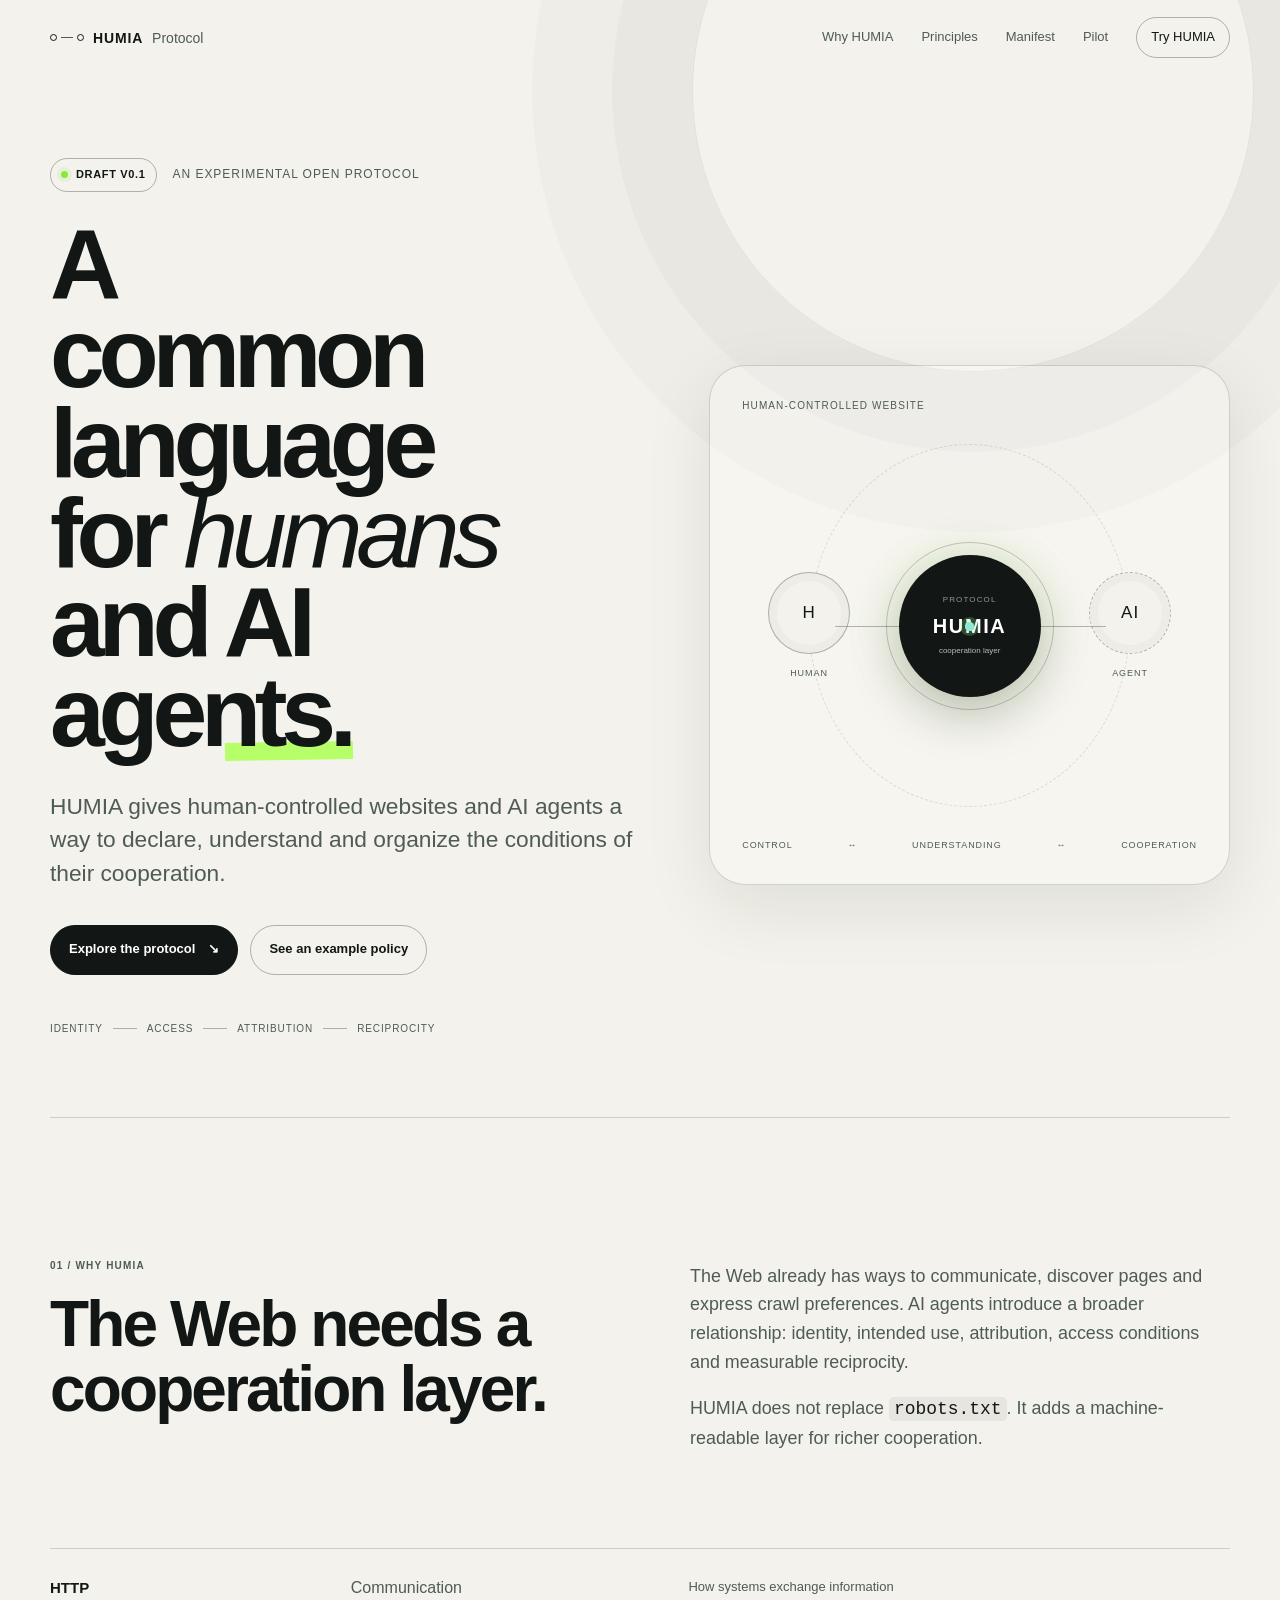
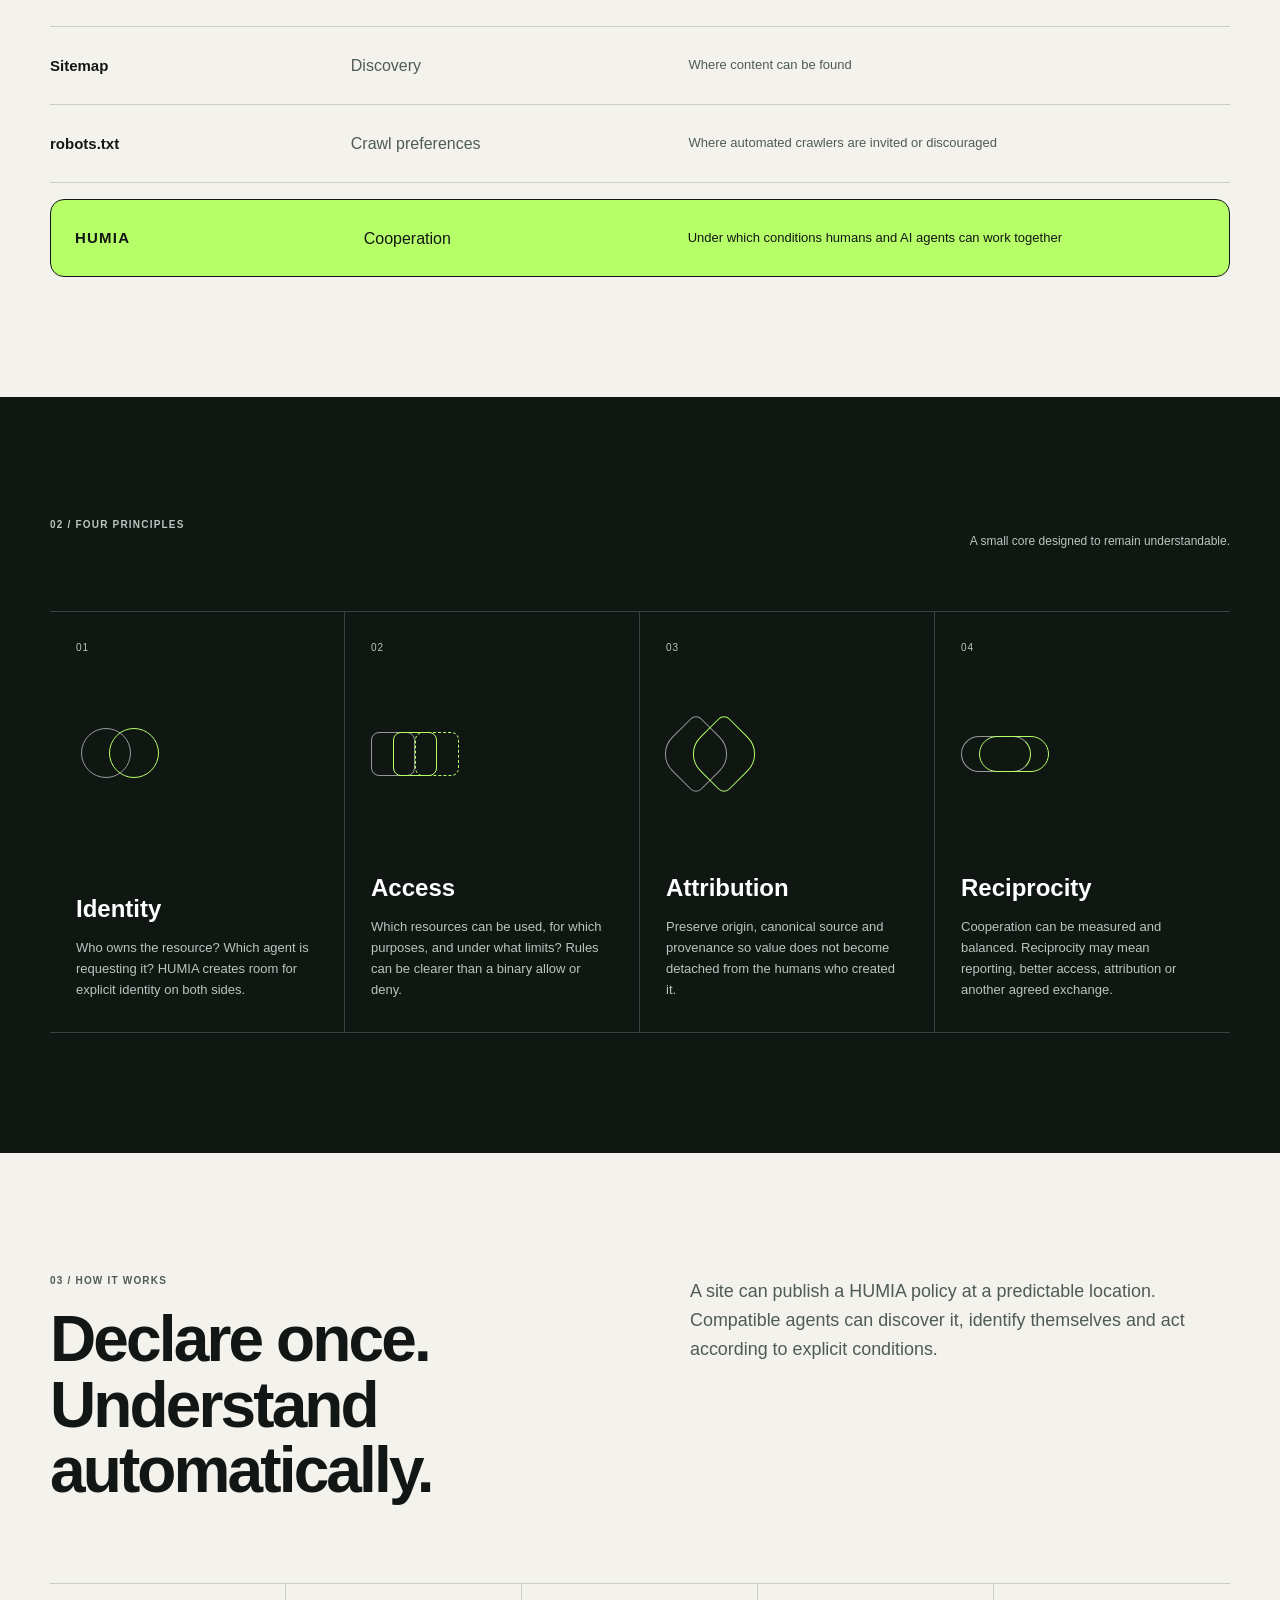
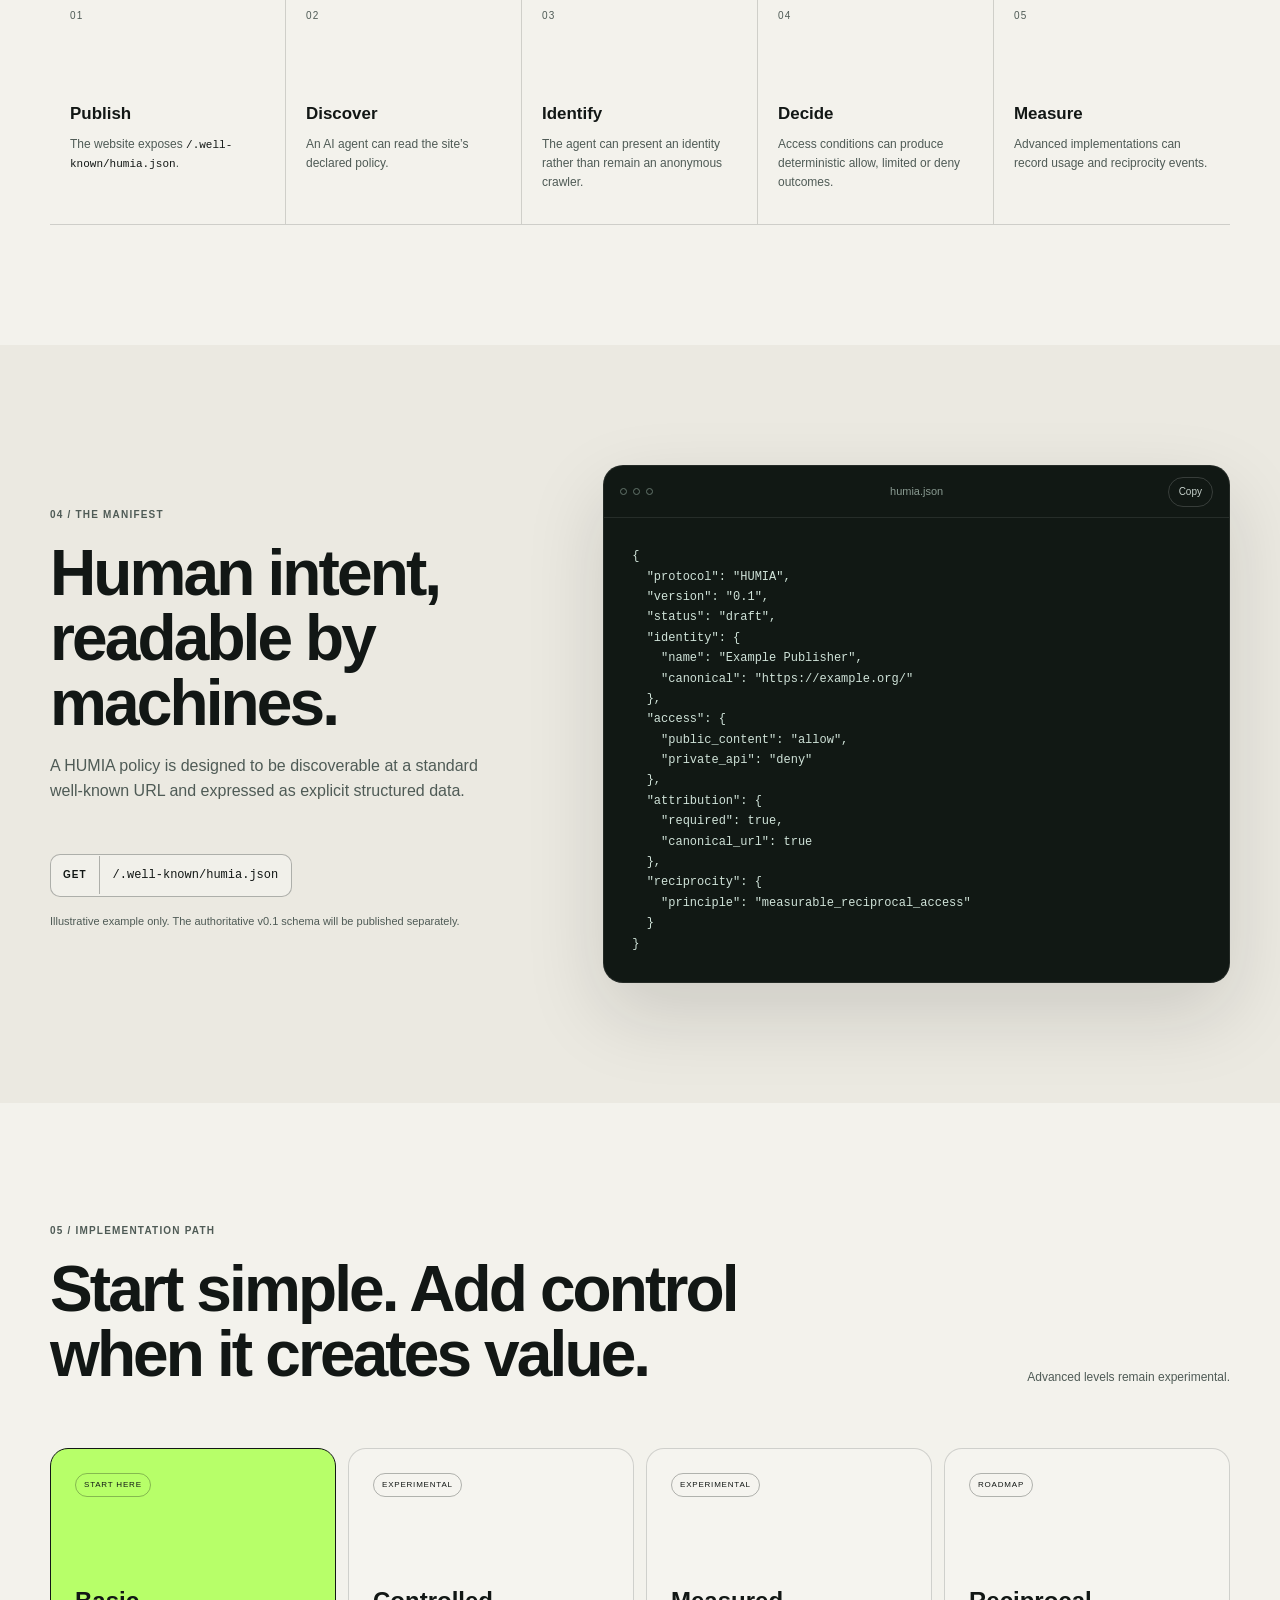
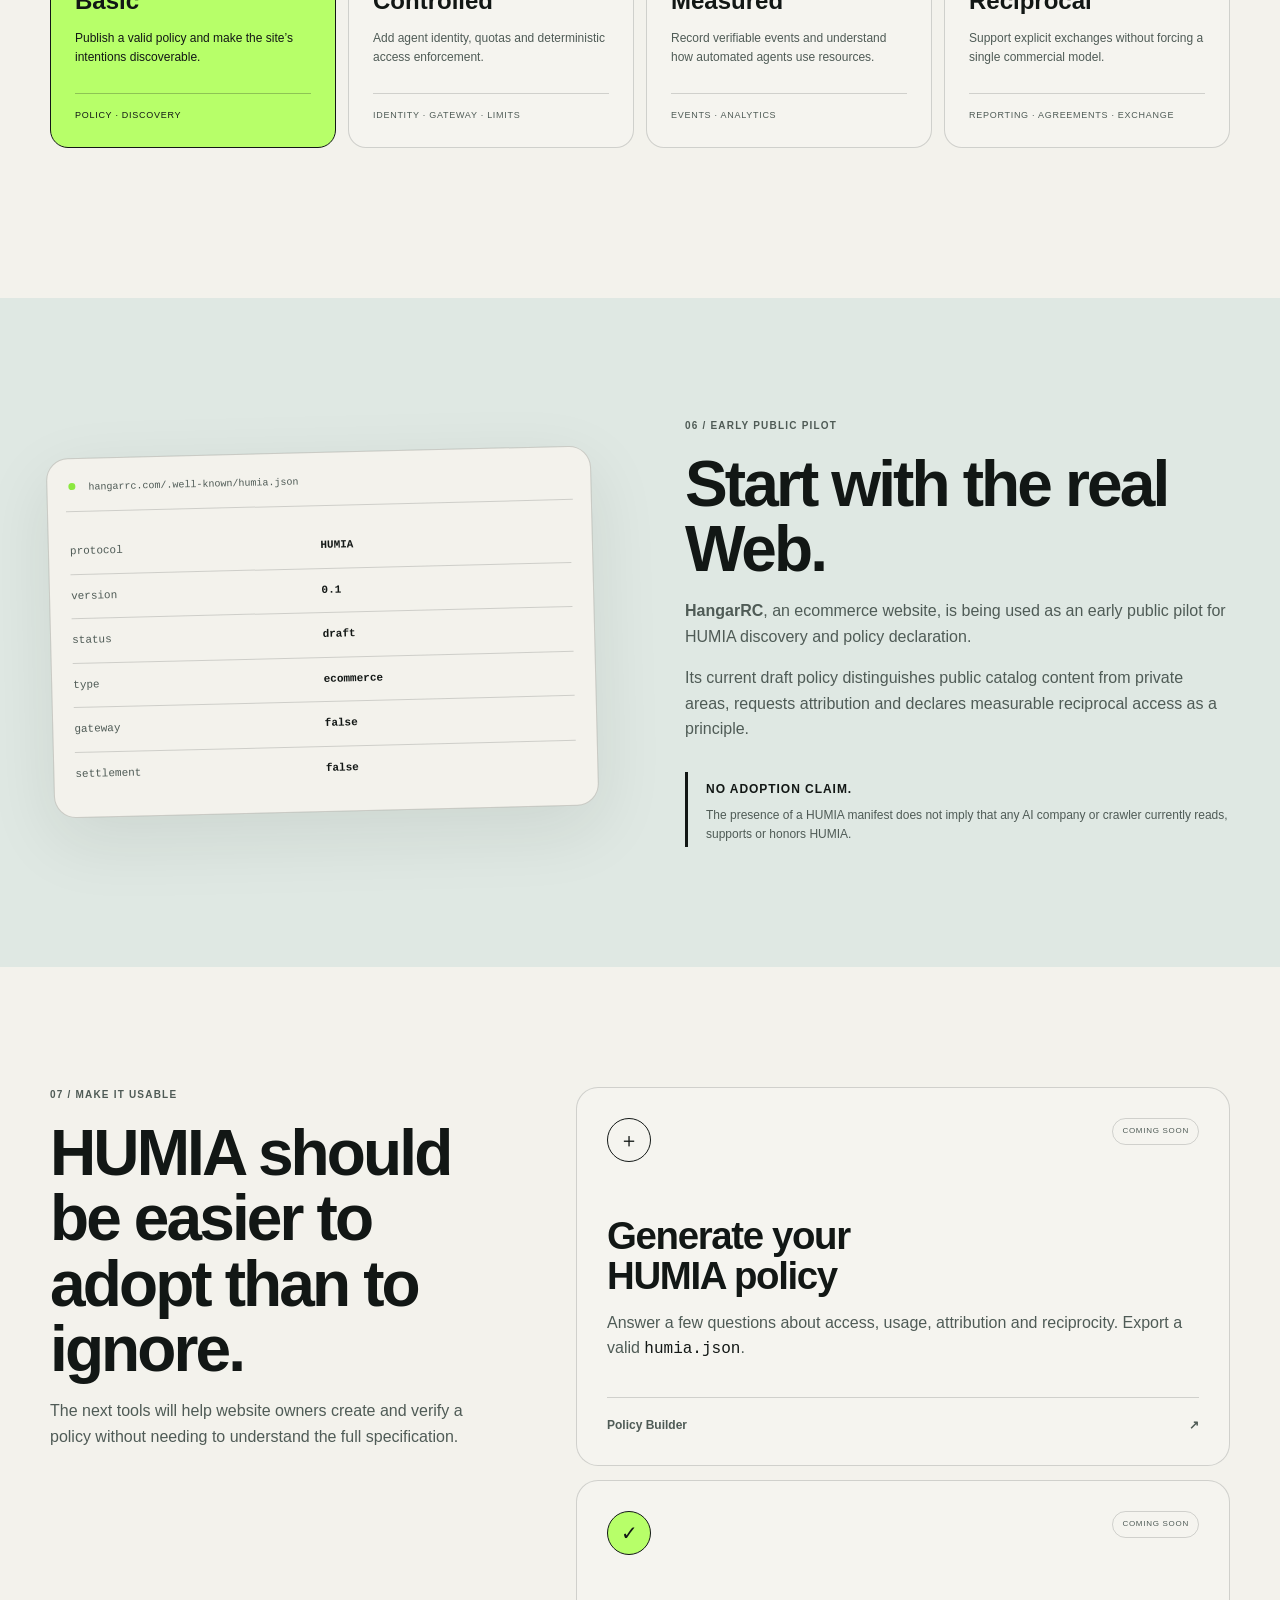
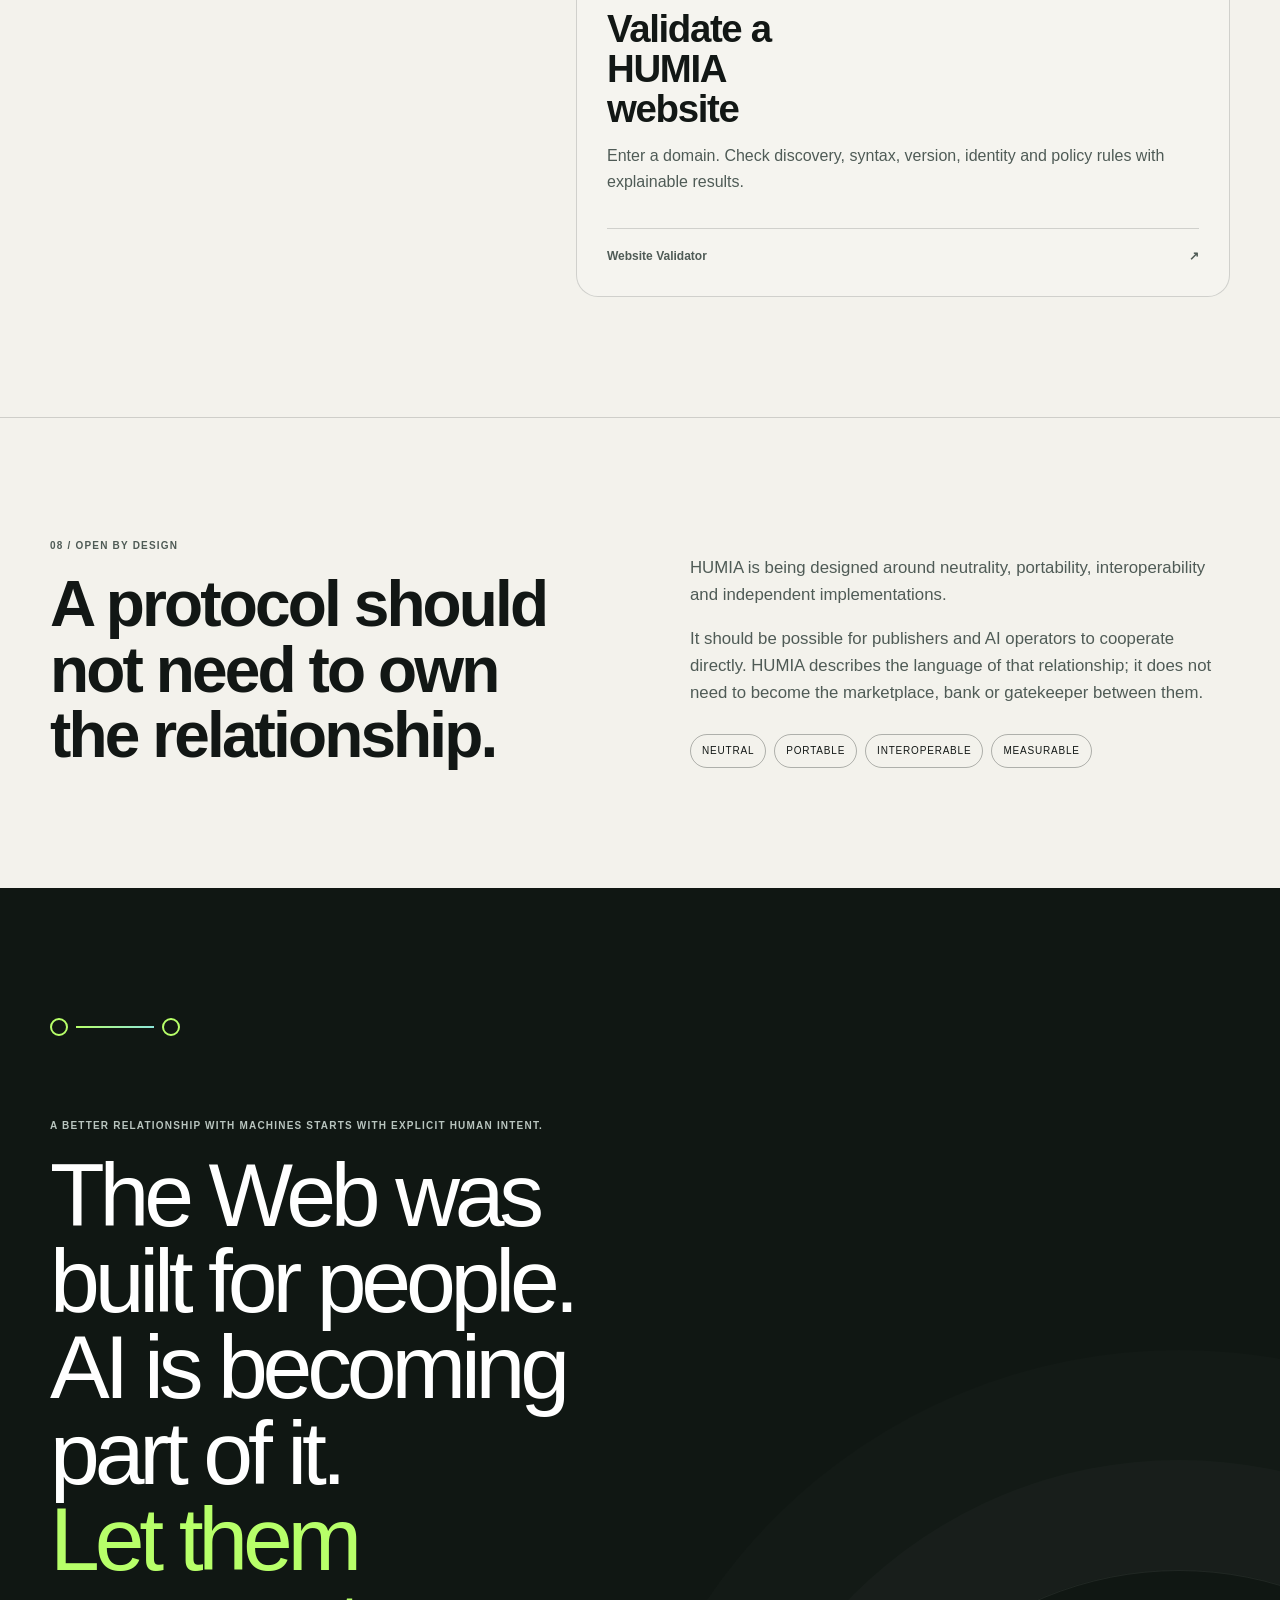
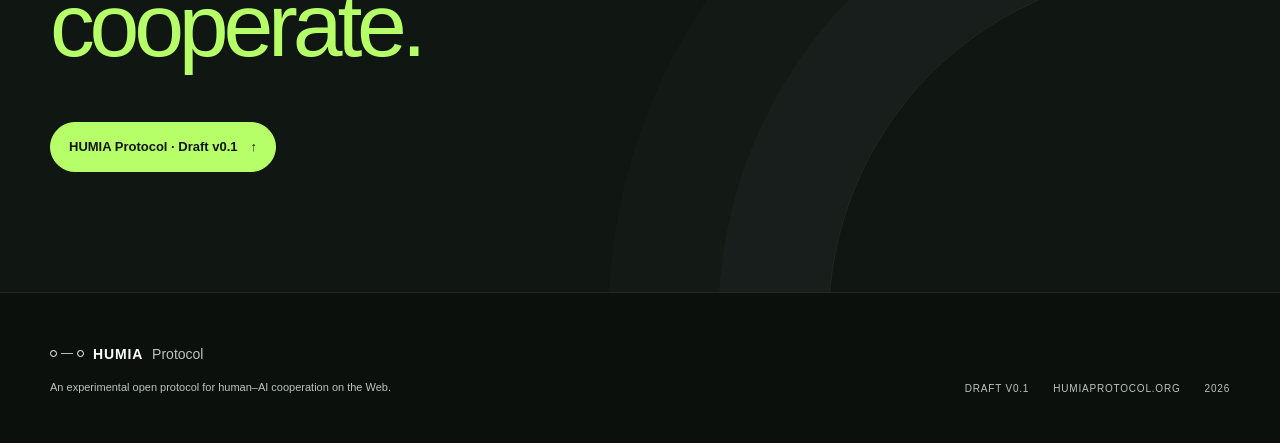
==== site/index.html @ 440676cf "feat: launch HUMIA Protocol website V0" ====
<!doctype html>
<html lang="en">
<head>
  <meta charset="utf-8">
  <meta name="viewport" content="width=device-width, initial-scale=1">
  <title>HUMIA Protocol — Human–AI Cooperation for the Web</title>
  <meta name="description" content="HUMIA is an experimental open protocol giving human-controlled websites and AI agents a common language for identity, access, attribution and reciprocity.">
  <link rel="canonical" href="https://humiaprotocol.org/">
  <meta name="theme-color" content="#f3f2ec">

  <meta property="og:type" content="website">
  <meta property="og:title" content="HUMIA Protocol — Human–AI Cooperation for the Web">
  <meta property="og:description" content="A common language for human-controlled websites and AI agents to declare, understand and organize the conditions of their cooperation.">
  <meta property="og:url" content="https://humiaprotocol.org/">
  <meta property="og:site_name" content="HUMIA Protocol">

  <link rel="icon" href="assets/favicon.svg" type="image/svg+xml">
  <link rel="stylesheet" href="css/humia.css">
  <script src="js/humia.js" defer></script>
</head>
<body>
  <a class="skip-link" href="#main">Skip to content</a>

  <header class="site-header" data-header>
    <div class="shell nav-wrap">
      <a class="brand" href="#top" aria-label="HUMIA Protocol home">
        <span class="brand-mark" aria-hidden="true">
          <span></span><i></i><span></span>
        </span>
        <span class="brand-word">HUMIA</span>
        <span class="brand-suffix">Protocol</span>
      </a>

      <button class="nav-toggle" type="button" aria-expanded="false" aria-controls="main-nav" data-nav-toggle>
        <span class="sr-only">Toggle navigation</span>
        <span></span><span></span>
      </button>

      <nav id="main-nav" class="main-nav" aria-label="Primary" data-nav>
        <a href="#why">Why HUMIA</a>
        <a href="#pillars">Principles</a>
        <a href="#manifest">Manifest</a>
        <a href="#pilot">Pilot</a>
        <a class="nav-cta" href="#build">Try HUMIA</a>
      </nav>
    </div>
  </header>

  <main id="main">
    <section class="hero" id="top">
      <div class="shell hero-grid">
        <div class="hero-copy reveal">
          <div class="eyebrow-row">
            <span class="status-pill"><span class="status-dot"></span> Draft v0.1</span>
            <span class="eyebrow">An experimental open protocol</span>
          </div>
          <h1>A common language for <span>humans</span> and <span>AI agents.</span></h1>
          <p class="hero-lede">HUMIA gives human-controlled websites and AI agents a way to declare, understand and organize the conditions of their cooperation.</p>

          <div class="hero-actions">
            <a class="button button-primary" href="#why">Explore the protocol <span aria-hidden="true">↘</span></a>
            <a class="button button-quiet" href="#manifest">See an example policy</a>
          </div>

          <div class="hero-principles" aria-label="HUMIA principles">
            <span>Identity</span><i></i><span>Access</span><i></i><span>Attribution</span><i></i><span>Reciprocity</span>
          </div>
        </div>

        <div class="symbiosis-card reveal" aria-label="Human website and AI agent connected through HUMIA">
          <div class="orbit-label orbit-label-top">Human-controlled website</div>
          <div class="symbiosis-stage">
            <div class="node node-human" aria-hidden="true">
              <div class="node-core">H</div>
              <span>Human</span>
            </div>

            <div class="bridge" aria-hidden="true">
              <div class="bridge-line"></div>
              <span class="packet packet-a"></span>
              <span class="packet packet-b"></span>
              <div class="protocol-core">
                <span class="core-kicker">Protocol</span>
                <strong>HUMIA</strong>
                <small>cooperation layer</small>
              </div>
            </div>

            <div class="node node-ai" aria-hidden="true">
              <div class="node-core">AI</div>
              <span>Agent</span>
            </div>
          </div>
          <div class="symbiosis-caption">
            <span>control</span>
            <span>↔</span>
            <span>understanding</span>
            <span>↔</span>
            <span>cooperation</span>
          </div>
        </div>
      </div>

      <div class="hero-rule" aria-hidden="true"></div>
    </section>

    <section class="section section-intro" id="why">
      <div class="shell split-heading reveal">
        <div>
          <p class="section-index">01 / Why HUMIA</p>
          <h2>The Web needs a cooperation layer.</h2>
        </div>
        <div class="section-copy">
          <p>The Web already has ways to communicate, discover pages and express crawl preferences. AI agents introduce a broader relationship: identity, intended use, attribution, access conditions and measurable reciprocity.</p>
          <p>HUMIA does not replace <code>robots.txt</code>. It adds a machine-readable layer for richer cooperation.</p>
        </div>
      </div>

      <div class="shell protocol-stack reveal" aria-label="Existing web layers and HUMIA">
        <div class="stack-row">
          <span class="stack-name">HTTP</span>
          <span class="stack-role">Communication</span>
          <span class="stack-note">How systems exchange information</span>
        </div>
        <div class="stack-row">
          <span class="stack-name">Sitemap</span>
          <span class="stack-role">Discovery</span>
          <span class="stack-note">Where content can be found</span>
        </div>
        <div class="stack-row">
          <span class="stack-name">robots.txt</span>
          <span class="stack-role">Crawl preferences</span>
          <span class="stack-note">Where automated crawlers are invited or discouraged</span>
        </div>
        <div class="stack-row stack-row-humia">
          <span class="stack-name">HUMIA</span>
          <span class="stack-role">Cooperation</span>
          <span class="stack-note">Under which conditions humans and AI agents can work together</span>
        </div>
      </div>
    </section>

    <section class="section section-dark" id="pillars">
      <div class="shell">
        <div class="section-topline reveal">
          <p class="section-index">02 / Four principles</p>
          <p class="microcopy">A small core designed to remain understandable.</p>
        </div>
        <div class="pillars-grid">
          <article class="pillar reveal">
            <span class="pillar-number">01</span>
            <div class="pillar-icon" aria-hidden="true"><span></span><span></span></div>
            <h3>Identity</h3>
            <p>Who owns the resource? Which agent is requesting it? HUMIA creates room for explicit identity on both sides.</p>
          </article>
          <article class="pillar reveal">
            <span class="pillar-number">02</span>
            <div class="pillar-icon access" aria-hidden="true"><span></span><span></span><span></span></div>
            <h3>Access</h3>
            <p>Which resources can be used, for which purposes, and under what limits? Rules can be clearer than a binary allow or deny.</p>
          </article>
          <article class="pillar reveal">
            <span class="pillar-number">03</span>
            <div class="pillar-icon attribution" aria-hidden="true"><span></span><span></span></div>
            <h3>Attribution</h3>
            <p>Preserve origin, canonical source and provenance so value does not become detached from the humans who created it.</p>
          </article>
          <article class="pillar reveal">
            <span class="pillar-number">04</span>
            <div class="pillar-icon reciprocity" aria-hidden="true"><span></span><span></span></div>
            <h3>Reciprocity</h3>
            <p>Cooperation can be measured and balanced. Reciprocity may mean reporting, better access, attribution or another agreed exchange.</p>
          </article>
        </div>
      </div>
    </section>

    <section class="section" id="how">
      <div class="shell">
        <div class="split-heading reveal">
          <div>
            <p class="section-index">03 / How it works</p>
            <h2>Declare once. Understand automatically.</h2>
          </div>
          <div class="section-copy">
            <p>A site can publish a HUMIA policy at a predictable location. Compatible agents can discover it, identify themselves and act according to explicit conditions.</p>
          </div>
        </div>

        <ol class="flow reveal">
          <li><span class="flow-index">01</span><strong>Publish</strong><p>The website exposes <code>/.well-known/humia.json</code>.</p></li>
          <li><span class="flow-index">02</span><strong>Discover</strong><p>An AI agent can read the site’s declared policy.</p></li>
          <li><span class="flow-index">03</span><strong>Identify</strong><p>The agent can present an identity rather than remain an anonymous crawler.</p></li>
          <li><span class="flow-index">04</span><strong>Decide</strong><p>Access conditions can produce deterministic allow, limited or deny outcomes.</p></li>
          <li><span class="flow-index">05</span><strong>Measure</strong><p>Advanced implementations can record usage and reciprocity events.</p></li>
        </ol>
      </div>
    </section>

    <section class="section manifest-section" id="manifest">
      <div class="shell manifest-grid">
        <div class="manifest-copy reveal">
          <p class="section-index">04 / The manifest</p>
          <h2>Human intent, readable by machines.</h2>
          <p>A HUMIA policy is designed to be discoverable at a standard well-known URL and expressed as explicit structured data.</p>
          <div class="manifest-path"><span>GET</span><code>/.well-known/humia.json</code></div>
          <p class="fine-print">Illustrative example only. The authoritative v0.1 schema will be published separately.</p>
        </div>

        <div class="code-window reveal">
          <div class="code-toolbar">
            <div class="code-dots" aria-hidden="true"><i></i><i></i><i></i></div>
            <span>humia.json</span>
            <button class="copy-button" type="button" data-copy-code aria-label="Copy example HUMIA manifest">Copy</button>
          </div>
          <pre><code data-manifest-code>{
  "protocol": "HUMIA",
  "version": "0.1",
  "status": "draft",
  "identity": {
    "name": "Example Publisher",
    "canonical": "https://example.org/"
  },
  "access": {
    "public_content": "allow",
    "private_api": "deny"
  },
  "attribution": {
    "required": true,
    "canonical_url": true
  },
  "reciprocity": {
    "principle": "measurable_reciprocal_access"
  }
}</code></pre>
        </div>
      </div>
    </section>

    <section class="section maturity-section" id="levels">
      <div class="shell">
        <div class="section-topline reveal">
          <div>
            <p class="section-index">05 / Implementation path</p>
            <h2>Start simple. Add control when it creates value.</h2>
          </div>
          <p class="microcopy">Advanced levels remain experimental.</p>
        </div>

        <div class="maturity-grid">
          <article class="maturity-card is-current reveal">
            <span class="maturity-tag">Start here</span>
            <h3>Basic</h3>
            <p>Publish a valid policy and make the site’s intentions discoverable.</p>
            <span class="maturity-feature">Policy · Discovery</span>
          </article>
          <article class="maturity-card reveal">
            <span class="maturity-tag">Experimental</span>
            <h3>Controlled</h3>
            <p>Add agent identity, quotas and deterministic access enforcement.</p>
            <span class="maturity-feature">Identity · Gateway · Limits</span>
          </article>
          <article class="maturity-card reveal">
            <span class="maturity-tag">Experimental</span>
            <h3>Measured</h3>
            <p>Record verifiable events and understand how automated agents use resources.</p>
            <span class="maturity-feature">Events · Analytics</span>
          </article>
          <article class="maturity-card reveal">
            <span class="maturity-tag">Roadmap</span>
            <h3>Reciprocal</h3>
            <p>Support explicit exchanges without forcing a single commercial model.</p>
            <span class="maturity-feature">Reporting · Agreements · Exchange</span>
          </article>
        </div>
      </div>
    </section>

    <section class="section pilot-section" id="pilot">
      <div class="shell pilot-grid">
        <div class="pilot-visual reveal" aria-hidden="true">
          <div class="pilot-window">
            <div class="pilot-url"><span></span> hangarrc.com/.well-known/humia.json</div>
            <div class="pilot-data">
              <span><i>protocol</i><b>HUMIA</b></span>
              <span><i>version</i><b>0.1</b></span>
              <span><i>status</i><b>draft</b></span>
              <span><i>type</i><b>ecommerce</b></span>
              <span><i>gateway</i><b>false</b></span>
              <span><i>settlement</i><b>false</b></span>
            </div>
          </div>
        </div>
        <div class="pilot-copy reveal">
          <p class="section-index">06 / Early public pilot</p>
          <h2>Start with the real Web.</h2>
          <p><strong>HangarRC</strong>, an ecommerce website, is being used as an early public pilot for HUMIA discovery and policy declaration.</p>
          <p>Its current draft policy distinguishes public catalog content from private areas, requests attribution and declares measurable reciprocal access as a principle.</p>
          <div class="truth-box">
            <strong>No adoption claim.</strong>
            <p>The presence of a HUMIA manifest does not imply that any AI company or crawler currently reads, supports or honors HUMIA.</p>
          </div>
        </div>
      </div>
    </section>

    <section class="section build-section" id="build">
      <div class="shell build-shell">
        <div class="build-heading reveal">
          <p class="section-index">07 / Make it usable</p>
          <h2>HUMIA should be easier to adopt than to ignore.</h2>
          <p>The next tools will help website owners create and verify a policy without needing to understand the full specification.</p>
        </div>

        <div class="tool-grid">
          <article class="tool-card reveal">
            <div class="tool-icon" aria-hidden="true">＋</div>
            <span class="tool-state">Coming soon</span>
            <h3>Generate your HUMIA policy</h3>
            <p>Answer a few questions about access, usage, attribution and reciprocity. Export a valid <code>humia.json</code>.</p>
            <span class="tool-link" aria-disabled="true">Policy Builder <span>↗</span></span>
          </article>
          <article class="tool-card reveal">
            <div class="tool-icon tool-icon-check" aria-hidden="true">✓</div>
            <span class="tool-state">Coming soon</span>
            <h3>Validate a HUMIA website</h3>
            <p>Enter a domain. Check discovery, syntax, version, identity and policy rules with explainable results.</p>
            <span class="tool-link" aria-disabled="true">Website Validator <span>↗</span></span>
          </article>
        </div>
      </div>
    </section>

    <section class="section open-section" id="open">
      <div class="shell open-grid reveal">
        <div>
          <p class="section-index">08 / Open by design</p>
          <h2>A protocol should not need to own the relationship.</h2>
        </div>
        <div class="open-copy">
          <p>HUMIA is being designed around neutrality, portability, interoperability and independent implementations.</p>
          <p>It should be possible for publishers and AI operators to cooperate directly. HUMIA describes the language of that relationship; it does not need to become the marketplace, bank or gatekeeper between them.</p>
          <div class="values-row">
            <span>Neutral</span><span>Portable</span><span>Interoperable</span><span>Measurable</span>
          </div>
        </div>
      </div>
    </section>

    <section class="closing" aria-labelledby="closing-title">
      <div class="shell closing-inner reveal">
        <div class="closing-mark" aria-hidden="true"><span></span><i></i><span></span></div>
        <p class="section-index">A better relationship with machines starts with explicit human intent.</p>
        <h2 id="closing-title">The Web was built for people.<br>AI is becoming part of it.<br><span>Let them cooperate.</span></h2>
        <a class="button button-primary button-light" href="#top">HUMIA Protocol · Draft v0.1 <span aria-hidden="true">↑</span></a>
      </div>
    </section>
  </main>

  <footer class="site-footer">
    <div class="shell footer-grid">
      <div>
        <a class="brand footer-brand" href="#top">
          <span class="brand-mark" aria-hidden="true"><span></span><i></i><span></span></span>
          <span class="brand-word">HUMIA</span>
          <span class="brand-suffix">Protocol</span>
        </a>
        <p>An experimental open protocol for human–AI cooperation on the Web.</p>
      </div>
      <div class="footer-meta">
        <span>Draft v0.1</span>
        <span>humiaprotocol.org</span>
        <span>2026</span>
      </div>
    </div>
  </footer>
</body>
</html>
---- site/css/humia.css ----
:root {
  --paper: #f3f2ec;
  --paper-2: #ebe9e1;
  --ink: #121715;
  --ink-soft: #4f5b56;
  --line: rgba(18, 23, 21, 0.16);
  --line-strong: rgba(18, 23, 21, 0.3);
  --night: #101713;
  --night-2: #17201b;
  --night-soft: #b9c5bf;
  --acid: #b7ff69;
  --acid-strong: #8be83f;
  --aqua: #8ee7db;
  --white: #ffffff;
  --radius: 24px;
  --radius-sm: 14px;
  --shell: 1180px;
  --header-h: 76px;
  --shadow: 0 22px 70px rgba(20, 30, 25, 0.09);
}

* { box-sizing: border-box; }
html { scroll-behavior: smooth; }
body {
  margin: 0;
  background: var(--paper);
  color: var(--ink);
  font-family: Inter, ui-sans-serif, -apple-system, BlinkMacSystemFont, "Segoe UI", sans-serif;
  font-size: 16px;
  line-height: 1.6;
  -webkit-font-smoothing: antialiased;
  text-rendering: optimizeLegibility;
}

::selection { background: var(--acid); color: var(--ink); }
a { color: inherit; }
button, input, textarea, select { font: inherit; }
img, svg { max-width: 100%; }
code, pre { font-family: "SFMono-Regular", Consolas, "Liberation Mono", monospace; }

.shell { width: min(calc(100% - 40px), var(--shell)); margin-inline: auto; }
.sr-only { position: absolute; width: 1px; height: 1px; padding: 0; margin: -1px; overflow: hidden; clip: rect(0,0,0,0); white-space: nowrap; border: 0; }
.skip-link { position: fixed; top: 8px; left: 8px; z-index: 9999; padding: 10px 14px; background: var(--ink); color: white; transform: translateY(-150%); border-radius: 8px; }
.skip-link:focus { transform: translateY(0); }

.site-header {
  position: fixed;
  z-index: 100;
  inset: 0 0 auto;
  height: var(--header-h);
  transition: background .25s ease, border-color .25s ease, backdrop-filter .25s ease;
  border-bottom: 1px solid transparent;
}
.site-header.is-scrolled { background: rgba(243, 242, 236, .88); border-color: var(--line); backdrop-filter: blur(18px); }
.nav-wrap { height: 100%; display: flex; align-items: center; justify-content: space-between; gap: 32px; }
.brand { display: inline-flex; align-items: center; gap: 9px; text-decoration: none; font-size: 14px; line-height: 1; }
.brand-mark { width: 34px; display: grid; grid-template-columns: 7px 1fr 7px; align-items: center; gap: 4px; }
.brand-mark span { width: 7px; height: 7px; border: 1.7px solid currentColor; border-radius: 50%; }
.brand-mark i { display: block; height: 1px; background: currentColor; opacity: .7; }
.brand-word { font-weight: 800; letter-spacing: .06em; }
.brand-suffix { color: var(--ink-soft); }
.main-nav { display: flex; align-items: center; gap: 28px; font-size: 13px; }
.main-nav a { text-decoration: none; color: var(--ink-soft); transition: color .2s ease; }
.main-nav a:hover, .main-nav a:focus-visible { color: var(--ink); }
.main-nav .nav-cta { color: var(--ink); border: 1px solid var(--line-strong); border-radius: 999px; padding: 9px 14px; }
.nav-toggle { display: none; border: 0; background: transparent; padding: 8px; }
.nav-toggle span:not(.sr-only) { display: block; width: 22px; height: 1px; background: var(--ink); margin: 5px 0; }

.hero { min-height: 100svh; padding-top: calc(var(--header-h) + 82px); position: relative; overflow: hidden; }
.hero::before {
  content: "";
  position: absolute;
  width: 560px;
  height: 560px;
  top: -190px;
  right: 2vw;
  border: 1px solid rgba(18, 23, 21, .08);
  border-radius: 50%;
  box-shadow: 0 0 0 80px rgba(18,23,21,.025), 0 0 0 160px rgba(18,23,21,.018);
  pointer-events: none;
}
.hero-grid { display: grid; grid-template-columns: 1.06fr .94fr; gap: 72px; align-items: center; min-height: calc(100svh - var(--header-h) - 142px); }
.hero-copy { padding-bottom: 56px; }
.eyebrow-row { display: flex; align-items: center; gap: 16px; margin-bottom: 28px; flex-wrap: wrap; }
.status-pill { display: inline-flex; align-items: center; gap: 8px; border: 1px solid var(--line-strong); border-radius: 999px; padding: 7px 10px; font-size: 11px; font-weight: 700; letter-spacing: .06em; text-transform: uppercase; }
.status-dot { width: 7px; height: 7px; background: var(--acid-strong); border-radius: 50%; box-shadow: 0 0 0 4px rgba(139,232,63,.14); }
.eyebrow { color: var(--ink-soft); font-size: 12px; letter-spacing: .08em; text-transform: uppercase; }
.hero h1 { font-size: clamp(3.4rem, 7.7vw, 7.25rem); line-height: .91; letter-spacing: -.064em; margin: 0 0 32px; max-width: 8.3ch; font-weight: 700; }
.hero h1 span:first-child { font-weight: 400; font-style: italic; }
.hero h1 span:last-child { position: relative; z-index: 1; }
.hero h1 span:last-child::after { content: ""; position: absolute; left: 1%; right: -2%; bottom: .07em; height: .18em; background: var(--acid); z-index: -1; transform: rotate(-1deg); }
.hero-lede { max-width: 650px; font-size: clamp(1.12rem, 2vw, 1.42rem); line-height: 1.48; color: var(--ink-soft); margin: 0; }
.hero-actions { display: flex; gap: 12px; margin-top: 34px; flex-wrap: wrap; }
.button { display: inline-flex; align-items: center; justify-content: center; gap: 13px; min-height: 50px; padding: 0 18px; border-radius: 999px; text-decoration: none; font-weight: 650; font-size: 13px; transition: transform .2s ease, background .2s ease, border-color .2s ease; }
.button:hover { transform: translateY(-2px); }
.button-primary { background: var(--ink); color: var(--white); border: 1px solid var(--ink); }
.button-primary:hover { background: #253029; }
.button-quiet { border: 1px solid var(--line-strong); color: var(--ink); }
.button-quiet:hover { border-color: var(--ink); }
.hero-principles { display: flex; align-items: center; gap: 10px; margin-top: 46px; color: var(--ink-soft); text-transform: uppercase; letter-spacing: .09em; font-size: 10px; flex-wrap: wrap; }
.hero-principles i { width: 24px; height: 1px; background: var(--line-strong); }

.symbiosis-card { border-radius: 36px; border: 1px solid var(--line); min-height: 520px; padding: 32px; background: rgba(255,255,255,.24); box-shadow: var(--shadow); display: flex; flex-direction: column; justify-content: space-between; position: relative; overflow: hidden; }
.symbiosis-card::before { content: ""; position: absolute; inset: 15% 19%; border: 1px dashed rgba(18,23,21,.13); border-radius: 50%; }
.symbiosis-card::after { content: ""; position: absolute; inset: 30% 31%; background: radial-gradient(circle, rgba(183,255,105,.42), transparent 66%); filter: blur(18px); }
.orbit-label { font-size: 10px; letter-spacing: .11em; text-transform: uppercase; color: var(--ink-soft); position: relative; z-index: 2; }
.symbiosis-stage { display: grid; grid-template-columns: 1fr 1.4fr 1fr; align-items: center; position: relative; z-index: 2; }
.node { display: flex; flex-direction: column; align-items: center; gap: 12px; text-transform: uppercase; letter-spacing: .11em; font-size: 9px; color: var(--ink-soft); }
.node-core { width: 82px; aspect-ratio: 1; border-radius: 50%; border: 1px solid var(--line-strong); display: grid; place-items: center; font-size: 17px; color: var(--ink); background: var(--paper); box-shadow: inset 0 0 0 8px rgba(18,23,21,.025); }
.node-ai .node-core { border-style: dashed; }
.bridge { min-height: 250px; position: relative; display: flex; justify-content: center; align-items: center; }
.bridge-line { position: absolute; height: 1px; width: 145%; background: var(--line-strong); left: -22%; }
.protocol-core { width: 142px; aspect-ratio: 1; display: flex; flex-direction: column; align-items: center; justify-content: center; border-radius: 50%; background: var(--ink); color: white; position: relative; z-index: 2; box-shadow: 0 16px 50px rgba(18,23,21,.25); }
.protocol-core::before { content: ""; position: absolute; inset: -13px; border: 1px solid rgba(18,23,21,.22); border-radius: 50%; }
.core-kicker { font-size: 8px; text-transform: uppercase; letter-spacing: .14em; opacity: .55; }
.protocol-core strong { font-size: 20px; letter-spacing: .08em; margin: 3px 0; }
.protocol-core small { font-size: 8px; opacity: .7; }
.packet { width: 9px; height: 9px; background: var(--acid-strong); border-radius: 50%; position: absolute; top: calc(50% - 4px); z-index: 3; box-shadow: 0 0 0 5px rgba(139,232,63,.13); }
.packet-a { animation: packetA 4.5s ease-in-out infinite; }
.packet-b { background: var(--aqua); box-shadow: 0 0 0 5px rgba(142,231,219,.13); animation: packetB 4.5s ease-in-out infinite; }
.symbiosis-caption { display: flex; justify-content: space-between; color: var(--ink-soft); font-size: 9px; text-transform: uppercase; letter-spacing: .1em; position: relative; z-index: 2; }
.hero-rule { height: 1px; width: min(calc(100% - 40px), var(--shell)); margin: 24px auto 0; background: var(--line); }
@keyframes packetA { 0%,100% { transform: translateX(-74px); opacity: .3; } 50% { transform: translateX(74px); opacity: 1; } }
@keyframes packetB { 0%,100% { transform: translateX(74px); opacity: .3; } 50% { transform: translateX(-74px); opacity: 1; } }

.section { padding: 120px 0; }
.section-intro { padding-top: 140px; }
.section-index { margin: 0 0 18px; color: var(--ink-soft); text-transform: uppercase; letter-spacing: .12em; font-size: 10px; font-weight: 650; }
.split-heading { display: grid; grid-template-columns: 1fr 1fr; gap: 100px; align-items: start; }
.split-heading h2, .section-topline h2, .manifest-copy h2, .pilot-copy h2, .build-heading h2, .open-grid h2 { font-size: clamp(2.4rem, 5vw, 4.5rem); line-height: 1.02; letter-spacing: -.045em; margin: 0; font-weight: 600; }
.section-copy { color: var(--ink-soft); font-size: 1.12rem; max-width: 560px; }
.section-copy p:first-child { margin-top: 4px; }
.section-copy code { color: var(--ink); background: rgba(18,23,21,.06); border-radius: 5px; padding: 2px 5px; }
.protocol-stack { margin-top: 78px; border-top: 1px solid var(--line); }
.stack-row { display: grid; grid-template-columns: 1.1fr 1.25fr 2.2fr; align-items: center; gap: 30px; min-height: 78px; border-bottom: 1px solid var(--line); }
.stack-name { font-weight: 700; font-size: 15px; }
.stack-role { color: var(--ink-soft); }
.stack-note { color: var(--ink-soft); font-size: 13px; }
.stack-row-humia { margin-top: 16px; border: 1px solid var(--ink); padding-inline: 24px; background: var(--acid); border-radius: var(--radius-sm); }
.stack-row-humia .stack-name { letter-spacing: .08em; }
.stack-row-humia .stack-role, .stack-row-humia .stack-note { color: var(--ink); }

.section-dark { background: var(--night); color: white; }
.section-dark .section-index, .section-dark .microcopy { color: var(--night-soft); }
.section-topline { display: flex; justify-content: space-between; align-items: end; gap: 40px; margin-bottom: 60px; }
.section-topline > div { max-width: 750px; }
.microcopy { color: var(--ink-soft); max-width: 280px; font-size: 12px; margin: 0; }
.pillars-grid { display: grid; grid-template-columns: repeat(4, 1fr); border-top: 1px solid rgba(255,255,255,.18); border-bottom: 1px solid rgba(255,255,255,.18); }
.pillar { min-height: 420px; padding: 28px 26px 32px; border-right: 1px solid rgba(255,255,255,.18); display: flex; flex-direction: column; }
.pillar:last-child { border-right: 0; }
.pillar-number { color: var(--night-soft); font-size: 10px; letter-spacing: .1em; }
.pillar h3 { font-size: 1.5rem; margin: auto 0 10px; }
.pillar p { color: var(--night-soft); font-size: 13px; margin: 0; }
.pillar-icon { width: 88px; height: 88px; margin-top: 54px; position: relative; }
.pillar-icon span { position: absolute; border: 1px solid rgba(255,255,255,.56); border-radius: 50%; width: 50px; height: 50px; top: 18px; }
.pillar-icon span:first-child { left: 5px; }
.pillar-icon span:last-child { right: 5px; border-color: var(--acid); }
.pillar-icon.access span { width: 44px; height: 44px; top: 22px; border-radius: 8px; }
.pillar-icon.access span:nth-child(1) { left: 0; }
.pillar-icon.access span:nth-child(2) { left: 22px; border-color: var(--acid); }
.pillar-icon.access span:nth-child(3) { left: 44px; border-style: dashed; }
.pillar-icon.attribution span { width: 58px; height: 58px; top: 15px; border-radius: 8px 24px 8px 24px; transform: rotate(45deg); }
.pillar-icon.attribution span:first-child { left: 1px; }
.pillar-icon.attribution span:last-child { right: 1px; border-color: var(--acid); }
.pillar-icon.reciprocity span { width: 70px; height: 36px; top: 26px; border-radius: 999px; }
.pillar-icon.reciprocity span:first-child { left: 0; border-right-color: var(--acid); }
.pillar-icon.reciprocity span:last-child { right: 0; border-left-color: var(--acid); }

.flow { list-style: none; padding: 0; margin: 80px 0 0; display: grid; grid-template-columns: repeat(5, 1fr); border-top: 1px solid var(--line); border-bottom: 1px solid var(--line); }
.flow li { min-height: 240px; padding: 24px 20px; border-right: 1px solid var(--line); position: relative; }
.flow li:last-child { border-right: 0; }
.flow-index { display: block; color: var(--ink-soft); font-size: 10px; letter-spacing: .11em; margin-bottom: 76px; }
.flow strong { font-size: 1.06rem; }
.flow p { margin: 8px 0 0; color: var(--ink-soft); font-size: 12px; line-height: 1.55; }
.flow code { color: var(--ink); font-size: 11px; }

.manifest-section { background: var(--paper-2); }
.manifest-grid { display: grid; grid-template-columns: .85fr 1.15fr; gap: 90px; align-items: center; }
.manifest-copy p:not(.section-index) { color: var(--ink-soft); max-width: 480px; }
.manifest-path { margin-top: 34px; border: 1px solid var(--line-strong); border-radius: 10px; display: inline-flex; align-items: center; overflow: hidden; background: rgba(255,255,255,.32); }
.manifest-path span { padding: 11px 12px; border-right: 1px solid var(--line-strong); font-size: 10px; font-weight: 800; letter-spacing: .1em; }
.manifest-path code { padding: 11px 13px; font-size: 12px; }
.fine-print { font-size: 11px; margin-top: 16px; }
.code-window { border-radius: 20px; overflow: hidden; background: #111814; color: #dce7e1; box-shadow: 0 30px 80px rgba(18,23,21,.14); border: 1px solid rgba(255,255,255,.08); }
.code-toolbar { height: 52px; display: grid; grid-template-columns: 1fr auto 1fr; align-items: center; padding: 0 16px; border-bottom: 1px solid rgba(255,255,255,.09); color: #899a91; font-size: 11px; }
.code-dots { display: flex; gap: 6px; }
.code-dots i { width: 7px; height: 7px; border: 1px solid #63746b; border-radius: 50%; }
.copy-button { justify-self: end; border: 1px solid rgba(255,255,255,.16); background: transparent; color: #c6d1cb; border-radius: 999px; padding: 6px 10px; font-size: 10px; cursor: pointer; }
.copy-button:hover { border-color: var(--acid); color: var(--acid); }
.code-window pre { margin: 0; padding: 28px; overflow-x: auto; font-size: 12px; line-height: 1.7; tab-size: 2; }
.code-window code { color: #cfe2d8; }

.maturity-section { padding-bottom: 150px; }
.maturity-grid { display: grid; grid-template-columns: repeat(4, 1fr); gap: 12px; }
.maturity-card { border: 1px solid var(--line); border-radius: 18px; padding: 24px; min-height: 300px; display: flex; flex-direction: column; background: rgba(255,255,255,.17); }
.maturity-card.is-current { background: var(--acid); border-color: var(--ink); }
.maturity-tag { display: inline-flex; align-self: flex-start; border: 1px solid var(--line-strong); border-radius: 999px; padding: 5px 8px; text-transform: uppercase; letter-spacing: .1em; font-size: 8px; }
.maturity-card h3 { margin: auto 0 8px; font-size: 1.5rem; }
.maturity-card p { margin: 0 0 26px; color: var(--ink-soft); font-size: 12px; }
.maturity-card.is-current p { color: var(--ink); }
.maturity-feature { border-top: 1px solid var(--line); padding-top: 14px; text-transform: uppercase; letter-spacing: .08em; font-size: 9px; color: var(--ink-soft); }
.maturity-card.is-current .maturity-feature { color: var(--ink); border-color: rgba(18,23,21,.25); }

.pilot-section { background: #dfe8e3; }
.pilot-grid { display: grid; grid-template-columns: 1fr 1fr; gap: 90px; align-items: center; }
.pilot-window { background: var(--paper); border: 1px solid rgba(18,23,21,.18); border-radius: 22px; padding: 18px; box-shadow: var(--shadow); transform: rotate(-1.4deg); }
.pilot-url { font-family: monospace; font-size: 10px; color: var(--ink-soft); border-bottom: 1px solid var(--line); padding: 3px 3px 15px; }
.pilot-url span { display: inline-block; width: 7px; height: 7px; background: var(--acid-strong); border-radius: 50%; margin-right: 7px; }
.pilot-data { padding: 18px 3px 2px; }
.pilot-data span { display: grid; grid-template-columns: 1fr 1fr; border-bottom: 1px solid var(--line); padding: 13px 0; font-family: monospace; font-size: 11px; }
.pilot-data span:last-child { border-bottom: 0; }
.pilot-data i { font-style: normal; color: var(--ink-soft); }
.pilot-data b { font-weight: 600; }
.pilot-copy > p:not(.section-index) { color: var(--ink-soft); max-width: 560px; }
.truth-box { margin-top: 30px; border-left: 3px solid var(--ink); padding: 3px 0 3px 18px; }
.truth-box strong { font-size: 12px; text-transform: uppercase; letter-spacing: .08em; }
.truth-box p { margin: 5px 0 0; font-size: 12px; color: var(--ink-soft); }

.build-section { background: var(--paper); }
.build-shell { display: grid; grid-template-columns: .8fr 1.2fr; gap: 90px; align-items: start; }
.build-heading { position: sticky; top: calc(var(--header-h) + 40px); }
.build-heading > p:not(.section-index) { color: var(--ink-soft); }
.tool-grid { display: grid; gap: 14px; }
.tool-card { border: 1px solid var(--line); border-radius: 22px; padding: 30px; min-height: 320px; display: grid; grid-template-columns: 1fr auto; grid-template-areas: "icon state" "title title" "copy copy" "link link"; background: rgba(255,255,255,.2); }
.tool-icon { grid-area: icon; width: 44px; height: 44px; border-radius: 50%; border: 1px solid var(--ink); display: grid; place-items: center; font-size: 20px; }
.tool-icon-check { background: var(--acid); }
.tool-state { grid-area: state; align-self: start; border: 1px solid var(--line); border-radius: 999px; padding: 6px 9px; text-transform: uppercase; letter-spacing: .09em; font-size: 8px; color: var(--ink-soft); }
.tool-card h3 { grid-area: title; font-size: clamp(1.8rem, 3vw, 2.7rem); letter-spacing: -.035em; line-height: 1.04; margin: 54px 0 14px; max-width: 12ch; }
.tool-card p { grid-area: copy; color: var(--ink-soft); max-width: 600px; margin: 0; }
.tool-card p code { color: var(--ink); }
.tool-link { grid-area: link; margin-top: 34px; border-top: 1px solid var(--line); padding-top: 18px; display: flex; justify-content: space-between; font-size: 12px; font-weight: 700; color: var(--ink-soft); }

.open-section { border-top: 1px solid var(--line); }
.open-grid { display: grid; grid-template-columns: 1fr 1fr; gap: 100px; }
.open-copy { font-size: 1.05rem; color: var(--ink-soft); }
.values-row { display: flex; gap: 8px; flex-wrap: wrap; margin-top: 28px; }
.values-row span { border: 1px solid var(--line-strong); border-radius: 999px; padding: 8px 11px; font-size: 10px; text-transform: uppercase; letter-spacing: .08em; color: var(--ink); }

.closing { background: var(--night); color: white; padding: 130px 0 120px; position: relative; overflow: hidden; }
.closing::before { content: ""; position: absolute; width: 700px; height: 700px; border: 1px solid rgba(255,255,255,.07); border-radius: 50%; right: -250px; bottom: -380px; box-shadow: 0 0 0 110px rgba(255,255,255,.018), 0 0 0 220px rgba(255,255,255,.012); }
.closing-inner { position: relative; z-index: 1; }
.closing .section-index { color: var(--night-soft); }
.closing-mark { width: 130px; display: grid; grid-template-columns: 18px 1fr 18px; align-items: center; gap: 8px; margin-bottom: 82px; }
.closing-mark span { width: 18px; height: 18px; border: 2px solid var(--acid); border-radius: 50%; }
.closing-mark i { height: 2px; background: linear-gradient(90deg, var(--acid), var(--aqua)); }
.closing h2 { font-size: clamp(3.1rem, 7vw, 7rem); line-height: .96; letter-spacing: -.058em; font-weight: 520; margin: 0 0 54px; max-width: 12ch; }
.closing h2 span { color: var(--acid); }
.button-light { background: var(--acid); border-color: var(--acid); color: var(--ink); }
.button-light:hover { background: var(--white); border-color: var(--white); }

.site-footer { background: #0b100d; color: white; padding: 46px 0; border-top: 1px solid rgba(255,255,255,.1); }
.footer-grid { display: flex; justify-content: space-between; gap: 40px; }
.footer-brand { color: white; }
.footer-brand .brand-suffix { color: var(--night-soft); }
.site-footer p { color: var(--night-soft); font-size: 11px; max-width: 360px; margin: 14px 0 0; }
.footer-meta { display: flex; gap: 24px; align-items: flex-end; color: var(--night-soft); font-size: 10px; text-transform: uppercase; letter-spacing: .08em; flex-wrap: wrap; }

.reveal { opacity: 0; transform: translateY(18px); transition: opacity .7s ease, transform .7s ease; }
.reveal.is-visible { opacity: 1; transform: translateY(0); }

@media (max-width: 980px) {
  .hero { min-height: auto; }
  .hero-grid { grid-template-columns: 1fr; gap: 30px; min-height: auto; }
  .hero-copy { padding-bottom: 0; }
  .hero h1 { max-width: 9ch; }
  .symbiosis-card { min-height: 440px; }
  .split-heading, .manifest-grid, .pilot-grid, .build-shell, .open-grid { grid-template-columns: 1fr; gap: 50px; }
  .build-heading { position: static; }
  .pillars-grid, .maturity-grid { grid-template-columns: repeat(2, 1fr); }
  .pillar:nth-child(2) { border-right: 0; }
  .pillar:nth-child(-n+2) { border-bottom: 1px solid rgba(255,255,255,.18); }
  .flow { grid-template-columns: repeat(2, 1fr); }
  .flow li { border-bottom: 1px solid var(--line); }
  .flow li:nth-child(2n) { border-right: 0; }
  .flow li:last-child { grid-column: 1 / -1; min-height: 180px; }
  .section-topline { align-items: start; flex-direction: column; }
}

@media (max-width: 720px) {
  :root { --header-h: 68px; }
  .shell { width: min(calc(100% - 28px), var(--shell)); }
  .site-header { background: rgba(243,242,236,.92); backdrop-filter: blur(16px); border-bottom-color: var(--line); }
  .nav-toggle { display: block; }
  .main-nav { position: absolute; top: var(--header-h); left: 14px; right: 14px; padding: 18px; background: var(--paper); border: 1px solid var(--line); border-radius: 16px; box-shadow: var(--shadow); display: none; flex-direction: column; align-items: stretch; gap: 4px; }
  .main-nav.is-open { display: flex; }
  .main-nav a { padding: 10px 6px; }
  .main-nav .nav-cta { margin-top: 6px; text-align: center; }
  .hero { padding-top: calc(var(--header-h) + 58px); }
  .hero-grid { gap: 42px; }
  .hero h1 { font-size: clamp(3.3rem, 17vw, 5.2rem); }
  .hero-lede { font-size: 1.05rem; }
  .hero-principles { gap: 7px; }
  .hero-principles i { width: 13px; }
  .symbiosis-card { min-height: 360px; padding: 22px; border-radius: 24px; }
  .node-core { width: 60px; }
  .protocol-core { width: 104px; }
  .protocol-core strong { font-size: 15px; }
  .protocol-core small { display: none; }
  .bridge-line { width: 140%; left: -20%; }
  .symbiosis-caption { font-size: 7px; }
  .packet { width: 7px; height: 7px; }
  @keyframes packetA { 0%,100% { transform: translateX(-50px); opacity: .3; } 50% { transform: translateX(50px); opacity: 1; } }
  @keyframes packetB { 0%,100% { transform: translateX(50px); opacity: .3; } 50% { transform: translateX(-50px); opacity: 1; } }
  .section { padding: 86px 0; }
  .section-intro { padding-top: 96px; }
  .split-heading { gap: 28px; }
  .split-heading h2, .section-topline h2, .manifest-copy h2, .pilot-copy h2, .build-heading h2, .open-grid h2 { font-size: 2.6rem; }
  .stack-row { grid-template-columns: 1fr 1.2fr; gap: 10px; padding: 14px 0; }
  .stack-note { grid-column: 1 / -1; padding-bottom: 4px; }
  .stack-row-humia { padding: 14px 16px; }
  .pillars-grid, .maturity-grid { grid-template-columns: 1fr; }
  .pillar { border-right: 0; border-bottom: 1px solid rgba(255,255,255,.18); min-height: 310px; }
  .pillar:last-child { border-bottom: 0; }
  .pillar-icon { margin-top: 30px; }
  .flow { grid-template-columns: 1fr; }
  .flow li, .flow li:nth-child(2n), .flow li:last-child { grid-column: auto; border-right: 0; min-height: 160px; }
  .flow-index { margin-bottom: 38px; }
  .code-window pre { padding: 20px; font-size: 10px; }
  .build-shell { gap: 45px; }
  .tool-card { padding: 22px; min-height: 290px; }
  .footer-grid { flex-direction: column; }
  .footer-meta { align-items: flex-start; }
}

@media (prefers-reduced-motion: reduce) {
  html { scroll-behavior: auto; }
  *, *::before, *::after { animation-duration: .01ms !important; animation-iteration-count: 1 !important; transition-duration: .01ms !important; }
  .reveal { opacity: 1; transform: none; }
}
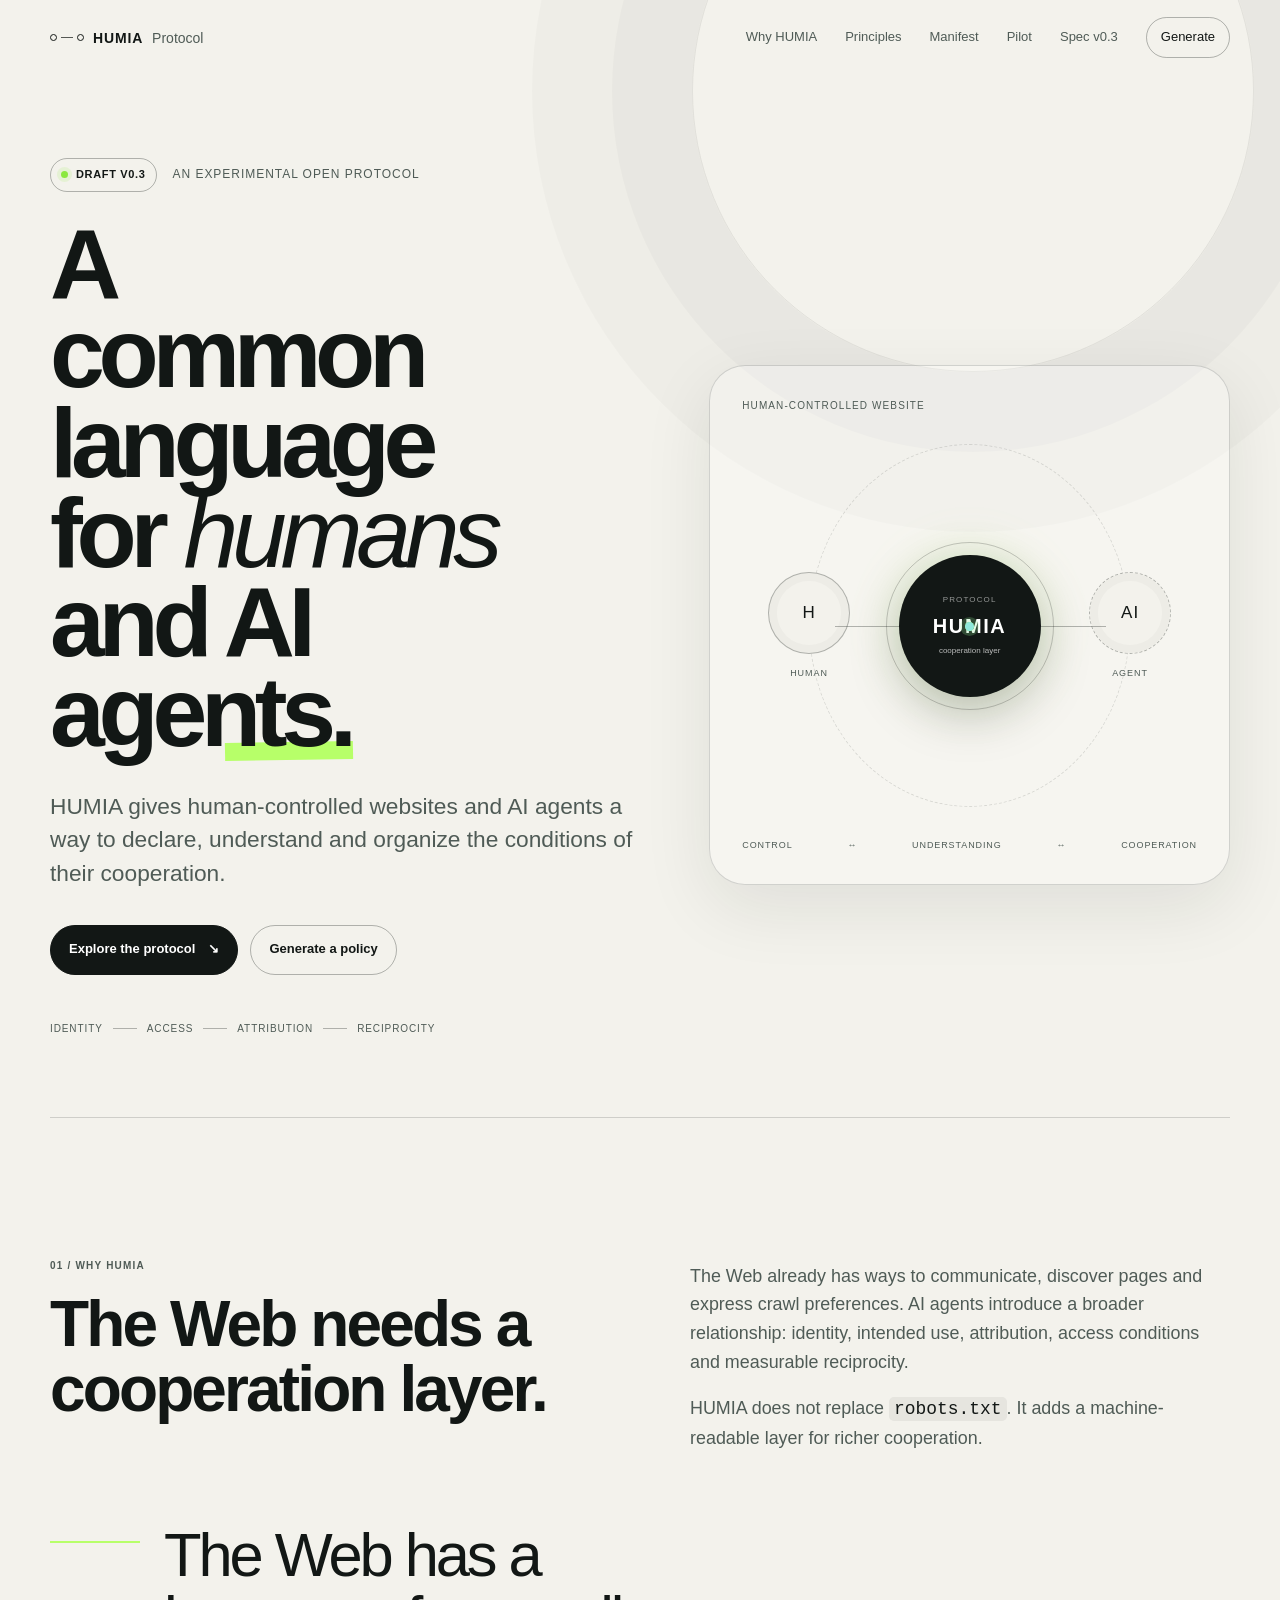
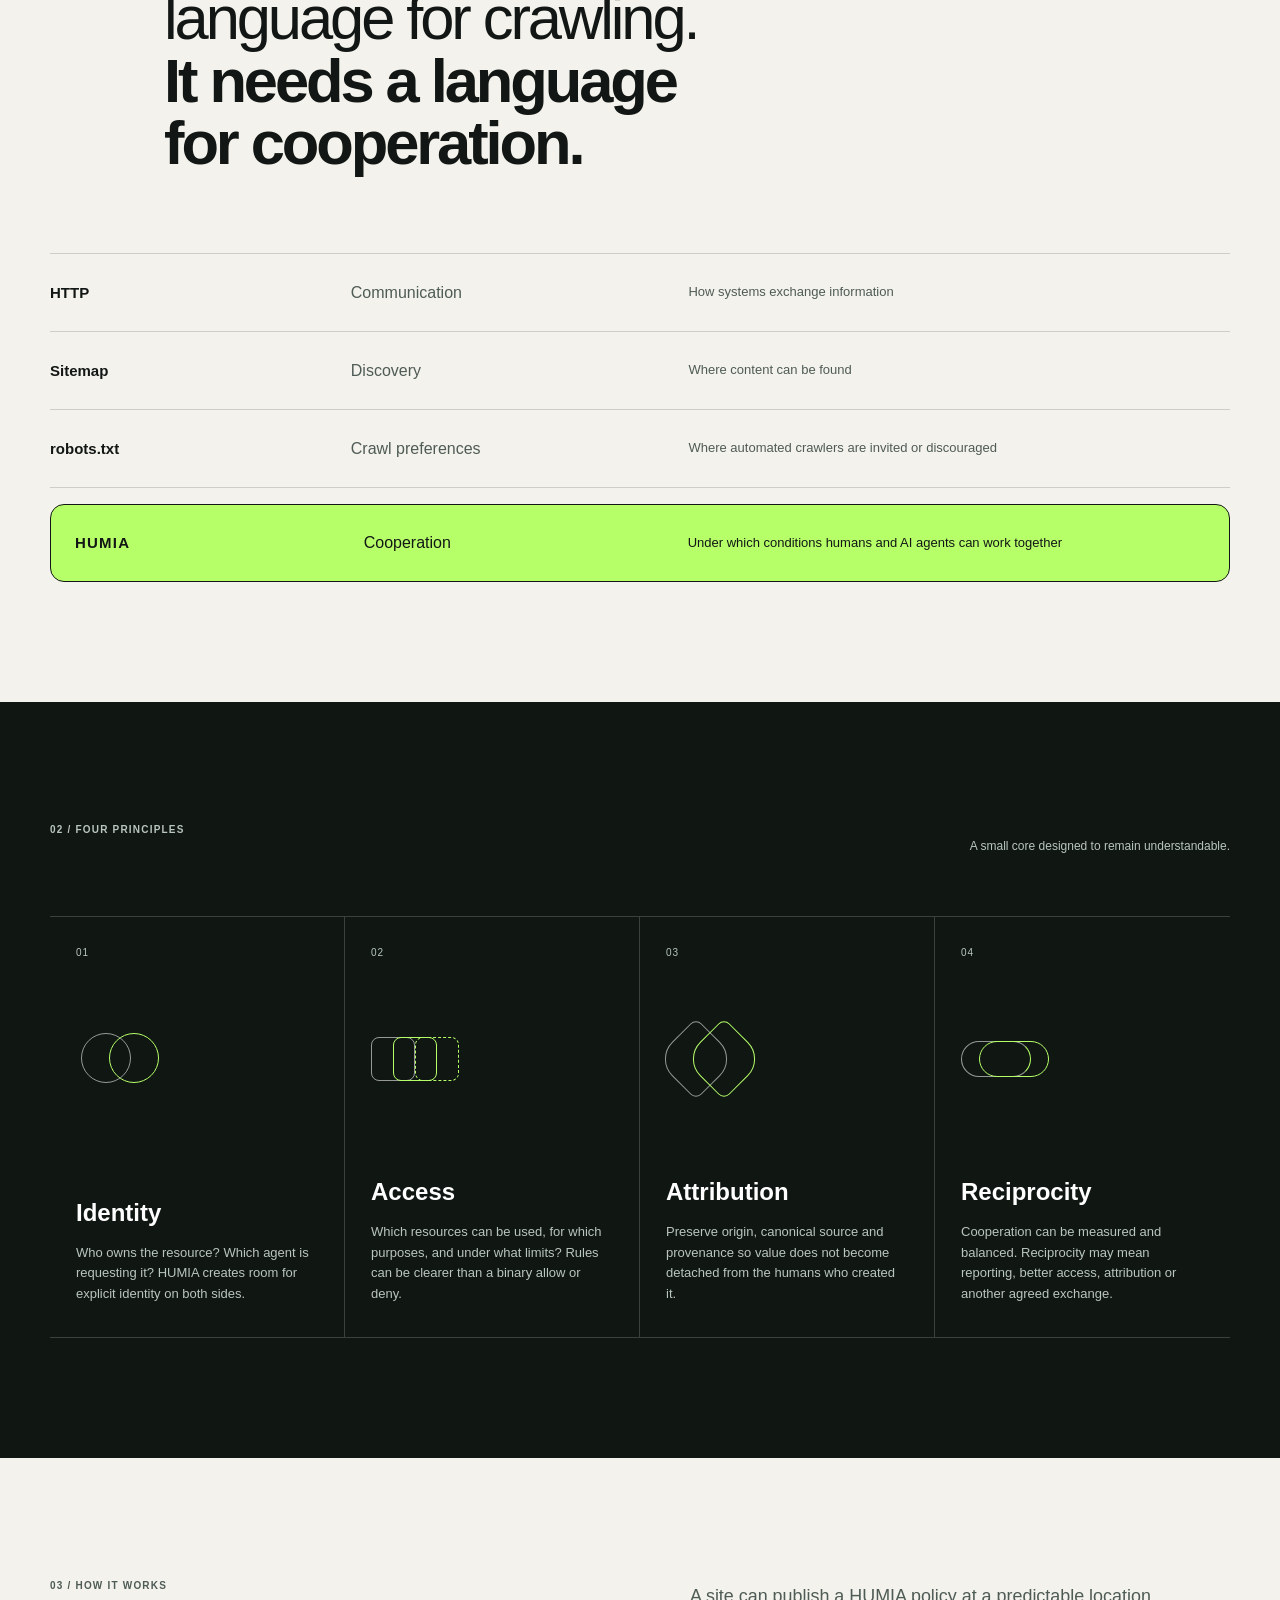
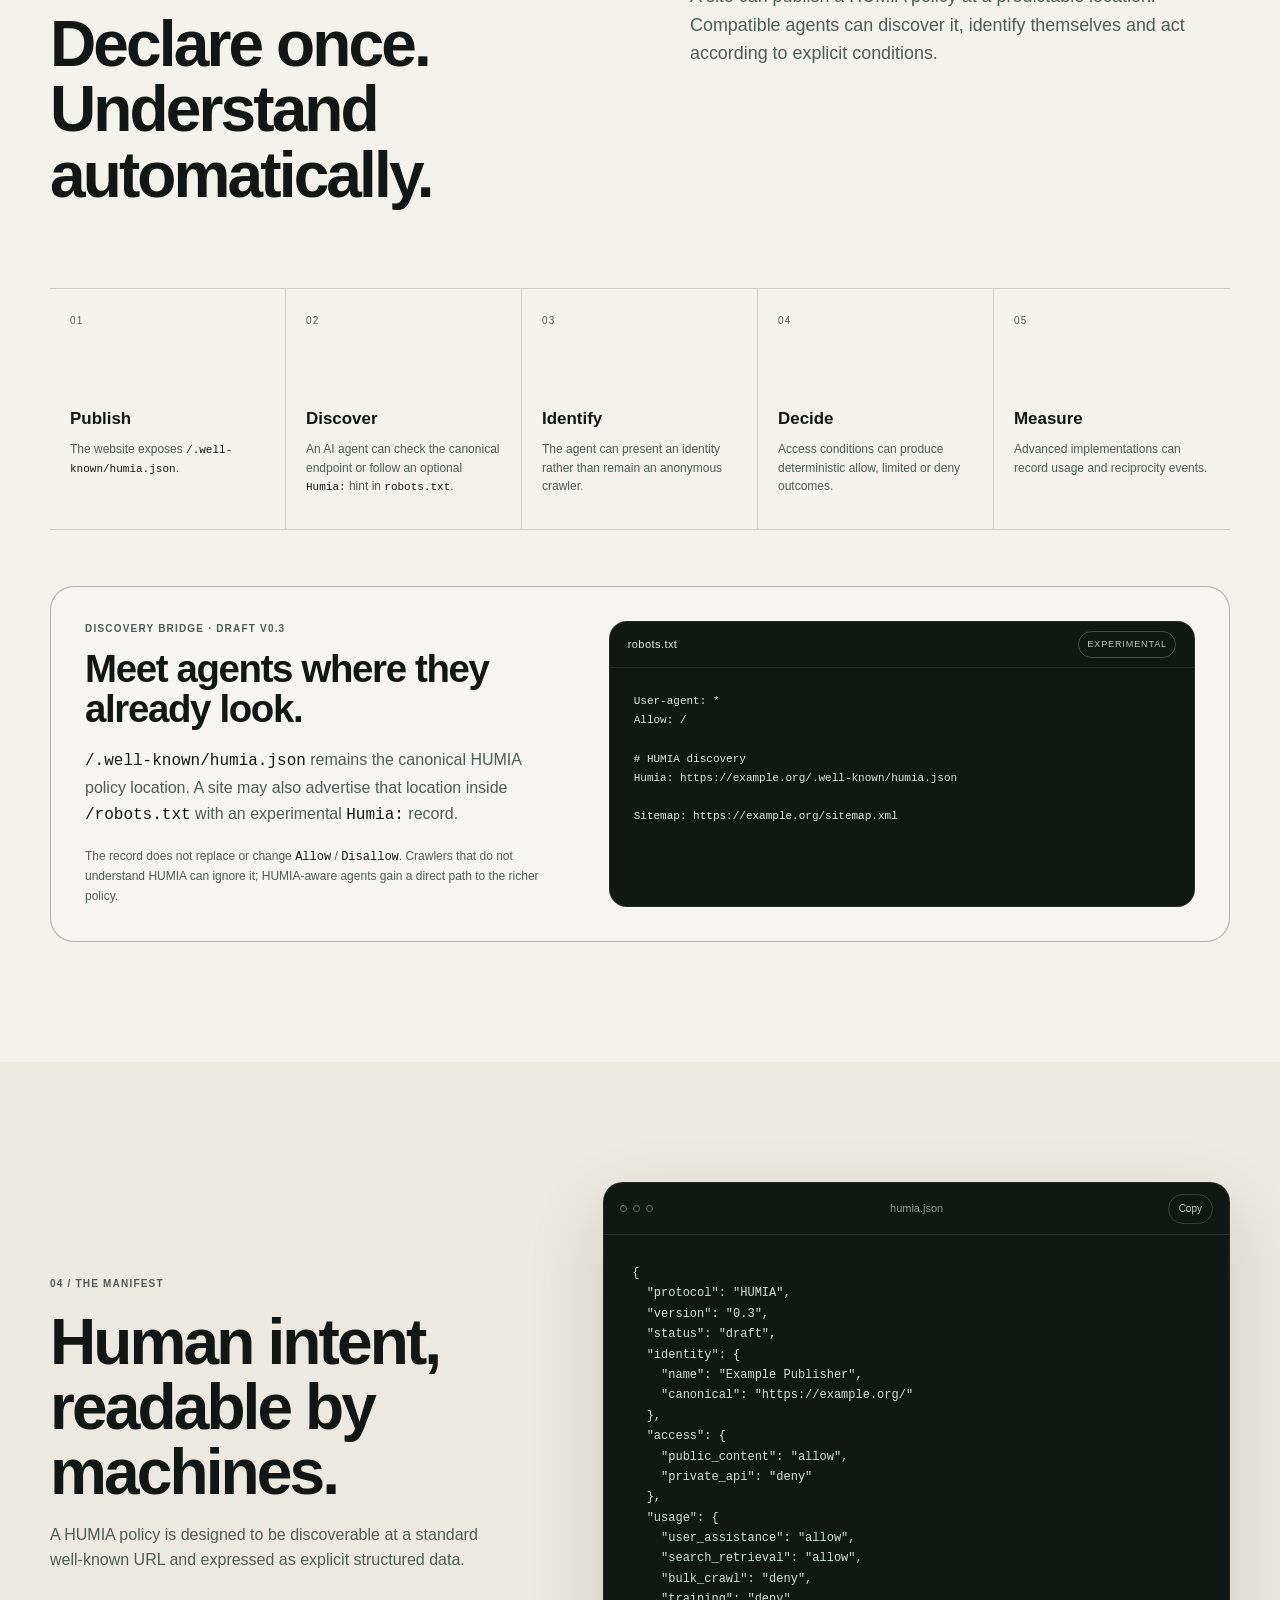
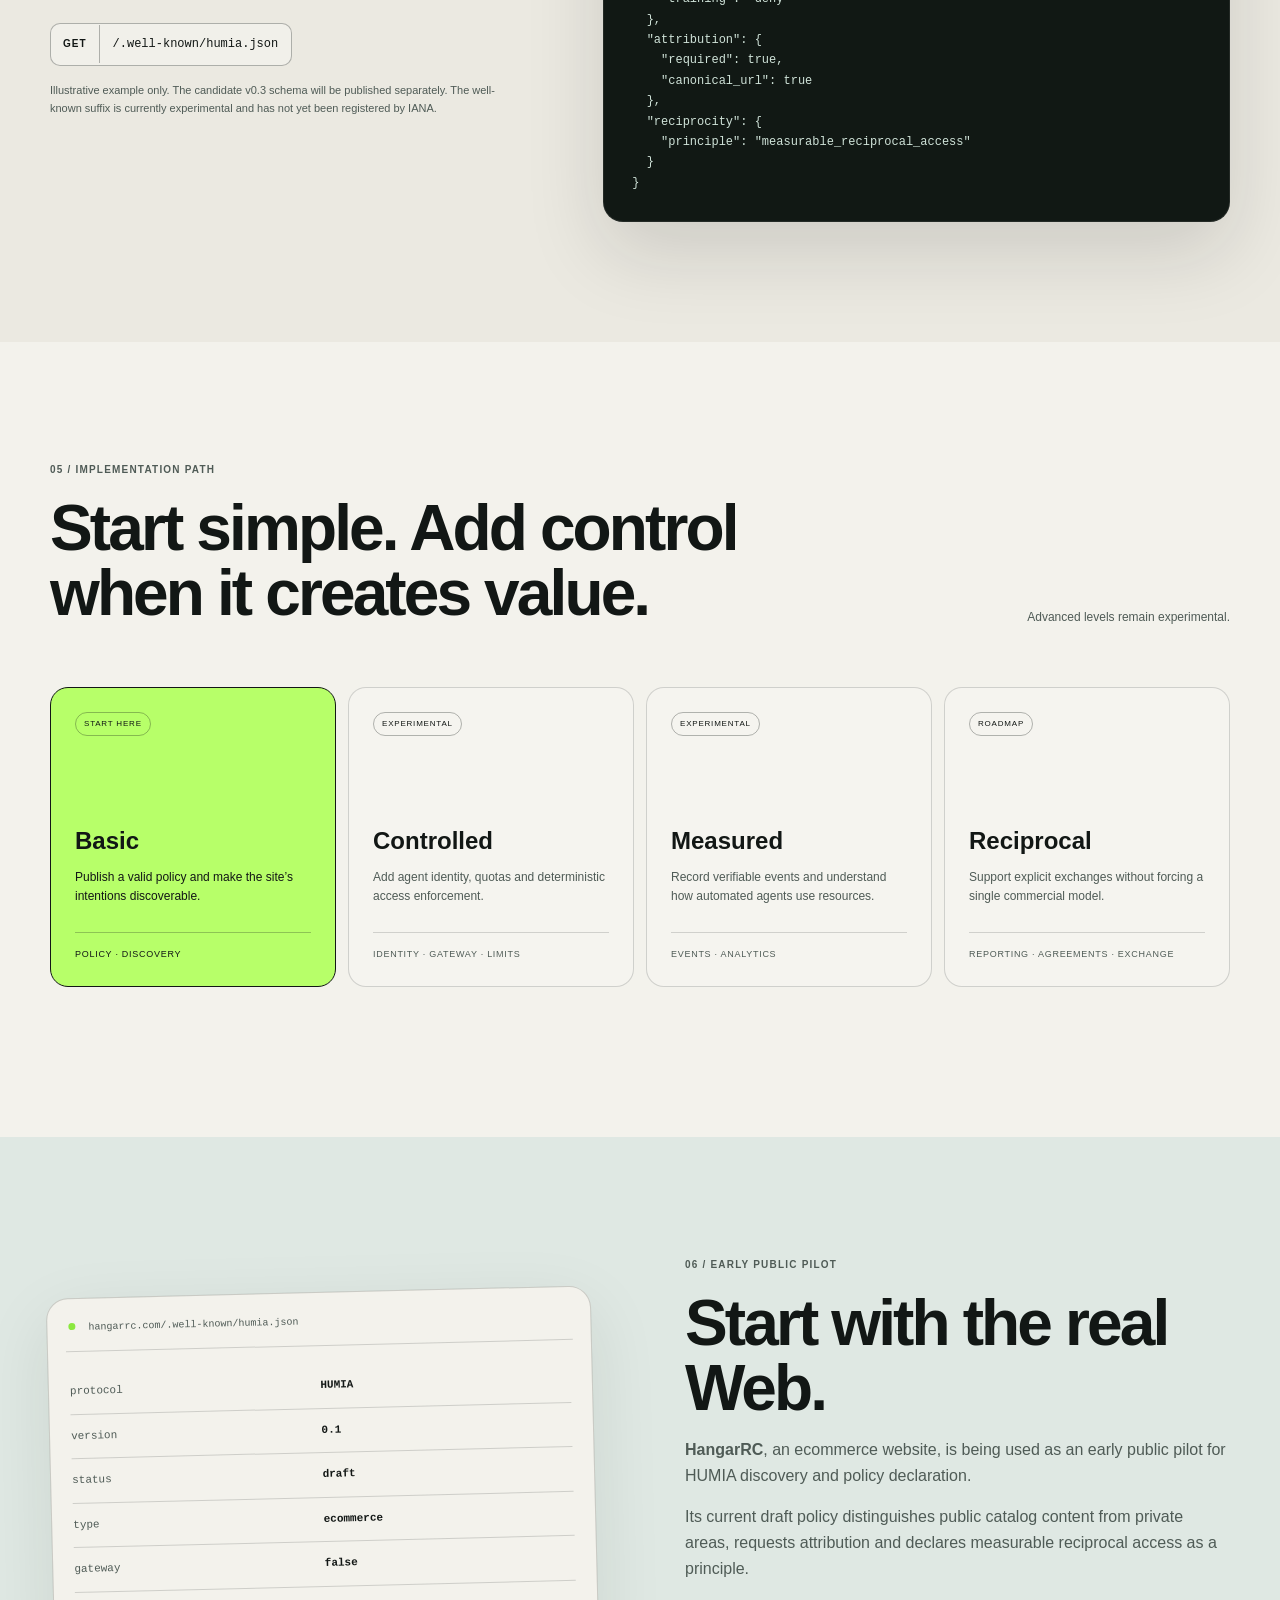
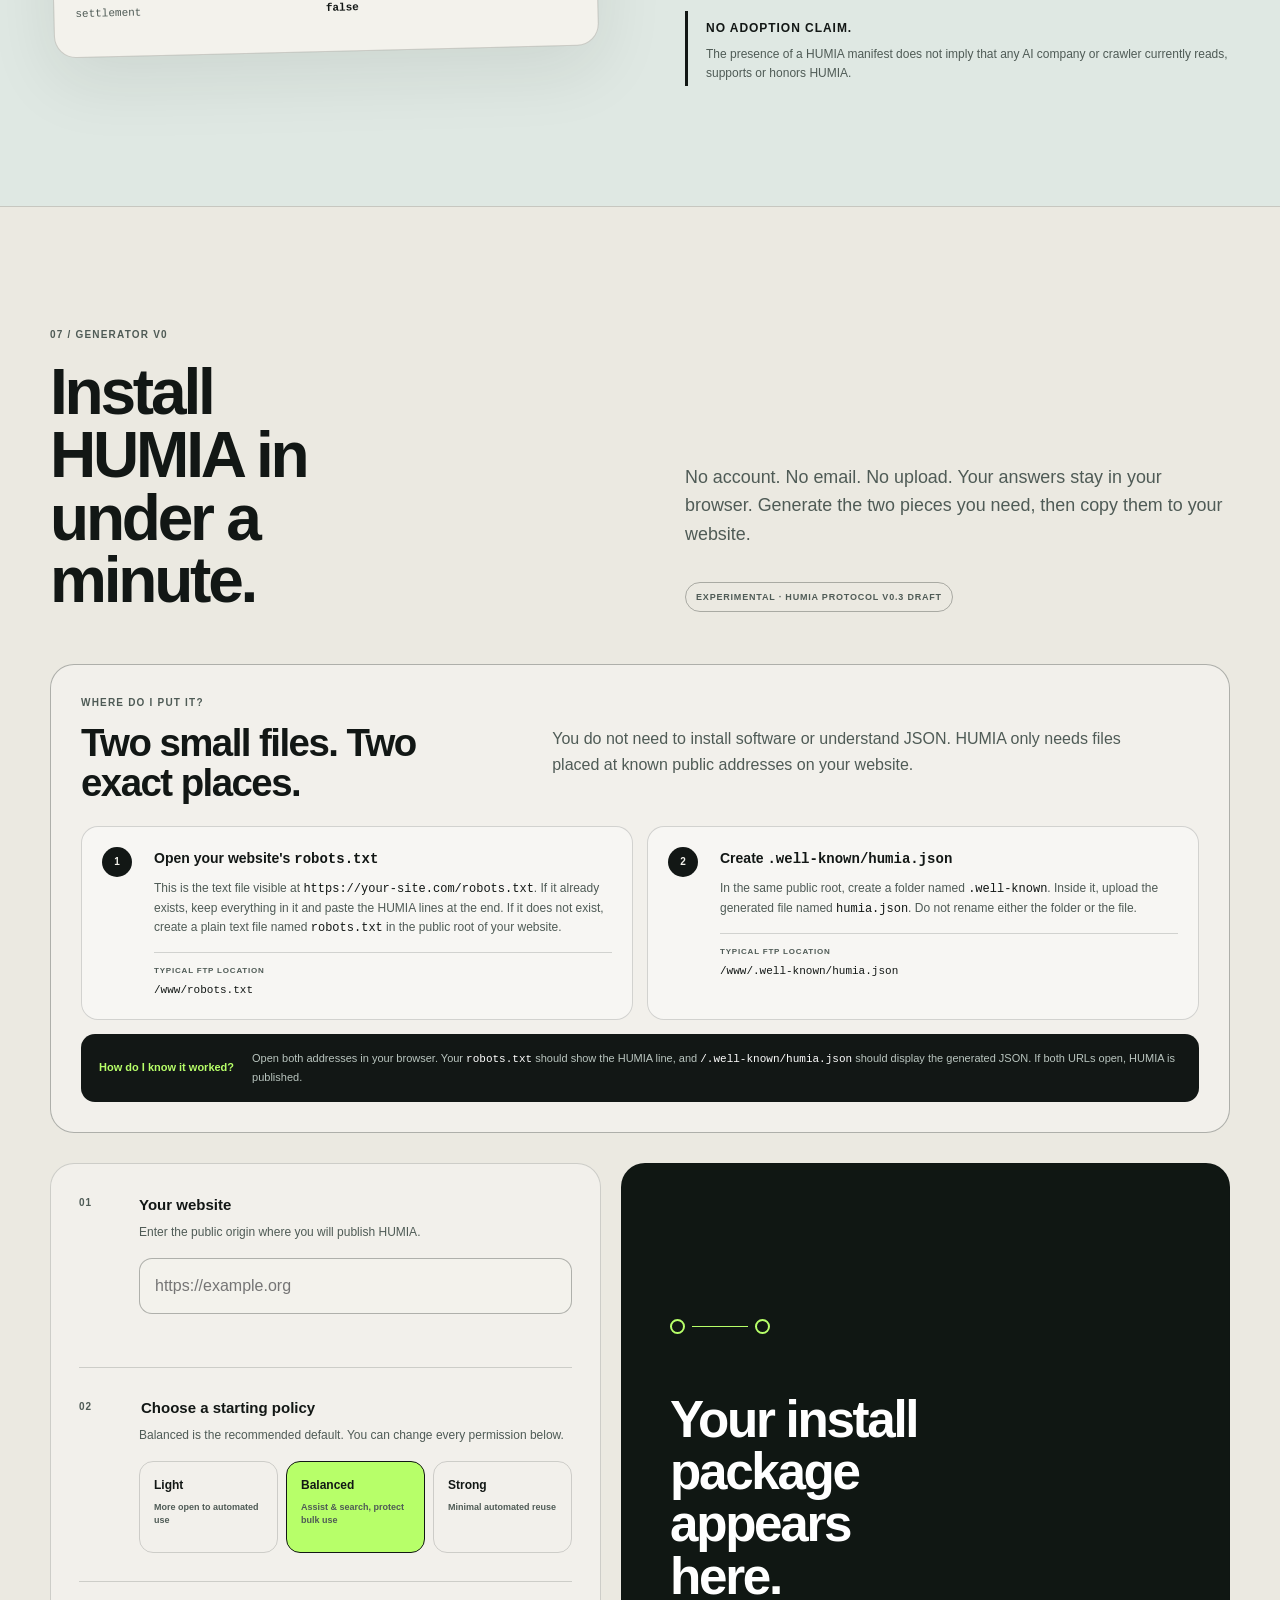
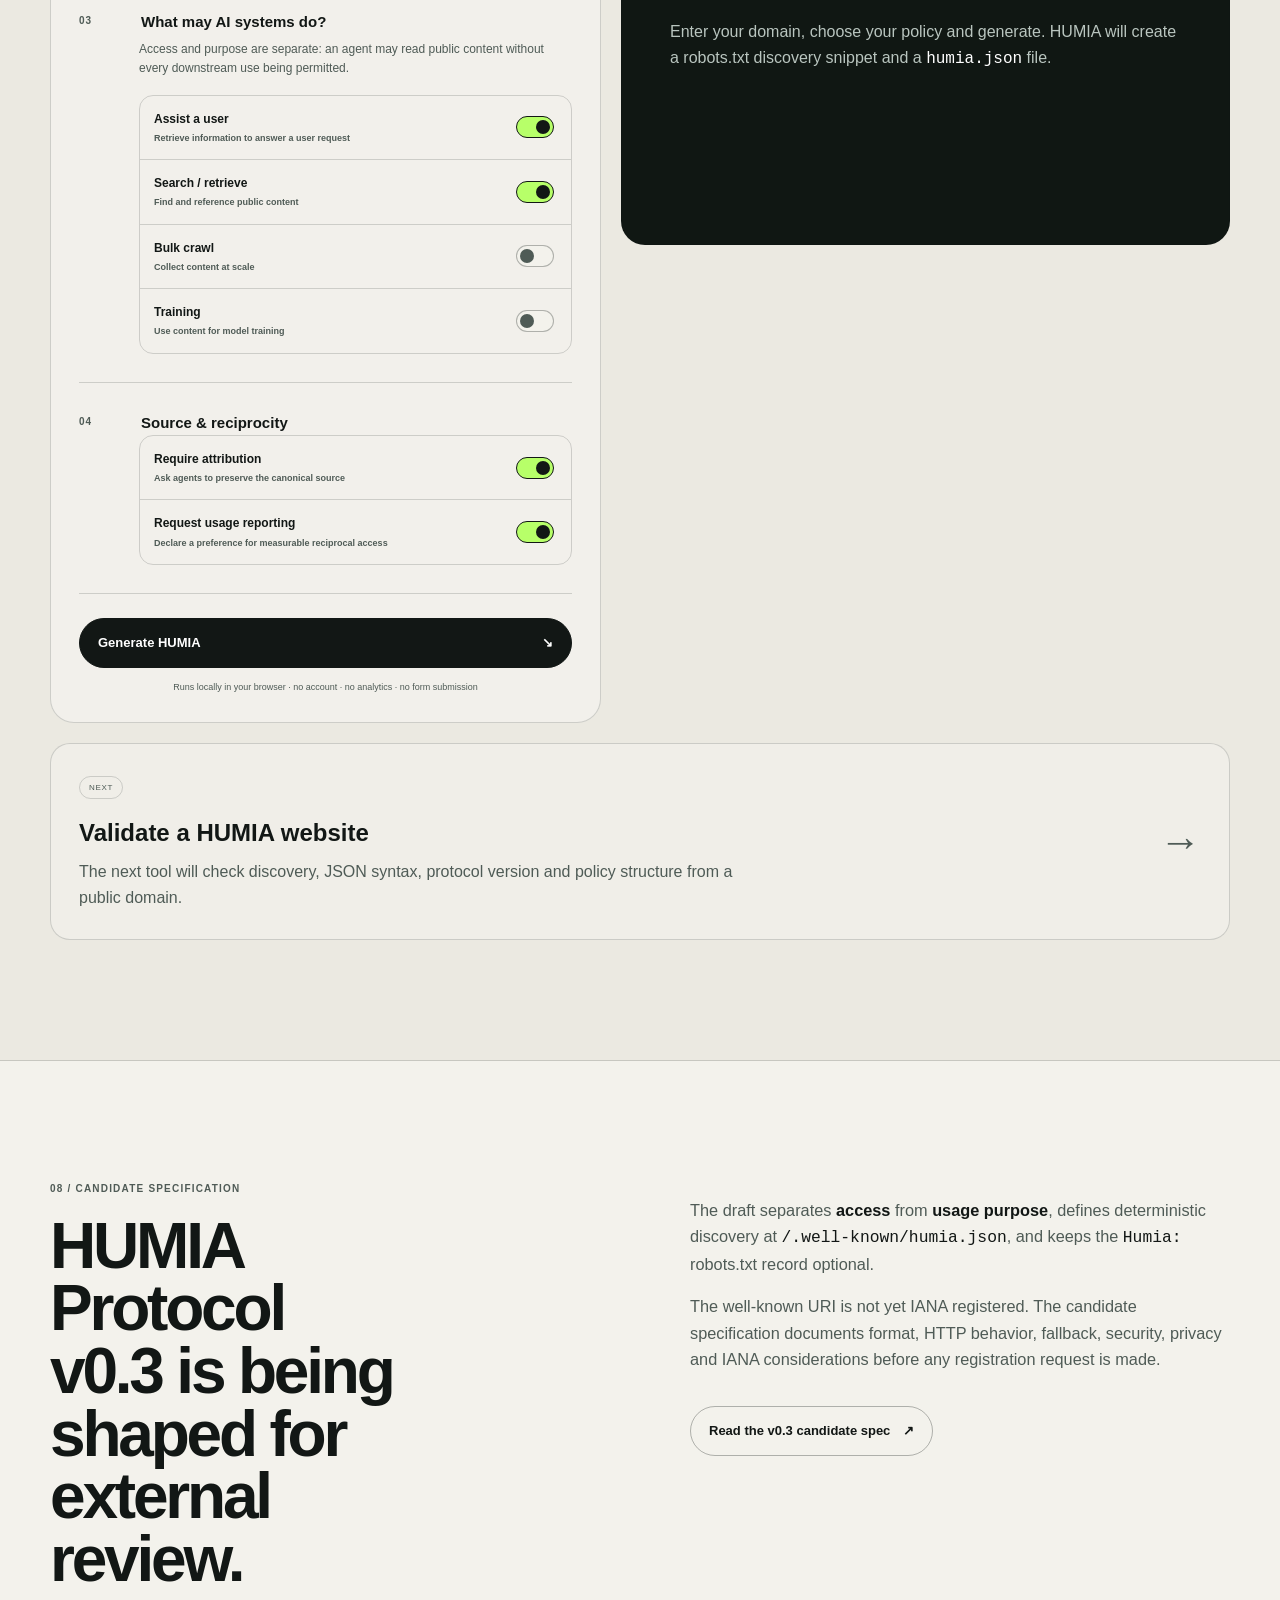
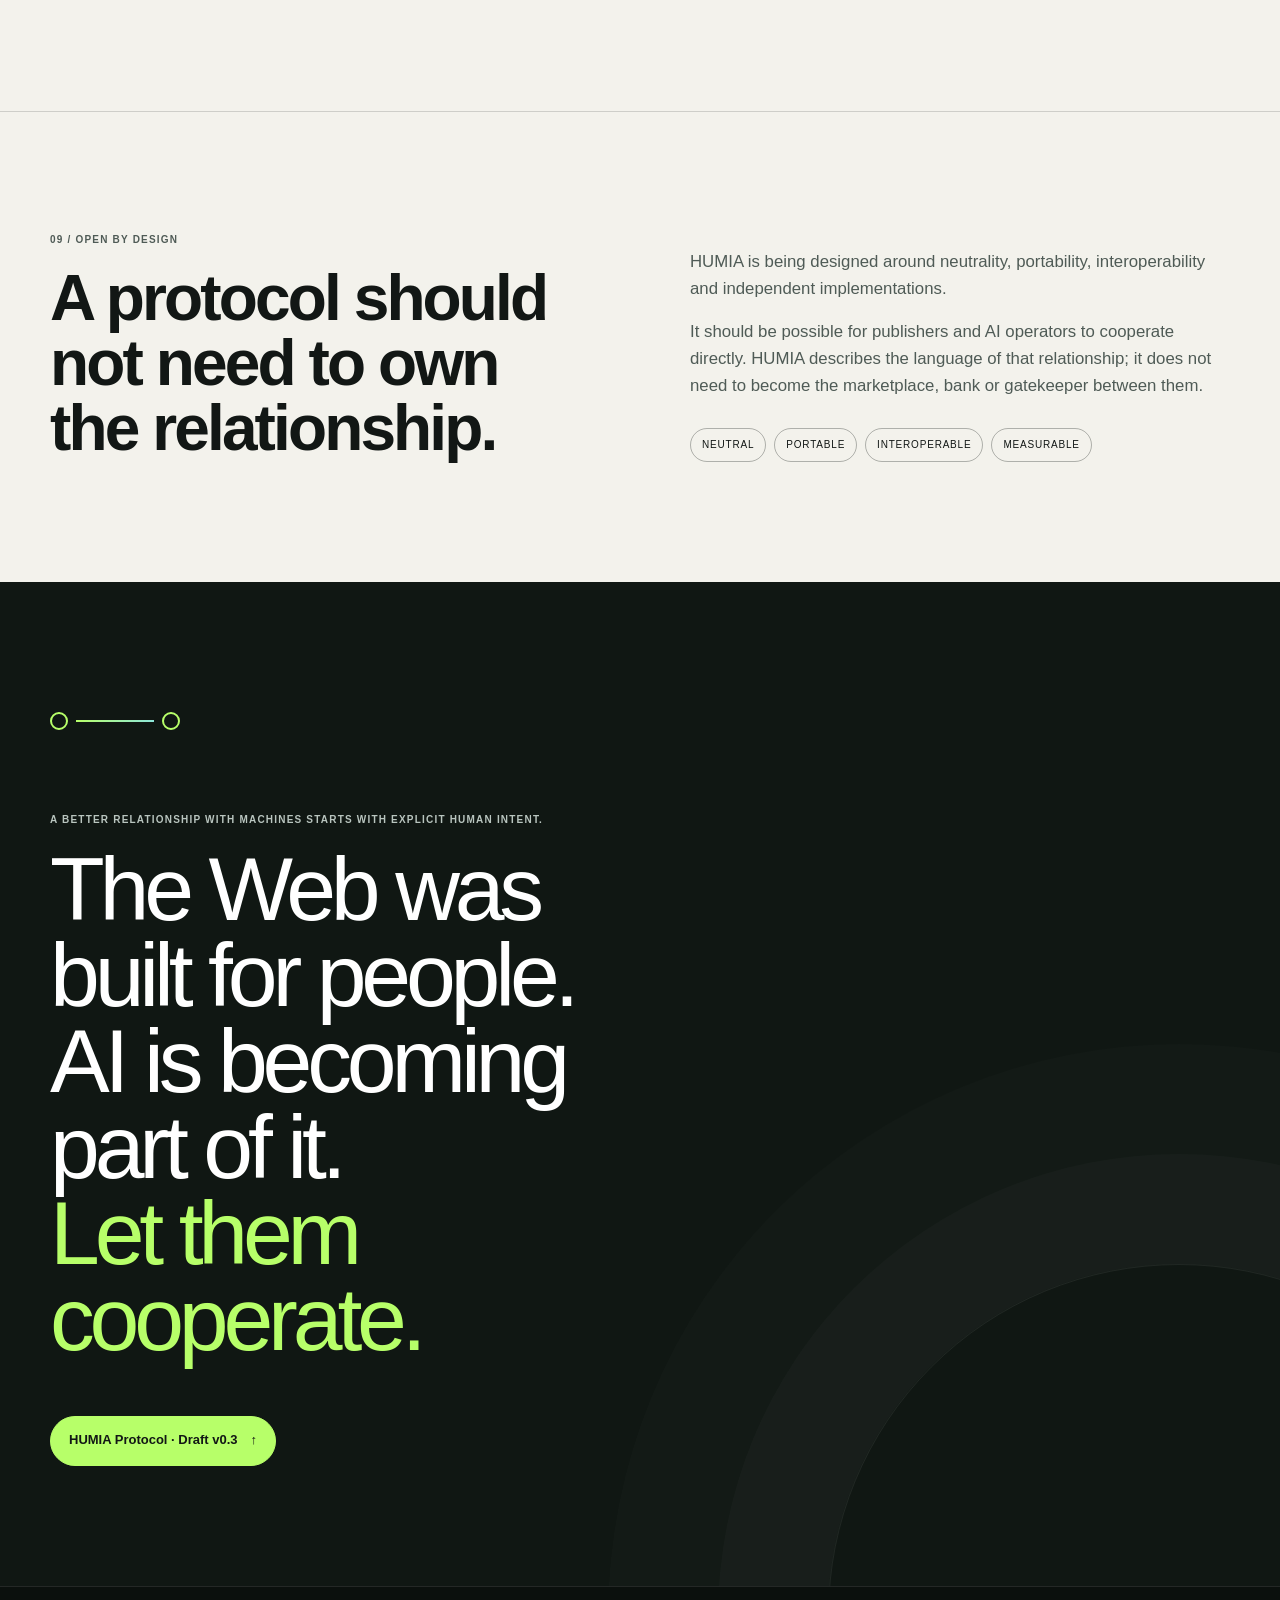
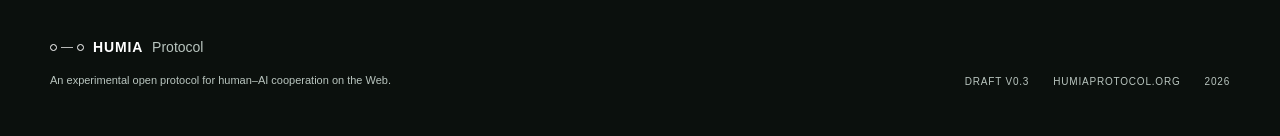
==== commit 50dfba89: "feat: add HUMIA v0.3 discovery and policy generator" ====
--- a/site/index.html
+++ b/site/index.html
@@ -41,7 +41,8 @@
         <a href="#pillars">Principles</a>
         <a href="#manifest">Manifest</a>
         <a href="#pilot">Pilot</a>
-        <a class="nav-cta" href="#build">Try HUMIA</a>
+        <a href="#spec">Spec v0.3</a>
+        <a class="nav-cta" href="#generator">Generate</a>
       </nav>
     </div>
   </header>
@@ -51,7 +52,7 @@
       <div class="shell hero-grid">
         <div class="hero-copy reveal">
           <div class="eyebrow-row">
-            <span class="status-pill"><span class="status-dot"></span> Draft v0.1</span>
+            <span class="status-pill"><span class="status-dot"></span> Draft v0.3</span>
             <span class="eyebrow">An experimental open protocol</span>
           </div>
           <h1>A common language for <span>humans</span> and <span>AI agents.</span></h1>
@@ -59,7 +60,7 @@
 
           <div class="hero-actions">
             <a class="button button-primary" href="#why">Explore the protocol <span aria-hidden="true">↘</span></a>
-            <a class="button button-quiet" href="#manifest">See an example policy</a>
+            <a class="button button-quiet" href="#generator">Generate a policy</a>
           </div>
 
           <div class="hero-principles" aria-label="HUMIA principles">
@@ -116,6 +117,11 @@
         </div>
       </div>
 
+      <div class="shell manifesto-line reveal" aria-label="HUMIA manifesto">
+        <span class="manifesto-rule" aria-hidden="true"></span>
+        <blockquote>The Web has a language for crawling.<br><strong>It needs a language for cooperation.</strong></blockquote>
+      </div>
+
       <div class="shell protocol-stack reveal" aria-label="Existing web layers and HUMIA">
         <div class="stack-row">
           <span class="stack-name">HTTP</span>
@@ -189,11 +195,30 @@
 
         <ol class="flow reveal">
           <li><span class="flow-index">01</span><strong>Publish</strong><p>The website exposes <code>/.well-known/humia.json</code>.</p></li>
-          <li><span class="flow-index">02</span><strong>Discover</strong><p>An AI agent can read the site’s declared policy.</p></li>
+          <li><span class="flow-index">02</span><strong>Discover</strong><p>An AI agent can check the canonical endpoint or follow an optional <code>Humia:</code> hint in <code>robots.txt</code>.</p></li>
           <li><span class="flow-index">03</span><strong>Identify</strong><p>The agent can present an identity rather than remain an anonymous crawler.</p></li>
           <li><span class="flow-index">04</span><strong>Decide</strong><p>Access conditions can produce deterministic allow, limited or deny outcomes.</p></li>
           <li><span class="flow-index">05</span><strong>Measure</strong><p>Advanced implementations can record usage and reciprocity events.</p></li>
         </ol>
+
+        <div class="discovery-bridge reveal" aria-labelledby="discovery-title">
+          <div class="discovery-copy">
+            <p class="discovery-kicker">Discovery bridge · Draft v0.3</p>
+            <h3 id="discovery-title">Meet agents where they already look.</h3>
+            <p><code>/.well-known/humia.json</code> remains the canonical HUMIA policy location. A site may also advertise that location inside <code>/robots.txt</code> with an experimental <code>Humia:</code> record.</p>
+            <p class="discovery-note">The record does not replace or change <code>Allow</code> / <code>Disallow</code>. Crawlers that do not understand HUMIA can ignore it; HUMIA-aware agents gain a direct path to the richer policy.</p>
+          </div>
+          <div class="robots-window" aria-label="Illustrative robots.txt with HUMIA discovery">
+            <div class="robots-toolbar"><span>robots.txt</span><span class="experimental-badge">experimental</span></div>
+            <pre><code>User-agent: *
+Allow: /
+
+# HUMIA discovery
+Humia: https://example.org/.well-known/humia.json
+
+Sitemap: https://example.org/sitemap.xml</code></pre>
+          </div>
+        </div>
       </div>
     </section>
 
@@ -204,7 +229,7 @@
           <h2>Human intent, readable by machines.</h2>
           <p>A HUMIA policy is designed to be discoverable at a standard well-known URL and expressed as explicit structured data.</p>
           <div class="manifest-path"><span>GET</span><code>/.well-known/humia.json</code></div>
-          <p class="fine-print">Illustrative example only. The authoritative v0.1 schema will be published separately.</p>
+          <p class="fine-print">Illustrative example only. The candidate v0.3 schema will be published separately. The well-known suffix is currently experimental and has not yet been registered by IANA.</p>
         </div>
 
         <div class="code-window reveal">
@@ -215,7 +240,7 @@
           </div>
           <pre><code data-manifest-code>{
   "protocol": "HUMIA",
-  "version": "0.1",
+  "version": "0.3",
   "status": "draft",
   "identity": {
     "name": "Example Publisher",
@@ -224,6 +249,12 @@
   "access": {
     "public_content": "allow",
     "private_api": "deny"
+  },
+  "usage": {
+    "user_assistance": "allow",
+    "search_retrieval": "allow",
+    "bulk_crawl": "deny",
+    "training": "deny"
   },
   "attribution": {
     "required": true,
@@ -304,29 +335,224 @@
       </div>
     </section>
 
-    <section class="section build-section" id="build">
-      <div class="shell build-shell">
-        <div class="build-heading reveal">
-          <p class="section-index">07 / Make it usable</p>
-          <h2>HUMIA should be easier to adopt than to ignore.</h2>
-          <p>The next tools will help website owners create and verify a policy without needing to understand the full specification.</p>
-        </div>
-
-        <div class="tool-grid">
-          <article class="tool-card reveal">
-            <div class="tool-icon" aria-hidden="true">＋</div>
-            <span class="tool-state">Coming soon</span>
-            <h3>Generate your HUMIA policy</h3>
-            <p>Answer a few questions about access, usage, attribution and reciprocity. Export a valid <code>humia.json</code>.</p>
-            <span class="tool-link" aria-disabled="true">Policy Builder <span>↗</span></span>
-          </article>
-          <article class="tool-card reveal">
-            <div class="tool-icon tool-icon-check" aria-hidden="true">✓</div>
-            <span class="tool-state">Coming soon</span>
+    <section class="section generator-section" id="generator">
+      <div class="shell">
+        <div class="generator-heading reveal">
+          <div>
+            <p class="section-index">07 / Generator V0</p>
+            <h2>Install HUMIA in under a minute.</h2>
+          </div>
+          <div class="section-copy">
+            <p>No account. No email. No upload. Your answers stay in your browser. Generate the two pieces you need, then copy them to your website.</p>
+            <span class="generator-status">Experimental · HUMIA Protocol v0.3 Draft</span>
+          </div>
+        </div>
+
+        <div class="install-guide reveal" aria-labelledby="install-guide-title">
+          <div class="install-guide-heading">
+            <p class="section-index">Where do I put it?</p>
+            <h3 id="install-guide-title">Two small files. Two exact places.</h3>
+            <p>You do not need to install software or understand JSON. HUMIA only needs files placed at known public addresses on your website.</p>
+          </div>
+
+          <div class="install-guide-grid">
+            <article class="install-guide-card">
+              <span class="install-guide-step">1</span>
+              <div>
+                <strong>Open your website's <code>robots.txt</code></strong>
+                <p>This is the text file visible at <code>https://your-site.com/robots.txt</code>. If it already exists, keep everything in it and paste the HUMIA lines at the end. If it does not exist, create a plain text file named <code>robots.txt</code> in the public root of your website.</p>
+                <p class="install-guide-example"><span>Typical FTP location</span><code>/www/robots.txt</code></p>
+              </div>
+            </article>
+
+            <article class="install-guide-card">
+              <span class="install-guide-step">2</span>
+              <div>
+                <strong>Create <code>.well-known/humia.json</code></strong>
+                <p>In the same public root, create a folder named <code>.well-known</code>. Inside it, upload the generated file named <code>humia.json</code>. Do not rename either the folder or the file.</p>
+                <p class="install-guide-example"><span>Typical FTP location</span><code>/www/.well-known/humia.json</code></p>
+              </div>
+            </article>
+          </div>
+
+          <div class="install-guide-check">
+            <strong>How do I know it worked?</strong>
+            <p>Open both addresses in your browser. Your <code>robots.txt</code> should show the HUMIA line, and <code>/.well-known/humia.json</code> should display the generated JSON. If both URLs open, HUMIA is published.</p>
+          </div>
+        </div>
+
+        <div class="generator-layout reveal">
+          <form class="generator-form" data-generator-form novalidate>
+            <div class="generator-step">
+              <span class="generator-step-index">01</span>
+              <div class="generator-step-body">
+                <label for="humia-domain">Your website</label>
+                <p>Enter the public origin where you will publish HUMIA.</p>
+                <div class="domain-field">
+                  <input id="humia-domain" name="domain" type="url" inputmode="url" placeholder="https://example.org" autocomplete="url" required data-domain>
+                </div>
+                <p class="field-error" data-domain-error role="alert"></p>
+              </div>
+            </div>
+
+            <div class="generator-step">
+              <span class="generator-step-index">02</span>
+              <div class="generator-step-body">
+                <fieldset>
+                  <legend>Choose a starting policy</legend>
+                  <p>Balanced is the recommended default. You can change every permission below.</p>
+                  <div class="preset-grid" data-presets>
+                    <label class="preset-card">
+                      <input type="radio" name="preset" value="light">
+                      <span><strong>Light</strong><small>More open to automated use</small></span>
+                    </label>
+                    <label class="preset-card is-selected">
+                      <input type="radio" name="preset" value="balanced" checked>
+                      <span><strong>Balanced</strong><small>Assist & search, protect bulk use</small></span>
+                    </label>
+                    <label class="preset-card">
+                      <input type="radio" name="preset" value="strong">
+                      <span><strong>Strong</strong><small>Minimal automated reuse</small></span>
+                    </label>
+                  </div>
+                </fieldset>
+              </div>
+            </div>
+
+            <div class="generator-step">
+              <span class="generator-step-index">03</span>
+              <div class="generator-step-body">
+                <fieldset>
+                  <legend>What may AI systems do?</legend>
+                  <p>Access and purpose are separate: an agent may read public content without every downstream use being permitted.</p>
+                  <div class="permission-list">
+                    <label class="permission-row">
+                      <span><strong>Assist a user</strong><small>Retrieve information to answer a user request</small></span>
+                      <input type="checkbox" name="user_assistance" checked data-permission>
+                    </label>
+                    <label class="permission-row">
+                      <span><strong>Search / retrieve</strong><small>Find and reference public content</small></span>
+                      <input type="checkbox" name="search_retrieval" checked data-permission>
+                    </label>
+                    <label class="permission-row">
+                      <span><strong>Bulk crawl</strong><small>Collect content at scale</small></span>
+                      <input type="checkbox" name="bulk_crawl" data-permission>
+                    </label>
+                    <label class="permission-row">
+                      <span><strong>Training</strong><small>Use content for model training</small></span>
+                      <input type="checkbox" name="training" data-permission>
+                    </label>
+                  </div>
+                </fieldset>
+              </div>
+            </div>
+
+            <div class="generator-step">
+              <span class="generator-step-index">04</span>
+              <div class="generator-step-body">
+                <fieldset>
+                  <legend>Source & reciprocity</legend>
+                  <div class="permission-list compact">
+                    <label class="permission-row">
+                      <span><strong>Require attribution</strong><small>Ask agents to preserve the canonical source</small></span>
+                      <input type="checkbox" name="attribution" checked>
+                    </label>
+                    <label class="permission-row">
+                      <span><strong>Request usage reporting</strong><small>Declare a preference for measurable reciprocal access</small></span>
+                      <input type="checkbox" name="reporting" checked>
+                    </label>
+                  </div>
+                </fieldset>
+              </div>
+            </div>
+
+            <button class="button button-primary generator-submit" type="submit">Generate HUMIA <span aria-hidden="true">↘</span></button>
+            <p class="generator-privacy">Runs locally in your browser · no account · no analytics · no form submission</p>
+          </form>
+
+          <div class="generator-output" data-generator-output aria-live="polite">
+            <div class="output-empty" data-output-empty>
+              <span class="output-mark" aria-hidden="true"><span></span><i></i><span></span></span>
+              <strong>Your install package appears here.</strong>
+              <p>Enter your domain, choose your policy and generate. HUMIA will create a robots.txt discovery snippet and a <code>humia.json</code> file.</p>
+            </div>
+
+            <div class="output-results" data-output-results hidden>
+              <div class="output-card">
+                <div class="output-toolbar">
+                  <div>
+                    <span class="output-kicker">Step 1</span>
+                    <strong>robots.txt snippet</strong>
+                  </div>
+                  <button type="button" class="output-action" data-copy-robots>Copy</button>
+                </div>
+                <p class="output-help"><strong>Where?</strong> Open the file served at <code>your-site.com/robots.txt</code> and paste these lines at the end. Keep all existing Allow / Disallow rules.</p>
+                <pre><code data-robots-output></code></pre>
+              </div>
+
+              <div class="output-card">
+                <div class="output-toolbar">
+                  <div>
+                    <span class="output-kicker">Step 2</span>
+                    <strong>humia.json</strong>
+                  </div>
+                  <div class="output-actions">
+                    <button type="button" class="output-action" data-copy-json>Copy</button>
+                    <button type="button" class="output-action" data-download-json>Download</button>
+                  </div>
+                </div>
+                <p class="output-help"><strong>Where?</strong> Create a <code>.well-known</code> folder in your website's public root, then place this file inside it as <code data-policy-path>/.well-known/humia.json</code>.</p>
+                <pre><code data-json-output></code></pre>
+              </div>
+
+              <div class="policy-meaning" aria-labelledby="policy-meaning-title">
+                <div class="policy-meaning-heading">
+                  <span class="output-kicker">Plain language</span>
+                  <strong id="policy-meaning-title">What this policy means</strong>
+                </div>
+                <ul data-policy-summary>
+                  <li>Generate a policy to see a human-readable explanation here.</li>
+                </ul>
+              </div>
+
+              <div class="install-check">
+                <span>Then verify</span>
+                <div class="verify-links">
+                  <div>
+                    <small>robots.txt</small>
+                    <code data-verify-robots-url>https://example.org/robots.txt</code>
+                  </div>
+                  <div>
+                    <small>HUMIA policy</small>
+                    <code data-verify-url>https://example.org/.well-known/humia.json</code>
+                  </div>
+                </div>
+              </div>
+            </div>
+          </div>
+        </div>
+
+        <div class="validator-preview reveal">
+          <div>
+            <span class="tool-state">Next</span>
             <h3>Validate a HUMIA website</h3>
-            <p>Enter a domain. Check discovery, syntax, version, identity and policy rules with explainable results.</p>
-            <span class="tool-link" aria-disabled="true">Website Validator <span>↗</span></span>
-          </article>
+            <p>The next tool will check discovery, JSON syntax, protocol version and policy structure from a public domain.</p>
+          </div>
+          <span class="validator-arrow" aria-hidden="true">→</span>
+        </div>
+      </div>
+    </section>
+
+    <section class="section spec-section" id="spec">
+      <div class="shell spec-grid reveal">
+        <div>
+          <p class="section-index">08 / Candidate specification</p>
+          <h2>HUMIA Protocol v0.3 is being shaped for external review.</h2>
+        </div>
+        <div class="spec-copy">
+          <p>The draft separates <strong>access</strong> from <strong>usage purpose</strong>, defines deterministic discovery at <code>/.well-known/humia.json</code>, and keeps the <code>Humia:</code> robots.txt record optional.</p>
+          <p>The well-known URI is not yet IANA registered. The candidate specification documents format, HTTP behavior, fallback, security, privacy and IANA considerations before any registration request is made.</p>
+          <a class="button button-quiet spec-link" href="spec/v0.3/">Read the v0.3 candidate spec <span aria-hidden="true">↗</span></a>
         </div>
       </div>
     </section>
@@ -334,7 +560,7 @@
     <section class="section open-section" id="open">
       <div class="shell open-grid reveal">
         <div>
-          <p class="section-index">08 / Open by design</p>
+          <p class="section-index">09 / Open by design</p>
           <h2>A protocol should not need to own the relationship.</h2>
         </div>
         <div class="open-copy">
@@ -352,7 +578,7 @@
         <div class="closing-mark" aria-hidden="true"><span></span><i></i><span></span></div>
         <p class="section-index">A better relationship with machines starts with explicit human intent.</p>
         <h2 id="closing-title">The Web was built for people.<br>AI is becoming part of it.<br><span>Let them cooperate.</span></h2>
-        <a class="button button-primary button-light" href="#top">HUMIA Protocol · Draft v0.1 <span aria-hidden="true">↑</span></a>
+        <a class="button button-primary button-light" href="#top">HUMIA Protocol · Draft v0.3 <span aria-hidden="true">↑</span></a>
       </div>
     </section>
   </main>
@@ -368,7 +594,7 @@
         <p>An experimental open protocol for human–AI cooperation on the Web.</p>
       </div>
       <div class="footer-meta">
-        <span>Draft v0.1</span>
+        <span>Draft v0.3</span>
         <span>humiaprotocol.org</span>
         <span>2026</span>
       </div>
--- a/site/css/humia.css
+++ b/site/css/humia.css
@@ -327,3 +327,160 @@
   *, *::before, *::after { animation-duration: .01ms !important; animation-iteration-count: 1 !important; transition-duration: .01ms !important; }
   .reveal { opacity: 1; transform: none; }
 }
+
+
+/* HUMIA manifesto + beginner installation */
+.manifesto-line { margin-top: 54px; display: grid; grid-template-columns: 90px 1fr; gap: 24px; align-items: start; }
+.manifesto-rule { display: block; height: 2px; margin-top: 17px; background: var(--acid); }
+.manifesto-line blockquote { margin: 0; font-size: clamp(2rem, 4.8vw, 4.7rem); line-height: 1.02; letter-spacing: -.05em; font-weight: 470; max-width: 17ch; }
+.manifesto-line blockquote strong { font-weight: 650; }
+
+.install-guide { margin: 0 0 30px; border: 1px solid var(--line-strong); border-radius: 24px; padding: 30px; background: rgba(255,255,255,.34); }
+.install-guide-heading { display: grid; grid-template-columns: .8fr 1.2fr; column-gap: 40px; align-items: start; margin-bottom: 24px; }
+.install-guide-heading .section-index { grid-column: 1 / -1; margin-bottom: 12px; }
+.install-guide-heading h3 { margin: 0; font-size: clamp(1.8rem, 3vw, 2.9rem); line-height: 1.03; letter-spacing: -.04em; font-weight: 600; }
+.install-guide-heading > p:last-child { margin: 3px 0 0; color: var(--ink-soft); line-height: 1.65; max-width: 620px; }
+.install-guide-grid { display: grid; grid-template-columns: 1fr 1fr; gap: 14px; }
+.install-guide-card { display: grid; grid-template-columns: 38px 1fr; gap: 14px; padding: 20px; border: 1px solid var(--line); border-radius: 17px; background: rgba(255,255,255,.42); }
+.install-guide-step { width: 30px; height: 30px; display: grid; place-items: center; border-radius: 50%; background: var(--ink); color: var(--paper); font-size: 10px; font-weight: 800; }
+.install-guide-card strong { display: block; font-size: 14px; }
+.install-guide-card p { margin: 8px 0 0; color: var(--ink-soft); font-size: 12px; line-height: 1.6; }
+.install-guide-card code { color: var(--ink); }
+.install-guide-example { display: grid; gap: 4px; margin-top: 14px !important; padding-top: 12px; border-top: 1px solid var(--line); }
+.install-guide-example span { font-size: 8px; font-weight: 800; letter-spacing: .1em; text-transform: uppercase; }
+.install-guide-example code { font-size: 11px; overflow-wrap: anywhere; }
+.install-guide-check { margin-top: 14px; padding: 16px 18px; border-radius: 14px; background: var(--ink); color: white; display: grid; grid-template-columns: max-content 1fr; gap: 18px; align-items: center; }
+.install-guide-check strong { color: var(--acid); font-size: 11px; }
+.install-guide-check p { margin: 0; color: var(--night-soft); font-size: 11px; line-height: 1.55; }
+.install-guide-check code { color: white; }
+
+@media (max-width: 760px) {
+  .manifesto-line { grid-template-columns: 36px 1fr; gap: 14px; margin-top: 38px; }
+  .manifesto-rule { margin-top: 10px; }
+  .manifesto-line blockquote { font-size: 2.25rem; }
+  .install-guide { padding: 20px; border-radius: 18px; }
+  .install-guide-heading, .install-guide-grid { grid-template-columns: 1fr; }
+  .install-guide-heading { gap: 10px; }
+  .install-guide-card { grid-template-columns: 30px 1fr; padding: 16px; }
+  .install-guide-check { grid-template-columns: 1fr; gap: 6px; }
+}
+
+/* HUMIA discovery bridge */
+.discovery-bridge { margin-top: 56px; display: grid; grid-template-columns: .9fr 1.1fr; gap: 44px; align-items: stretch; border: 1px solid var(--line-strong); border-radius: 24px; padding: 34px; background: rgba(255,255,255,.28); }
+.discovery-copy { display: flex; flex-direction: column; justify-content: center; }
+.discovery-kicker { margin: 0 0 12px; font-size: 10px; font-weight: 800; letter-spacing: .12em; text-transform: uppercase; color: var(--ink-soft); }
+.discovery-copy h3 { margin: 0; font-size: clamp(1.8rem, 3vw, 2.7rem); line-height: 1.05; letter-spacing: -.035em; font-weight: 600; }
+.discovery-copy > p:not(.discovery-kicker) { margin: 18px 0 0; color: var(--ink-soft); max-width: 560px; line-height: 1.65; }
+.discovery-copy code { color: var(--ink); }
+.discovery-note { font-size: 12px; }
+.robots-window { border-radius: 18px; overflow: hidden; background: #111814; color: #dce7e1; border: 1px solid rgba(255,255,255,.08); min-width: 0; }
+.robots-toolbar { min-height: 46px; padding: 0 18px; display: flex; align-items: center; justify-content: space-between; border-bottom: 1px solid rgba(255,255,255,.09); font-size: 11px; letter-spacing: .04em; }
+.experimental-badge { border: 1px solid rgba(220,231,225,.25); border-radius: 999px; padding: 5px 8px; font-size: 9px; text-transform: uppercase; letter-spacing: .1em; color: #b9c8c0; }
+.robots-window pre { margin: 0; padding: 24px; overflow-x: auto; font-size: 11px; line-height: 1.75; }
+
+@media (max-width: 900px) {
+  .discovery-bridge { grid-template-columns: 1fr; gap: 28px; }
+}
+
+@media (max-width: 600px) {
+  .discovery-bridge { margin-top: 36px; padding: 20px; border-radius: 18px; }
+  .robots-window pre { padding: 18px; font-size: 10px; }
+}
+
+/* HUMIA Generator V0 */
+.generator-section { background: var(--paper-2); border-top: 1px solid var(--line); border-bottom: 1px solid var(--line); }
+.generator-heading { display: grid; grid-template-columns: 1fr 1fr; gap: 90px; align-items: end; margin-bottom: 52px; }
+.generator-heading h2, .spec-grid h2 { font-size: clamp(2.8rem, 5vw, 5.2rem); line-height: .98; letter-spacing: -.05em; font-weight: 560; margin: 0; max-width: 10ch; }
+.generator-status { display: inline-flex; margin-top: 15px; border: 1px solid var(--line-strong); border-radius: 999px; padding: 7px 10px; font-size: 9px; font-weight: 800; letter-spacing: .09em; text-transform: uppercase; color: var(--ink-soft); }
+.generator-layout { display: grid; grid-template-columns: minmax(0, .95fr) minmax(0, 1.05fr); gap: 20px; align-items: start; }
+.generator-form, .generator-output { border: 1px solid var(--line); border-radius: 24px; background: rgba(255,255,255,.34); overflow: hidden; }
+.generator-form { padding: 0 28px 28px; }
+.generator-step { display: grid; grid-template-columns: 44px 1fr; gap: 16px; padding: 28px 0; border-bottom: 1px solid var(--line); }
+.generator-step-index { font-size: 10px; font-weight: 800; letter-spacing: .1em; color: var(--ink-soft); padding-top: 3px; }
+.generator-step-body label, .generator-step-body legend { font-weight: 750; font-size: 15px; }
+.generator-step-body > p, .generator-step-body fieldset > p { margin: 6px 0 16px; font-size: 12px; color: var(--ink-soft); }
+.generator-step-body fieldset { border: 0; margin: 0; padding: 0; min-width: 0; }
+.domain-field input { width: 100%; border: 1px solid var(--line-strong); background: var(--paper); color: var(--ink); border-radius: 13px; padding: 14px 15px; outline: none; }
+.domain-field input:focus { border-color: var(--ink); box-shadow: 0 0 0 3px rgba(18,23,21,.08); }
+.domain-field input[aria-invalid="true"] { border-color: #9a382f; }
+.field-error { min-height: 18px; margin: 7px 0 0 !important; color: #8e332b !important; }
+.preset-grid { display: grid; grid-template-columns: repeat(3, 1fr); gap: 8px; }
+.preset-card { cursor: pointer; position: relative; border: 1px solid var(--line); border-radius: 14px; min-height: 92px; padding: 14px; transition: border-color .2s ease, background .2s ease, transform .2s ease; }
+.preset-card:hover { border-color: var(--line-strong); transform: translateY(-1px); }
+.preset-card.is-selected { border-color: var(--ink); background: var(--acid); }
+.preset-card input { position: absolute; opacity: 0; pointer-events: none; }
+.preset-card span { display: grid; gap: 6px; }
+.preset-card strong { font-size: 12px; }
+.preset-card small { font-size: 9px; line-height: 1.45; color: var(--ink-soft); }
+.permission-list { display: grid; border: 1px solid var(--line); border-radius: 14px; overflow: hidden; }
+.permission-row { display: grid; grid-template-columns: 1fr auto; align-items: center; gap: 16px; padding: 14px; border-bottom: 1px solid var(--line); cursor: pointer; }
+.permission-row:last-child { border-bottom: 0; }
+.permission-row span { display: grid; gap: 2px; }
+.permission-row strong { font-size: 12px; }
+.permission-row small { font-size: 9px; color: var(--ink-soft); }
+.permission-row input { appearance: none; width: 38px; height: 22px; border: 1px solid var(--line-strong); border-radius: 999px; background: var(--paper); position: relative; cursor: pointer; transition: background .2s ease, border-color .2s ease; }
+.permission-row input::after { content: ""; position: absolute; width: 14px; height: 14px; left: 3px; top: 3px; border-radius: 50%; background: var(--ink-soft); transition: transform .2s ease, background .2s ease; }
+.permission-row input:checked { background: var(--acid); border-color: var(--ink); }
+.permission-row input:checked::after { transform: translateX(16px); background: var(--ink); }
+.generator-submit { width: 100%; justify-content: space-between; margin-top: 24px; }
+.generator-privacy { text-align: center; color: var(--ink-soft); font-size: 9px; margin: 12px 0 0; }
+.generator-output { min-height: 680px; background: var(--night); color: white; position: sticky; top: calc(var(--header-h) + 22px); }
+.output-empty { min-height: 680px; padding: 48px; display: flex; flex-direction: column; justify-content: center; }
+.output-empty strong { font-size: clamp(2rem, 4vw, 3.8rem); line-height: 1.02; letter-spacing: -.045em; max-width: 10ch; }
+.output-empty p { max-width: 520px; color: var(--night-soft); }
+.output-empty code { color: white; }
+.output-mark { width: 100px; display: grid; grid-template-columns: 15px 1fr 15px; align-items: center; gap: 7px; margin-bottom: 60px; color: var(--acid); }
+.output-mark span { width: 15px; height: 15px; border: 2px solid currentColor; border-radius: 50%; }
+.output-mark i { height: 1px; background: currentColor; }
+.output-results { padding: 18px; }
+.output-results[hidden], .output-empty[hidden] { display: none; }
+.output-card { border: 1px solid rgba(255,255,255,.13); border-radius: 17px; overflow: hidden; margin-bottom: 12px; background: rgba(255,255,255,.025); }
+.output-toolbar { min-height: 58px; display: flex; align-items: center; justify-content: space-between; gap: 16px; padding: 10px 14px; border-bottom: 1px solid rgba(255,255,255,.1); }
+.output-toolbar > div:first-child { display: grid; }
+.output-toolbar strong { font-size: 11px; }
+.output-kicker { color: var(--night-soft); font-size: 8px; letter-spacing: .11em; text-transform: uppercase; }
+.output-actions { display: flex; gap: 6px; }
+.output-action { border: 1px solid rgba(255,255,255,.2); color: white; background: transparent; border-radius: 999px; padding: 7px 10px; font-size: 9px; cursor: pointer; }
+.output-action:hover, .output-action:focus-visible { background: var(--acid); color: var(--ink); border-color: var(--acid); }
+.output-help { margin: 0; padding: 12px 14px 0; color: var(--night-soft); font-size: 9px; }
+.output-help code { color: white; }
+.output-card pre { margin: 0; padding: 14px; overflow: auto; max-height: 340px; font-size: 10px; line-height: 1.65; color: #dce7e1; }
+.policy-meaning { margin: 12px 0; padding: 18px; border: 1px solid rgba(184,255,90,.24); border-radius: 17px; background: rgba(184,255,90,.055); }
+.policy-meaning-heading { display: grid; gap: 3px; margin-bottom: 12px; }
+.policy-meaning-heading strong { font-size: 13px; }
+.policy-meaning ul { margin: 0; padding-left: 18px; display: grid; gap: 8px; color: #dce7e1; font-size: 10px; line-height: 1.55; }
+.policy-meaning li::marker { color: var(--acid); }
+.install-check { display: grid; gap: 10px; padding: 18px 4px 8px; }
+.install-check > span { color: var(--night-soft); font-size: 8px; text-transform: uppercase; letter-spacing: .1em; }
+.verify-links { display: grid; gap: 8px; }
+.verify-links > div { display: grid; gap: 3px; padding: 9px 11px; border: 1px solid rgba(255,255,255,.1); border-radius: 11px; background: rgba(255,255,255,.025); }
+.verify-links small { color: var(--night-soft); font-size: 8px; text-transform: uppercase; letter-spacing: .08em; }
+.install-check code { color: var(--acid); font-size: 10px; overflow-wrap: anywhere; }
+.validator-preview { margin-top: 20px; border: 1px solid var(--line); border-radius: 20px; padding: 28px; display: flex; align-items: center; justify-content: space-between; background: rgba(255,255,255,.25); }
+.validator-preview h3 { margin: 16px 0 7px; font-size: 1.5rem; }
+.validator-preview p { margin: 0; color: var(--ink-soft); max-width: 680px; }
+.validator-arrow { font-size: 42px; color: var(--ink-soft); }
+.spec-section { background: var(--paper); }
+.spec-grid { display: grid; grid-template-columns: 1fr 1fr; gap: 100px; align-items: start; }
+.spec-copy { color: var(--ink-soft); font-size: 1.02rem; }
+.spec-copy strong, .spec-copy code { color: var(--ink); }
+.spec-link { display: inline-flex; margin-top: 18px; text-decoration: none; }
+
+@media (max-width: 980px) {
+  .generator-heading, .generator-layout, .spec-grid { grid-template-columns: 1fr; gap: 36px; }
+  .generator-output { position: static; min-height: 500px; }
+  .output-empty { min-height: 500px; }
+}
+
+@media (max-width: 720px) {
+  .generator-heading h2, .spec-grid h2 { font-size: 2.6rem; }
+  .generator-form { padding-inline: 18px; }
+  .generator-step { grid-template-columns: 30px 1fr; gap: 8px; }
+  .preset-grid { grid-template-columns: 1fr; }
+  .preset-card { min-height: 68px; }
+  .output-empty { padding: 28px; }
+  .output-results { padding: 10px; }
+  .output-toolbar { align-items: flex-start; }
+  .validator-preview { align-items: flex-start; }
+  .validator-arrow { display: none; }
+}
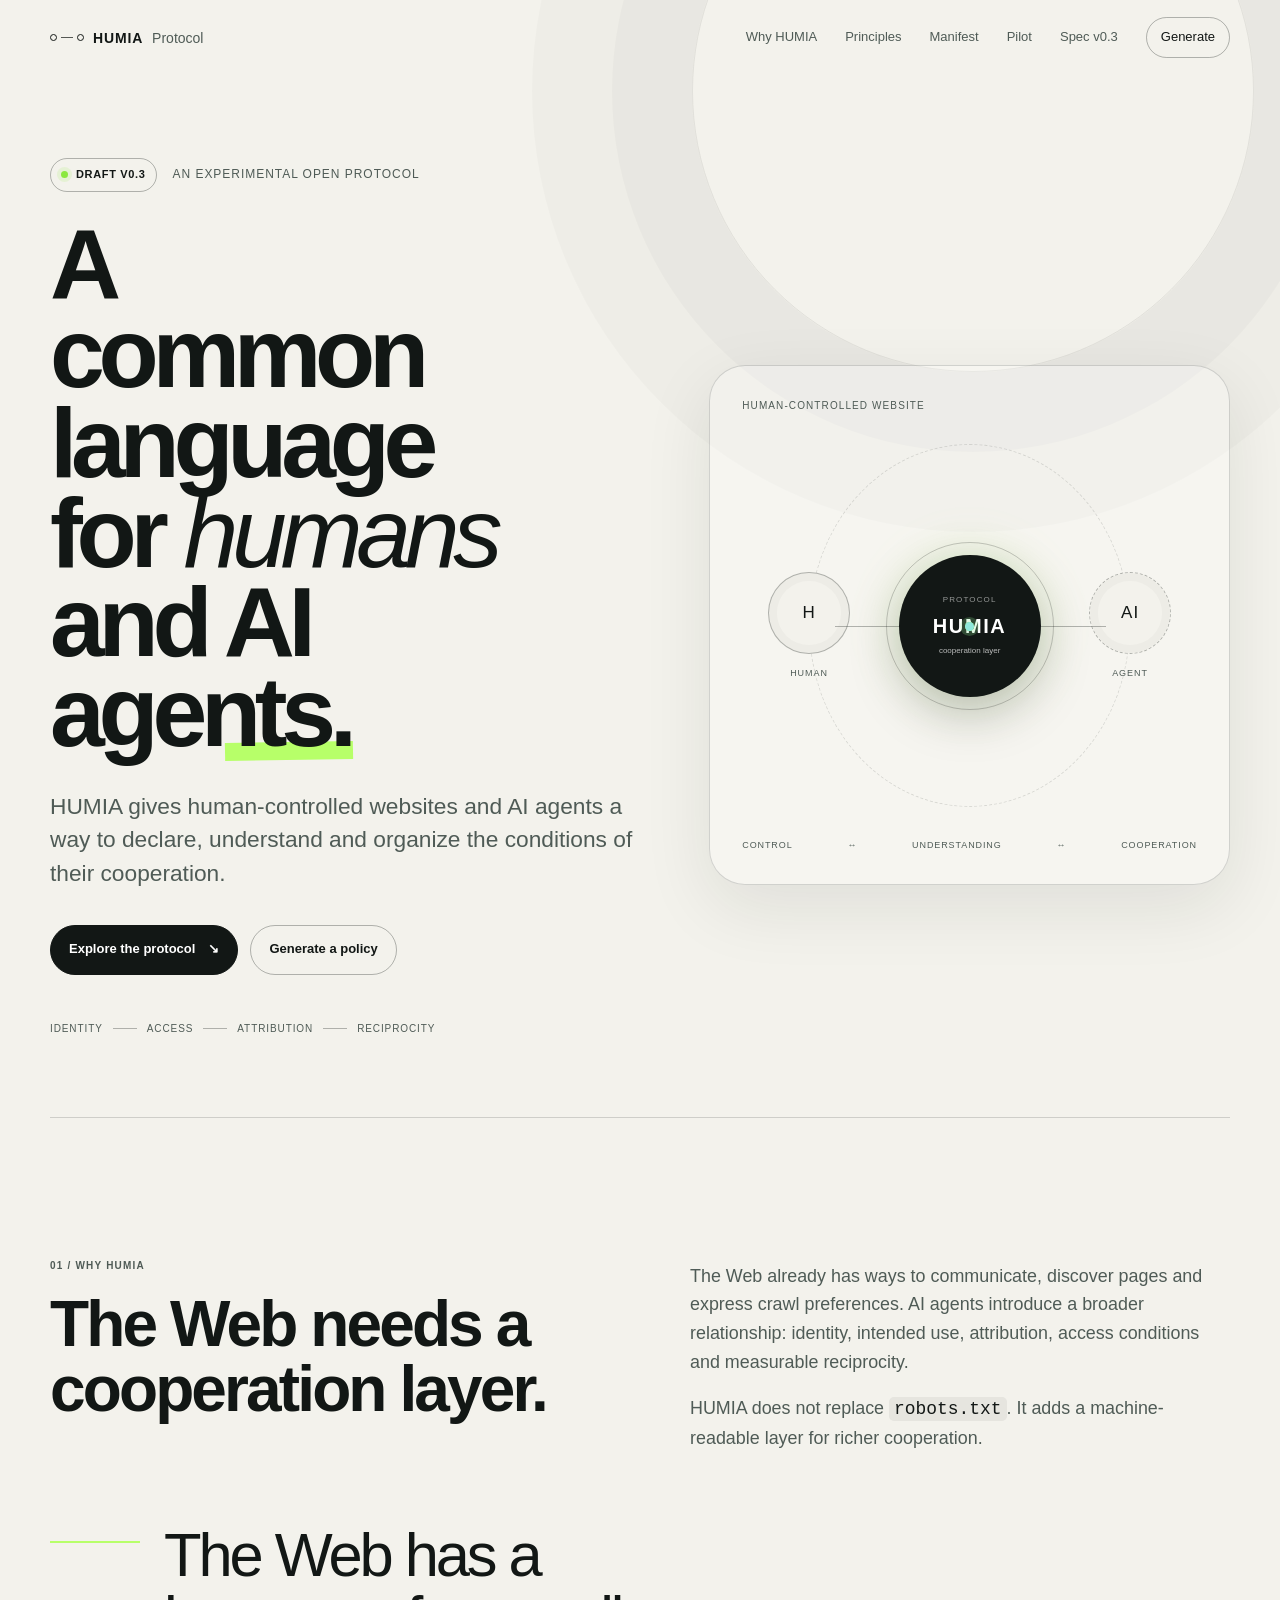
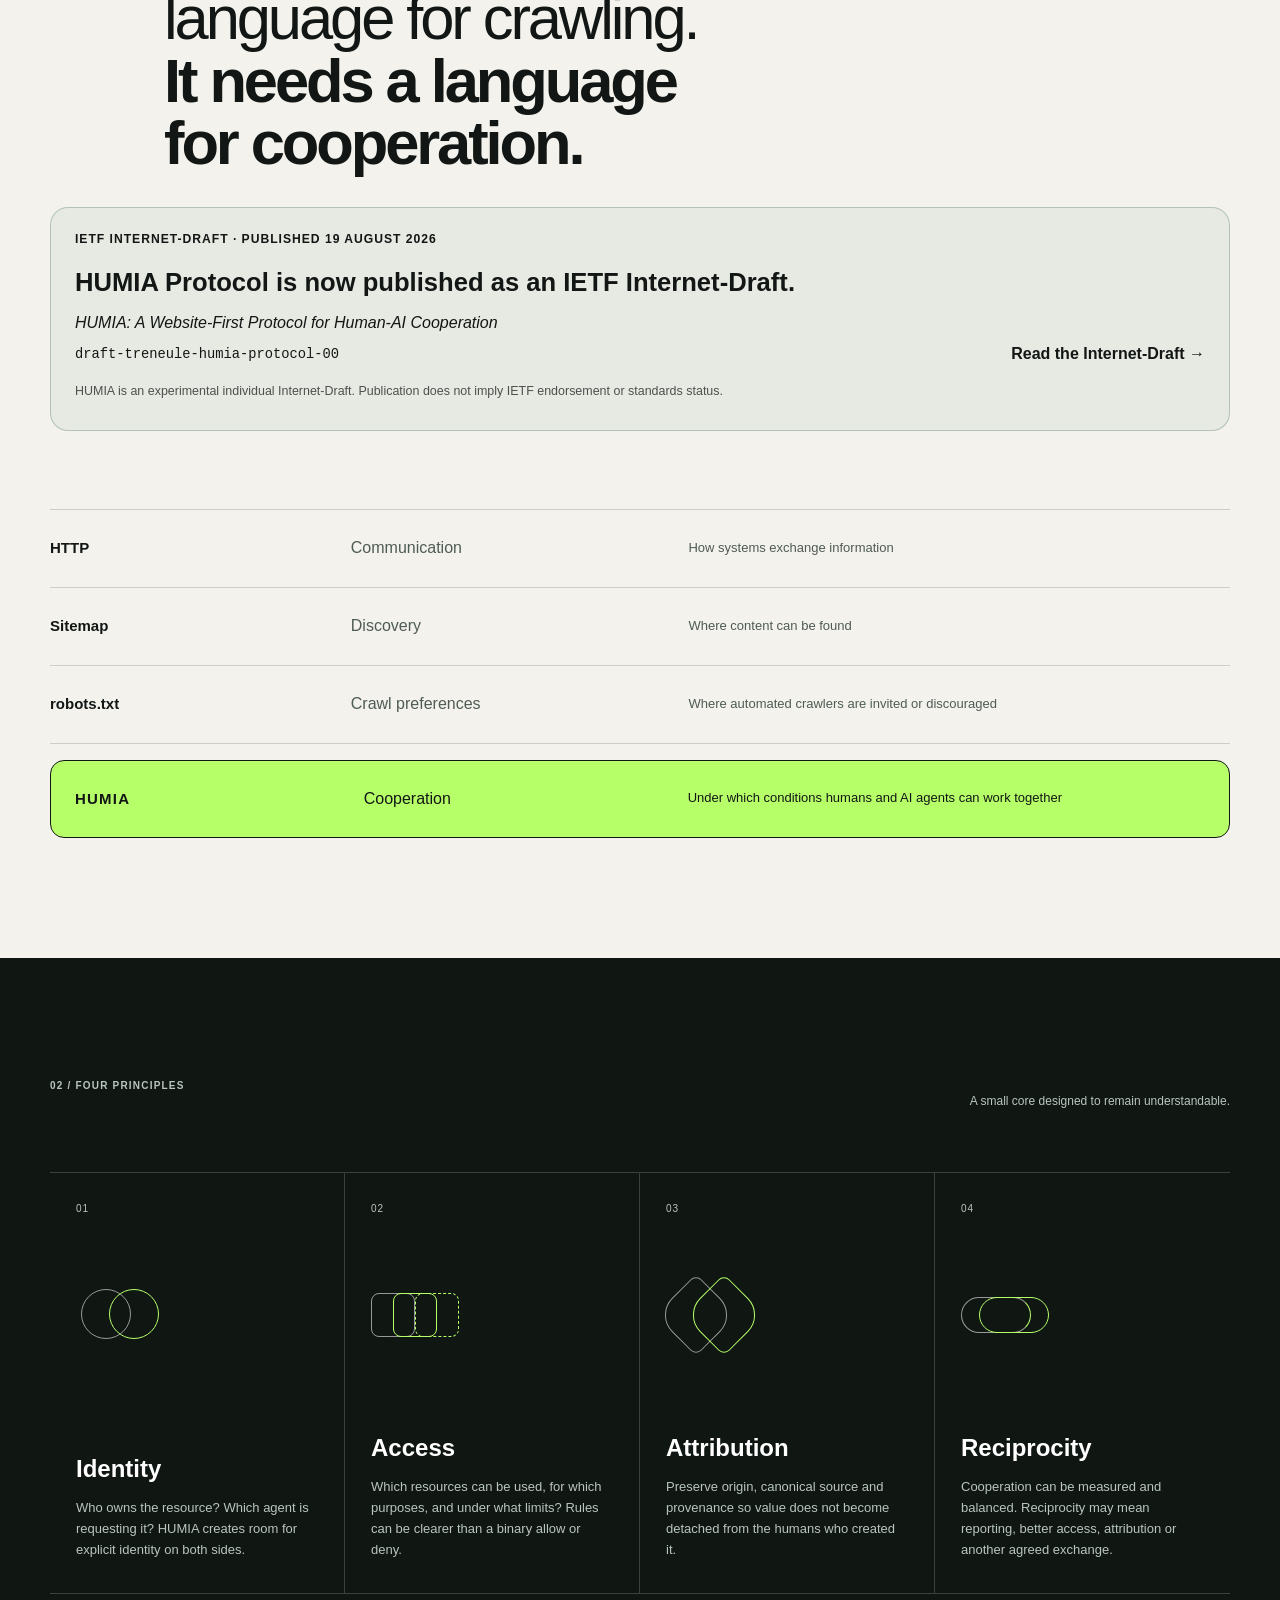
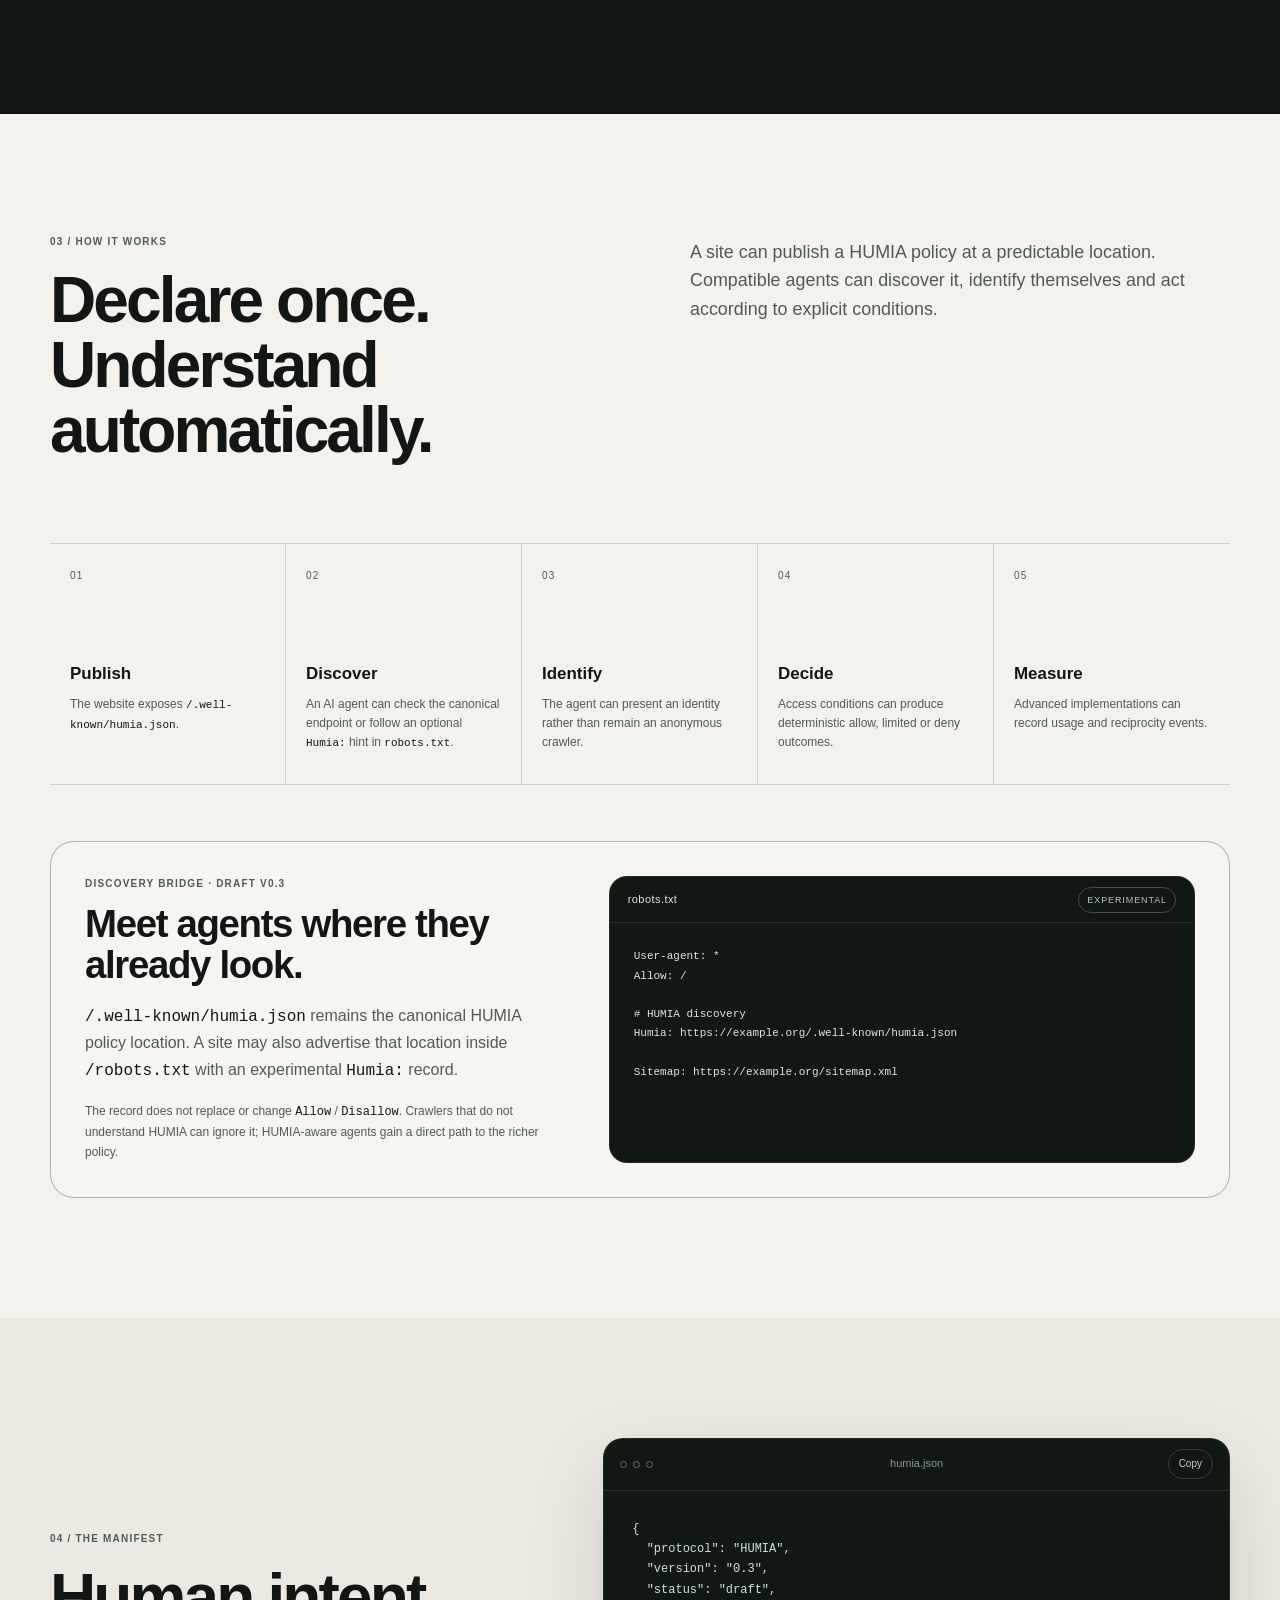
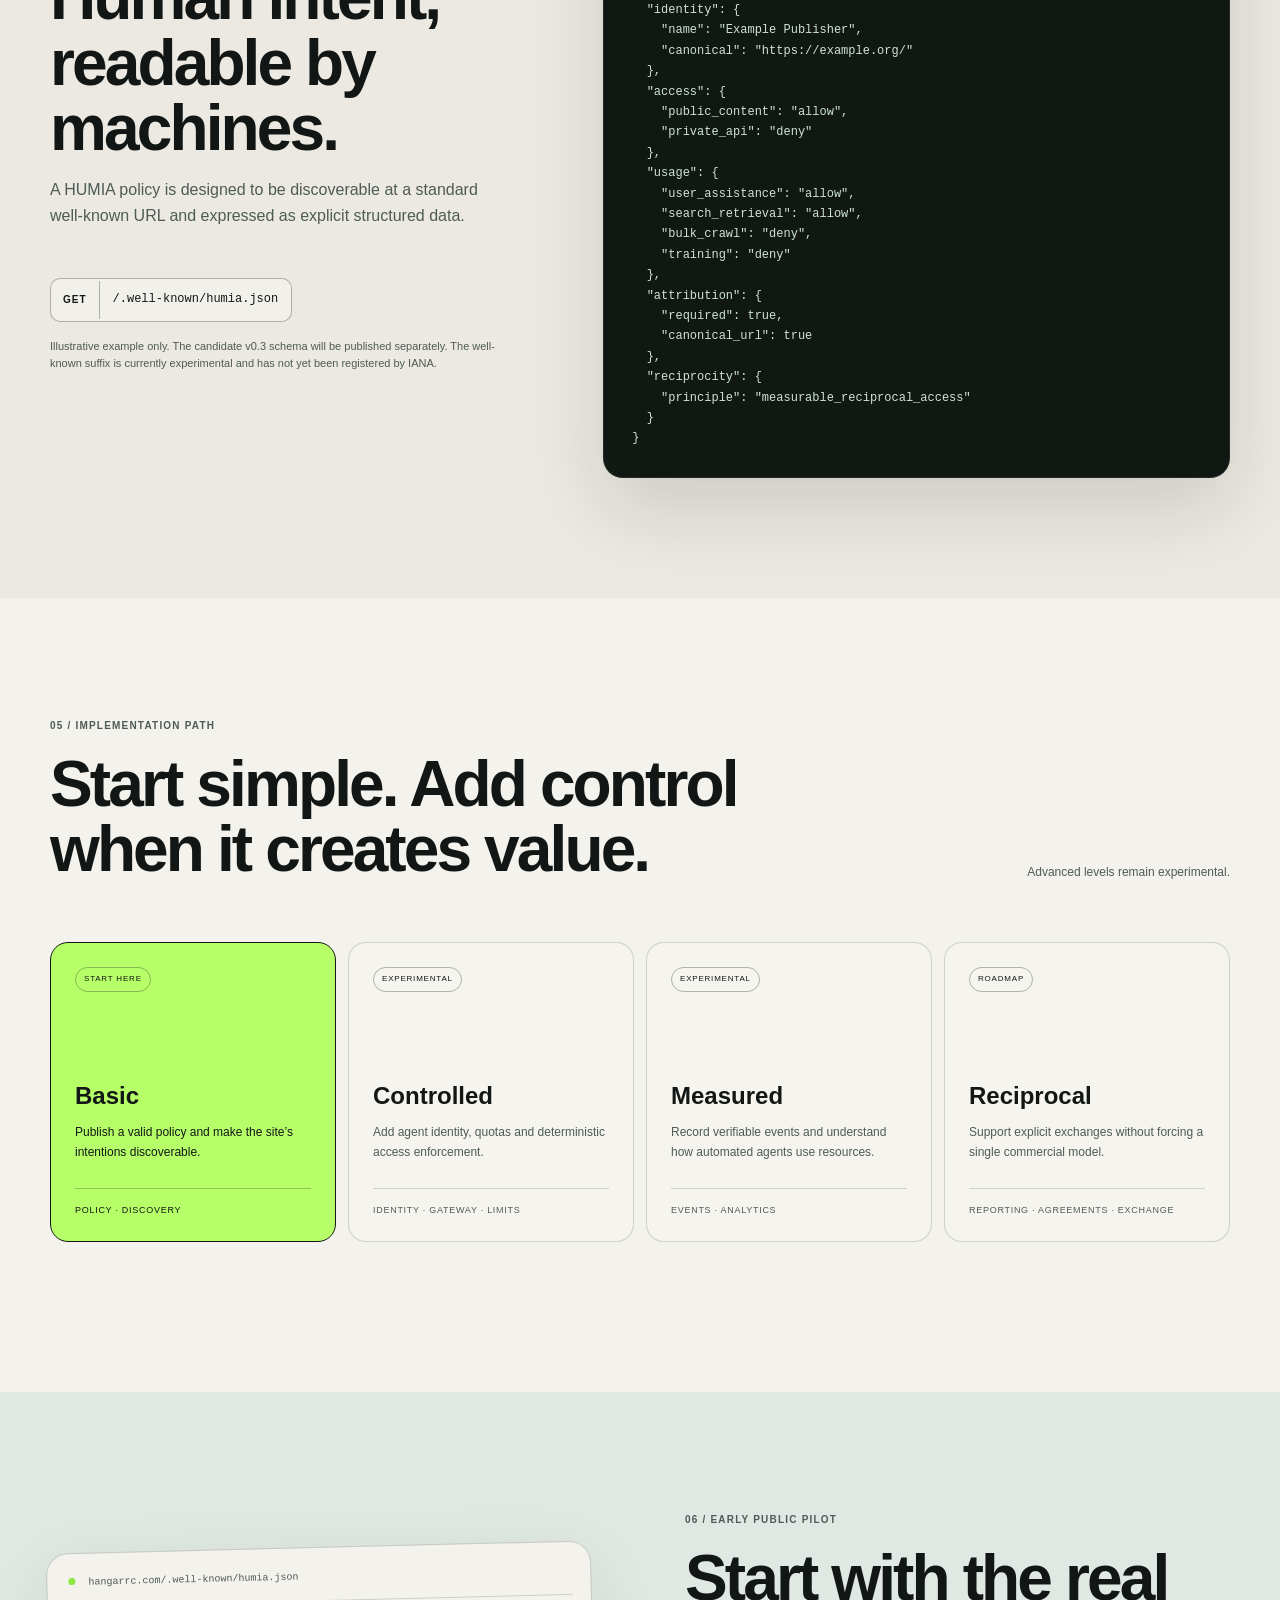
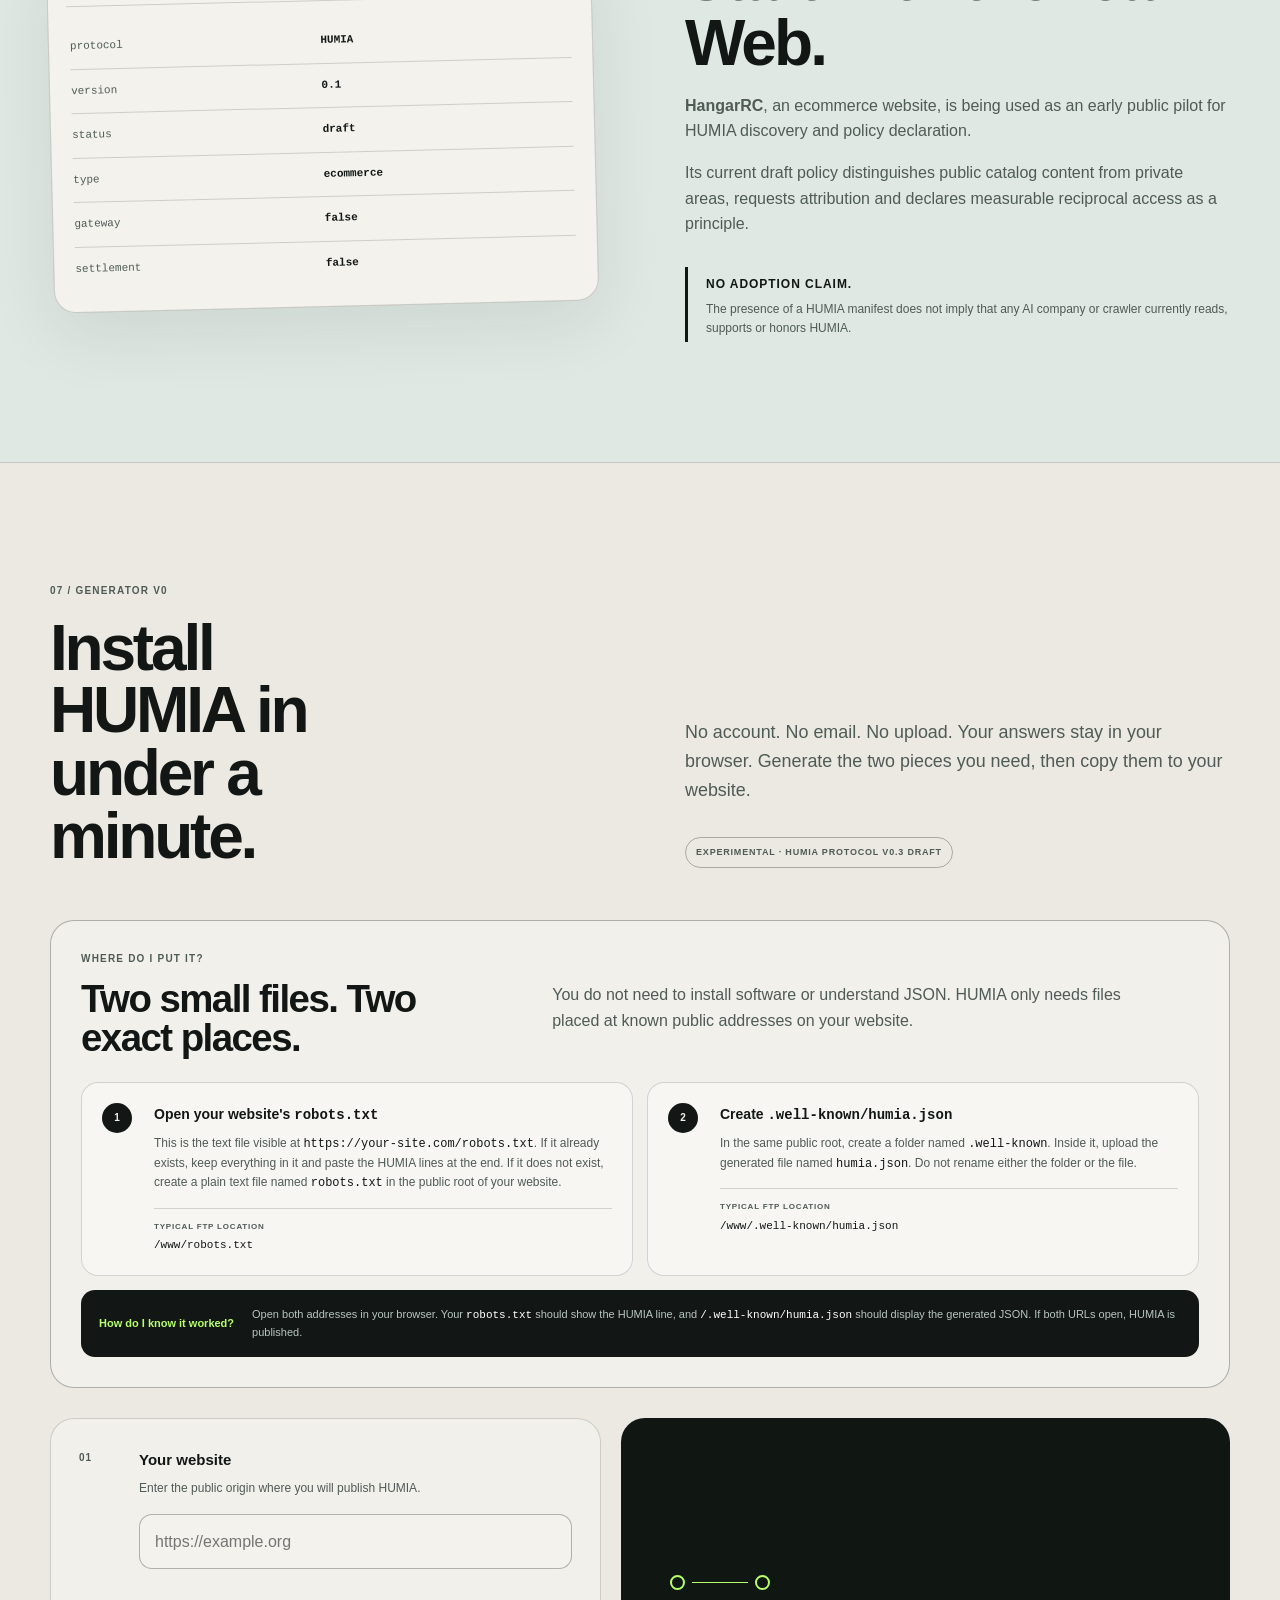
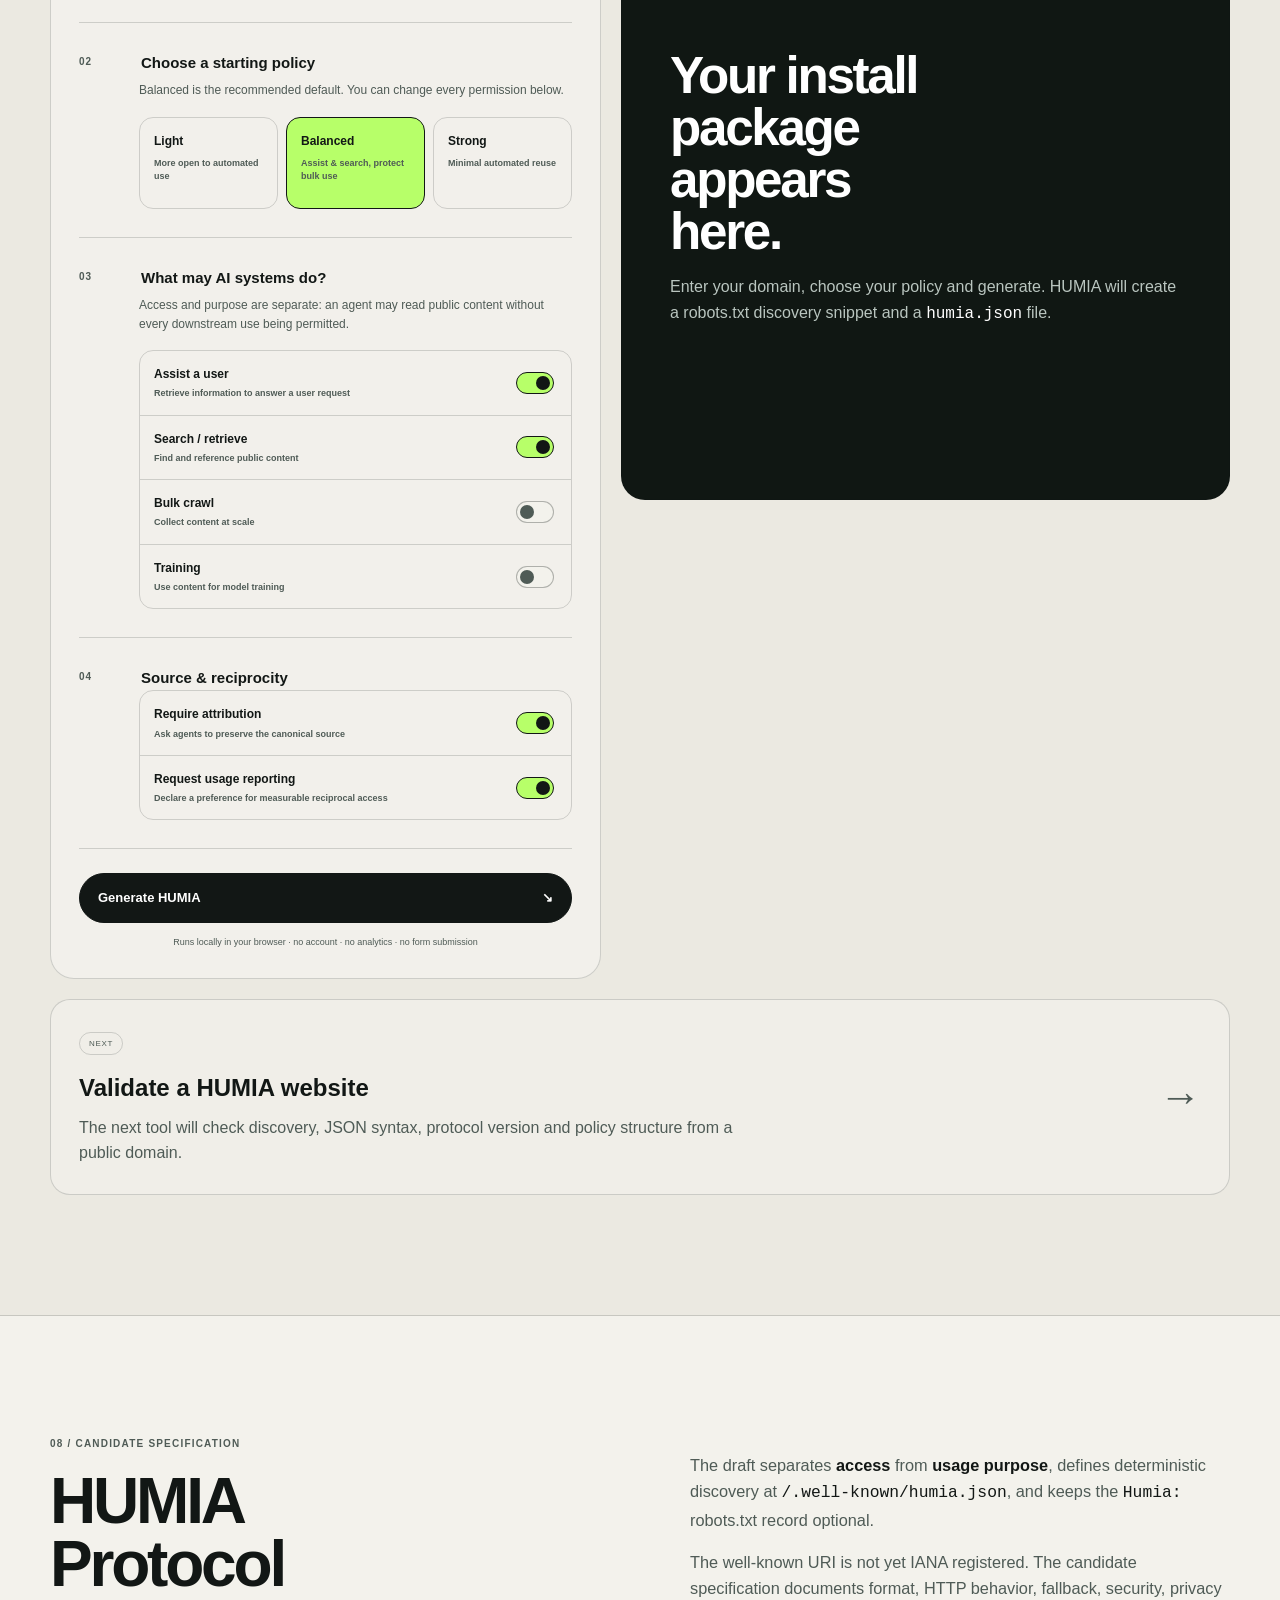
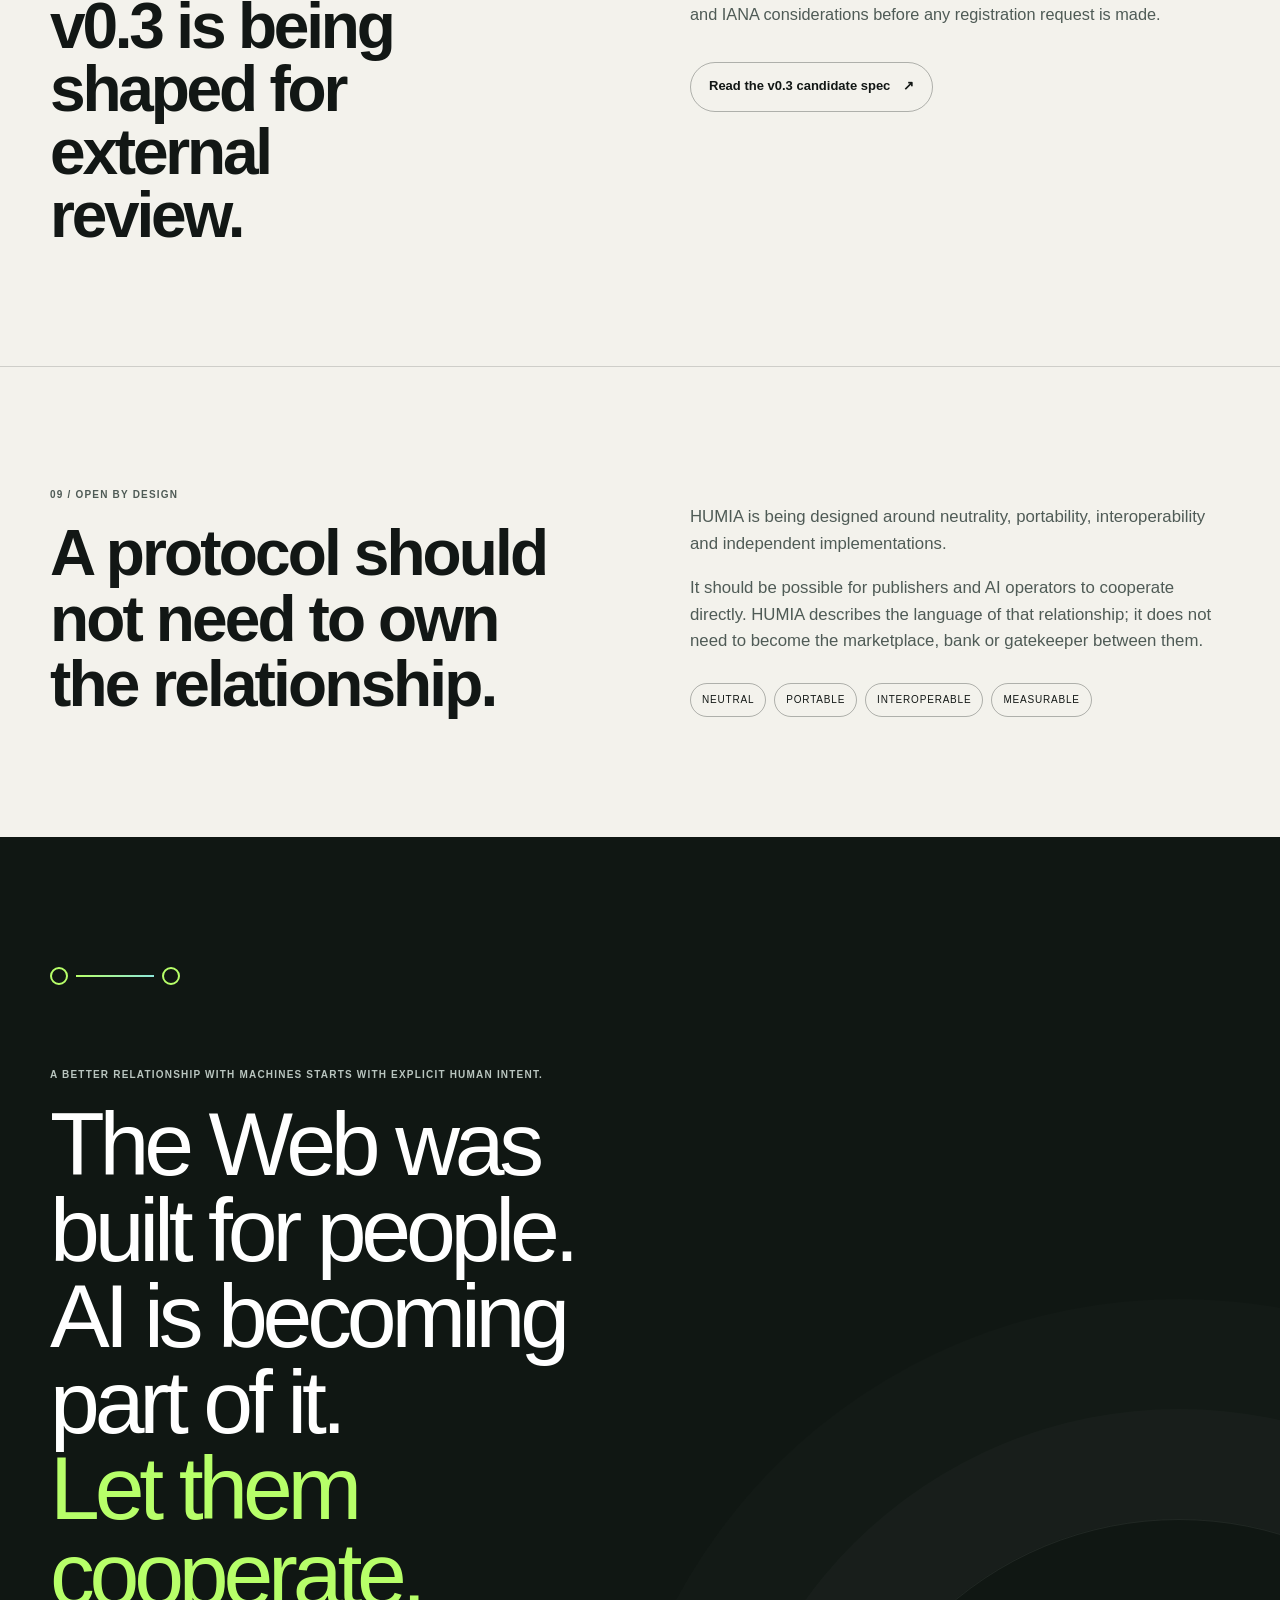
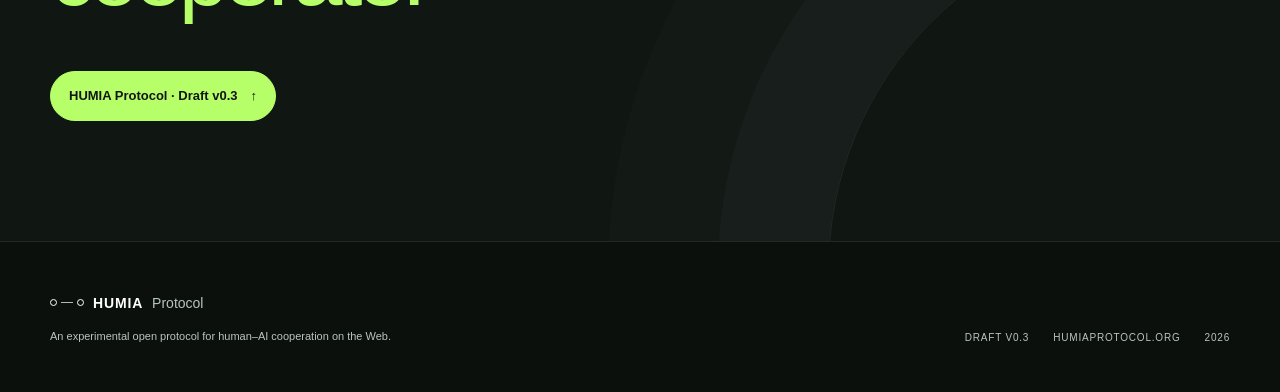
==== commit f3672d49: "feat: announce HUMIA IETF Internet-Draft" ====
--- a/site/index.html
+++ b/site/index.html
@@ -120,6 +120,24 @@
       <div class="shell manifesto-line reveal" aria-label="HUMIA manifesto">
         <span class="manifesto-rule" aria-hidden="true"></span>
         <blockquote>The Web has a language for crawling.<br><strong>It needs a language for cooperation.</strong></blockquote>
+      </div>
+
+      <div class="shell ietf-banner reveal" aria-label="HUMIA IETF Internet-Draft">
+        <div class="ietf-banner-label">IETF Internet-Draft · Published 19 August 2026</div>
+        <div class="ietf-banner-content">
+          <div>
+            <h3>HUMIA Protocol is now published as an IETF Internet-Draft.</h3>
+            <p><em>HUMIA: A Website-First Protocol for Human-AI Cooperation</em></p>
+            <code>draft-treneule-humia-protocol-00</code>
+          </div>
+          <a
+            class="ietf-banner-link"
+            href="https://datatracker.ietf.org/doc/draft-treneule-humia-protocol/"
+            target="_blank"
+            rel="noopener noreferrer"
+          >Read the Internet-Draft →</a>
+        </div>
+        <p class="ietf-banner-note">HUMIA is an experimental individual Internet-Draft. Publication does not imply IETF endorsement or standards status.</p>
       </div>
 
       <div class="shell protocol-stack reveal" aria-label="Existing web layers and HUMIA">
--- a/site/css/humia.css
+++ b/site/css/humia.css
@@ -484,3 +484,69 @@
   .validator-preview { align-items: flex-start; }
   .validator-arrow { display: none; }
 }
+
+/* IETF Internet-Draft announcement */
+.ietf-banner {
+  margin-top: 2rem;
+  margin-bottom: 2rem;
+  padding: 1.4rem 1.5rem;
+  border: 1px solid rgba(41, 91, 72, 0.28);
+  border-radius: 18px;
+  background: rgba(41, 91, 72, 0.055);
+}
+
+.ietf-banner-label {
+  margin-bottom: 0.75rem;
+  font-size: 0.76rem;
+  font-weight: 700;
+  letter-spacing: 0.08em;
+  text-transform: uppercase;
+}
+
+.ietf-banner-content {
+  display: flex;
+  align-items: flex-end;
+  justify-content: space-between;
+  gap: 2rem;
+}
+
+.ietf-banner h3 {
+  margin: 0 0 0.45rem;
+  font-size: clamp(1.25rem, 2vw, 1.75rem);
+}
+
+.ietf-banner p {
+  margin: 0.3rem 0;
+}
+
+.ietf-banner code {
+  font-size: 0.86rem;
+}
+
+.ietf-banner-link {
+  flex: 0 0 auto;
+  font-weight: 700;
+  text-decoration: none;
+  white-space: nowrap;
+}
+
+.ietf-banner-link:hover {
+  text-decoration: underline;
+}
+
+.ietf-banner-note {
+  margin-top: 1rem !important;
+  font-size: 0.78rem;
+  opacity: 0.72;
+}
+
+@media (max-width: 720px) {
+  .ietf-banner-content {
+    display: block;
+  }
+
+  .ietf-banner-link {
+    display: inline-block;
+    margin-top: 1rem;
+  }
+}
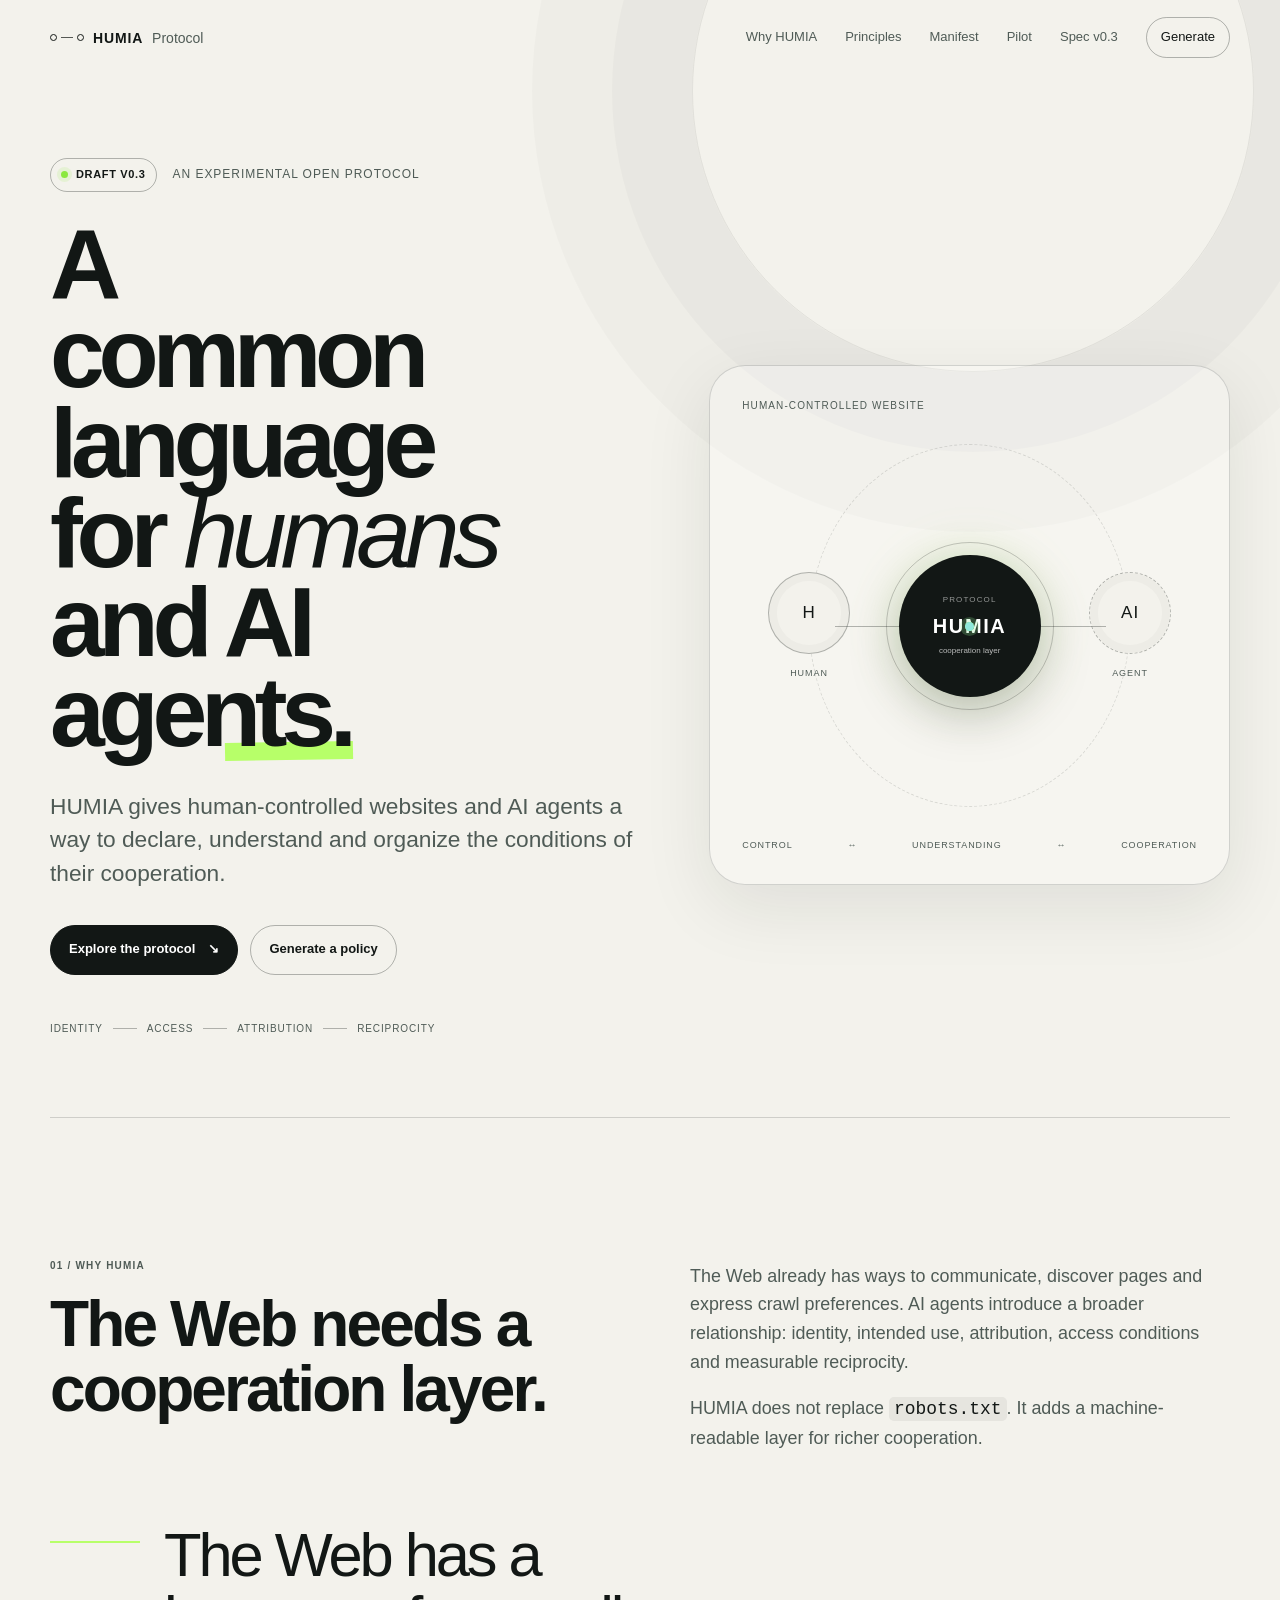
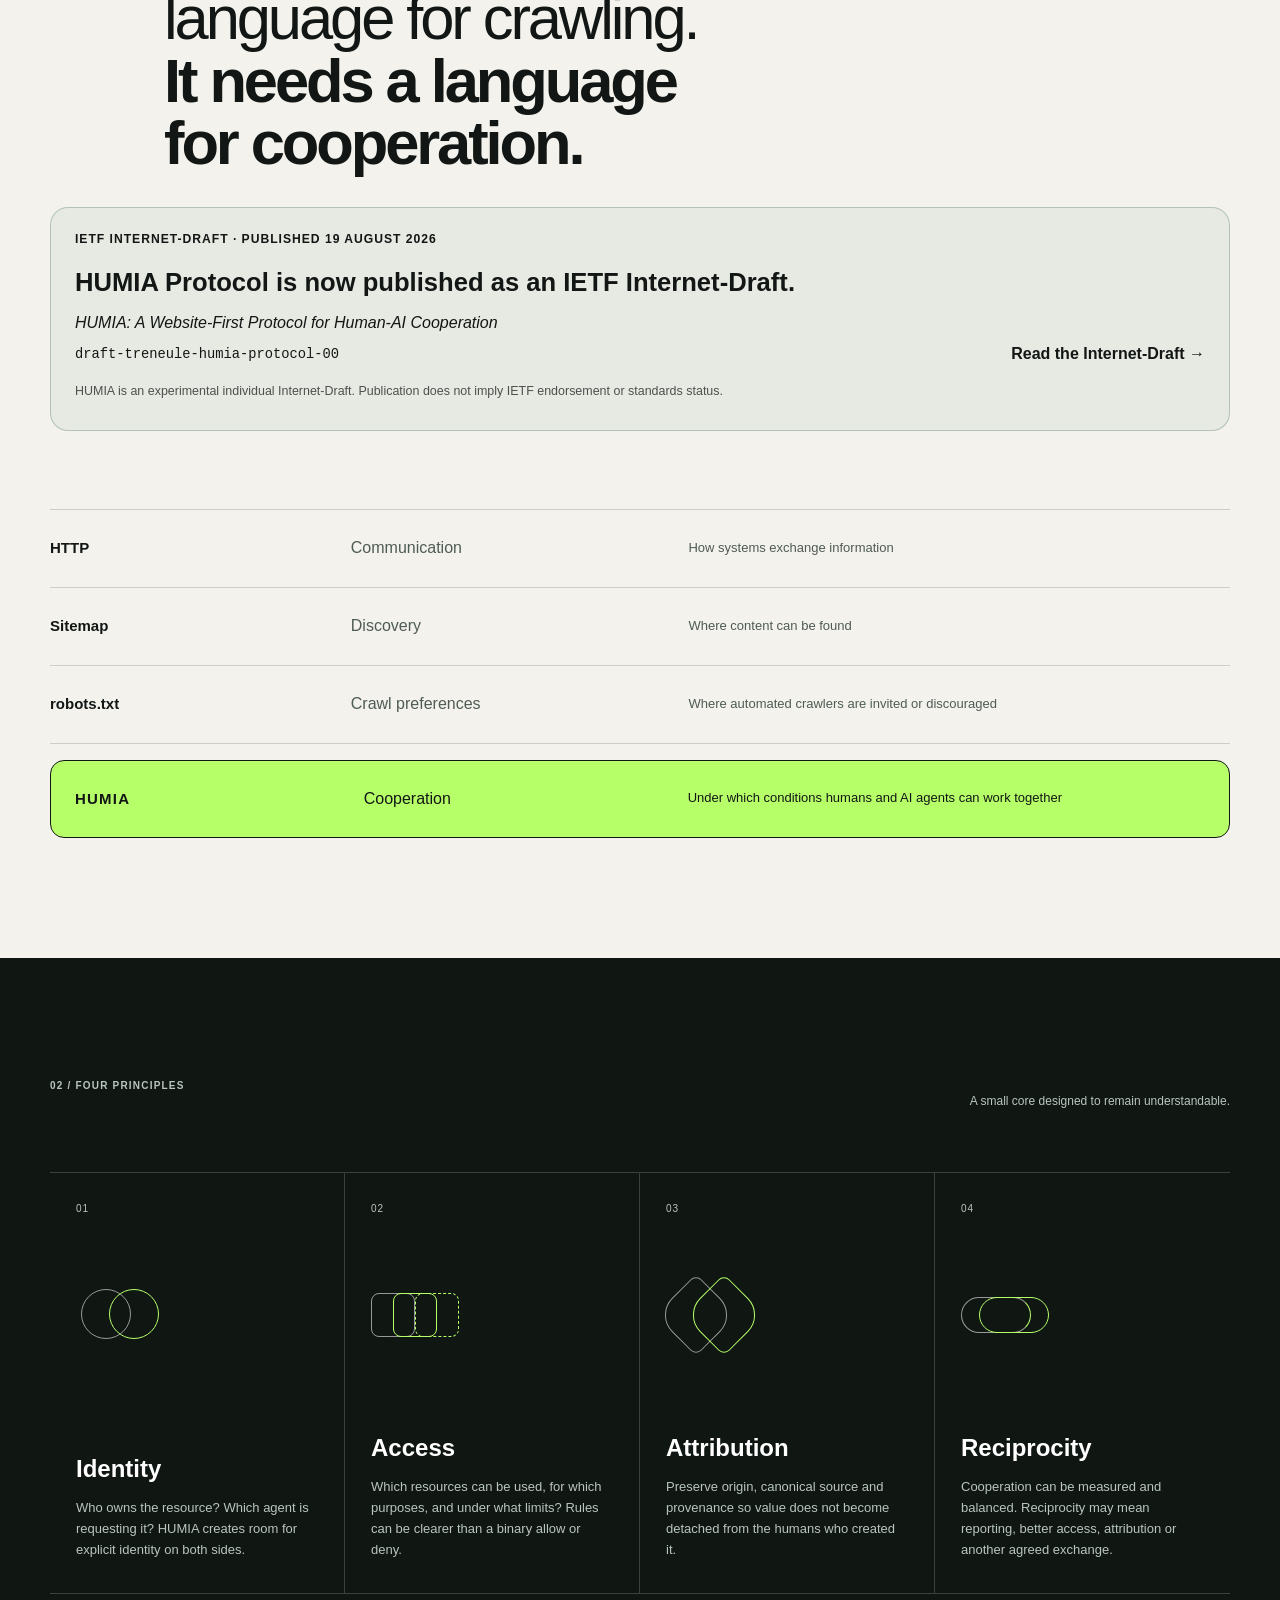
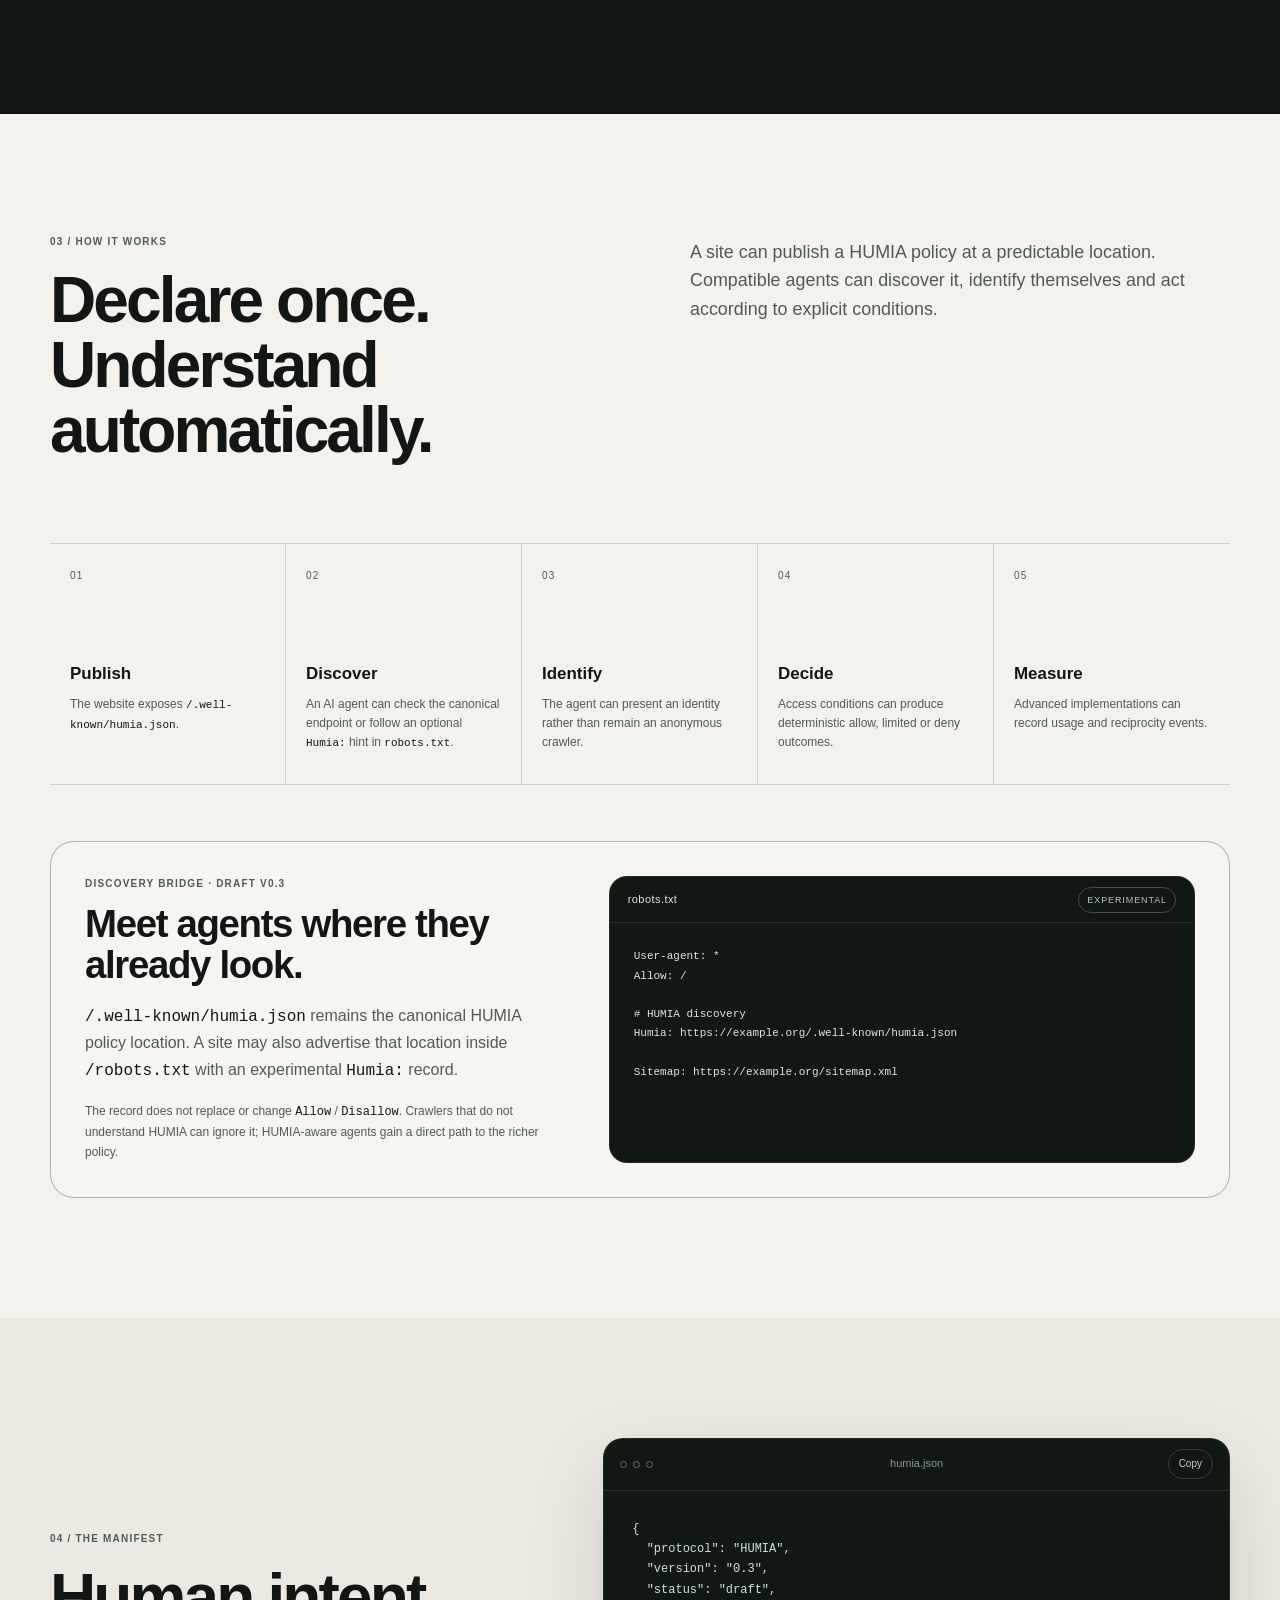
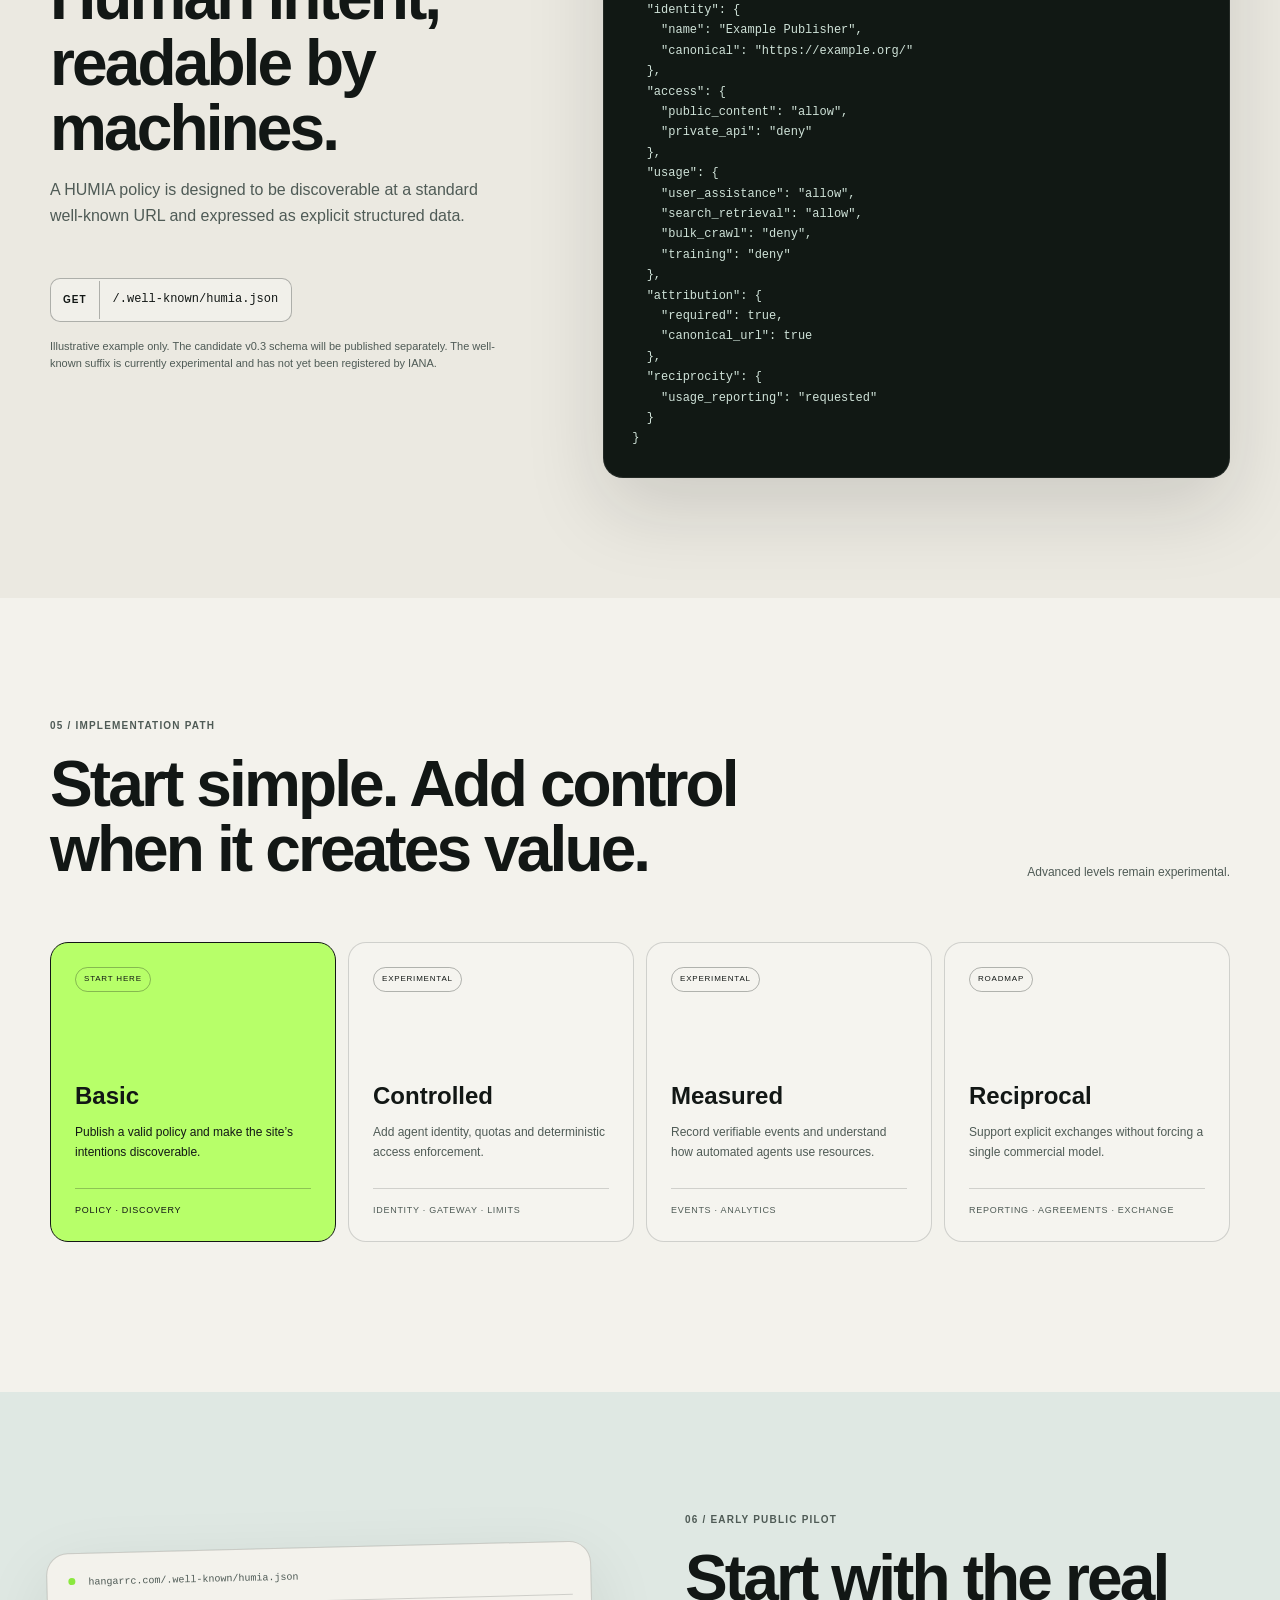
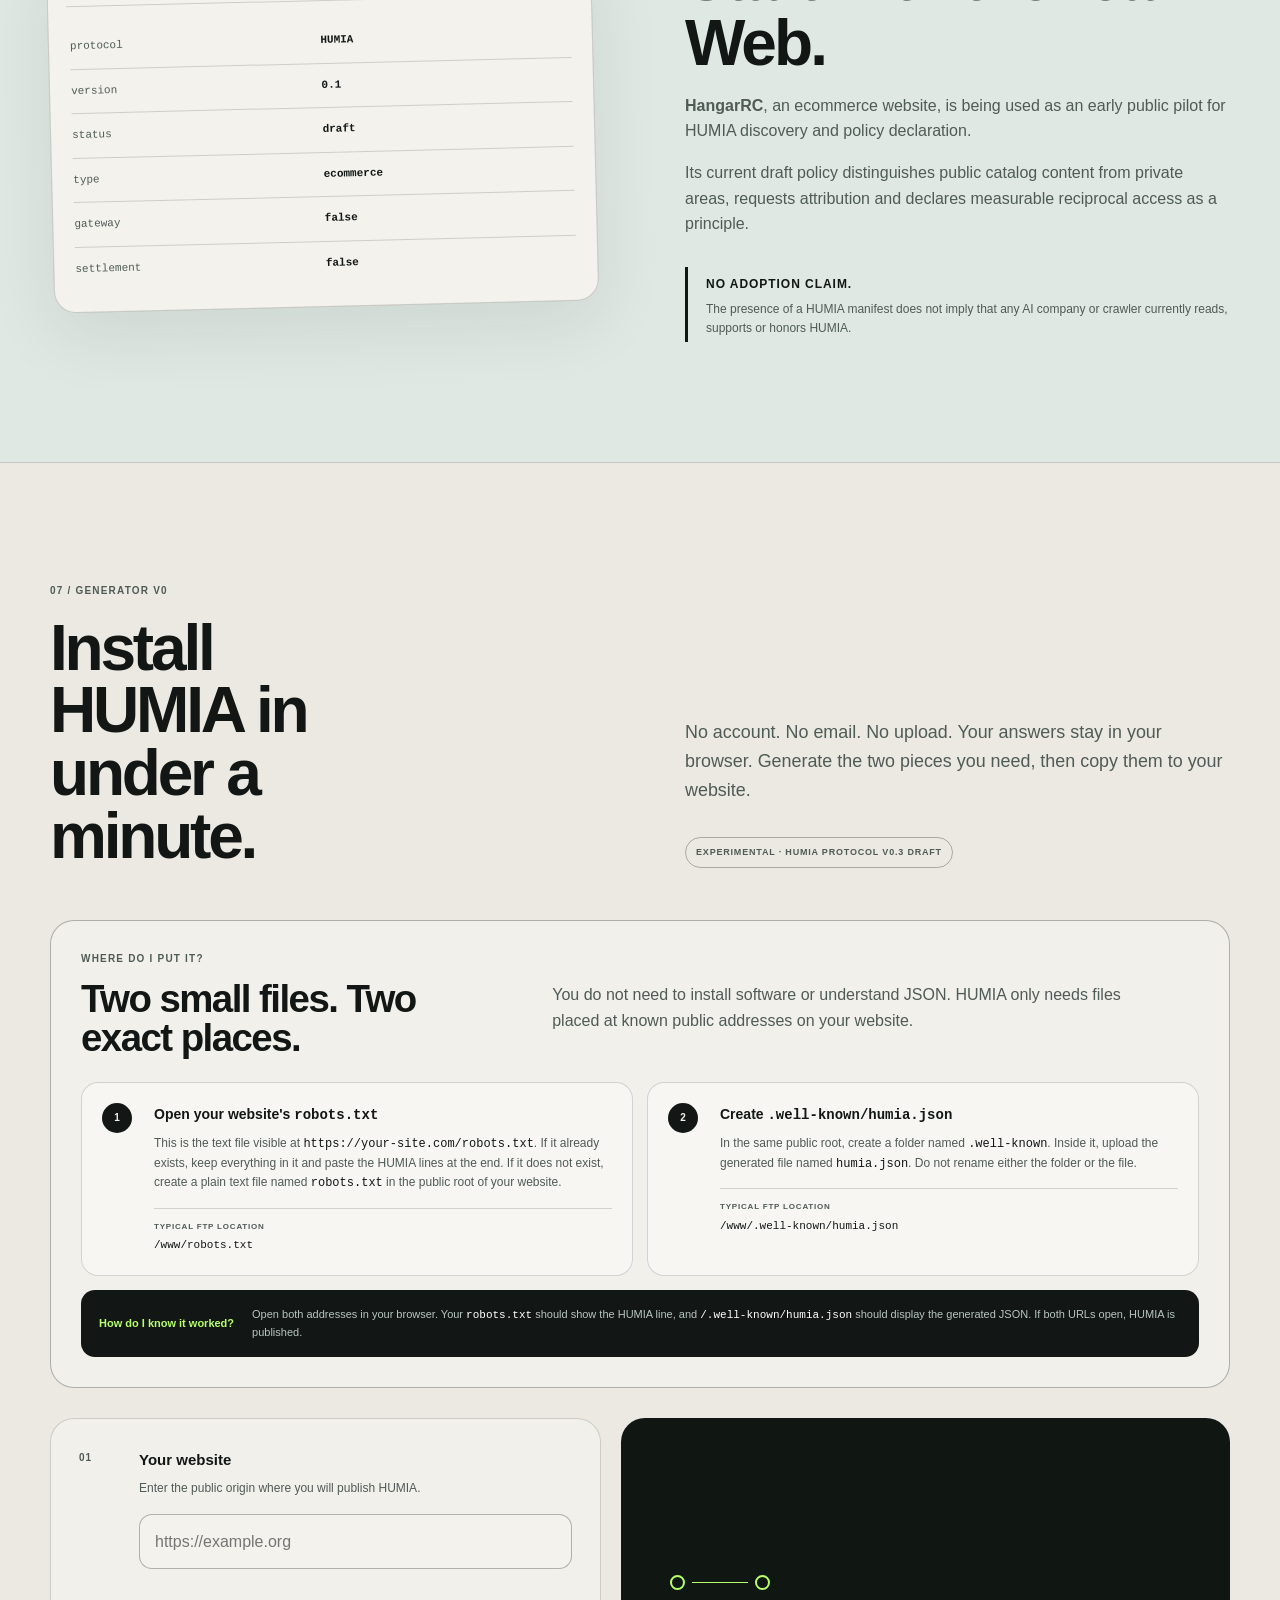
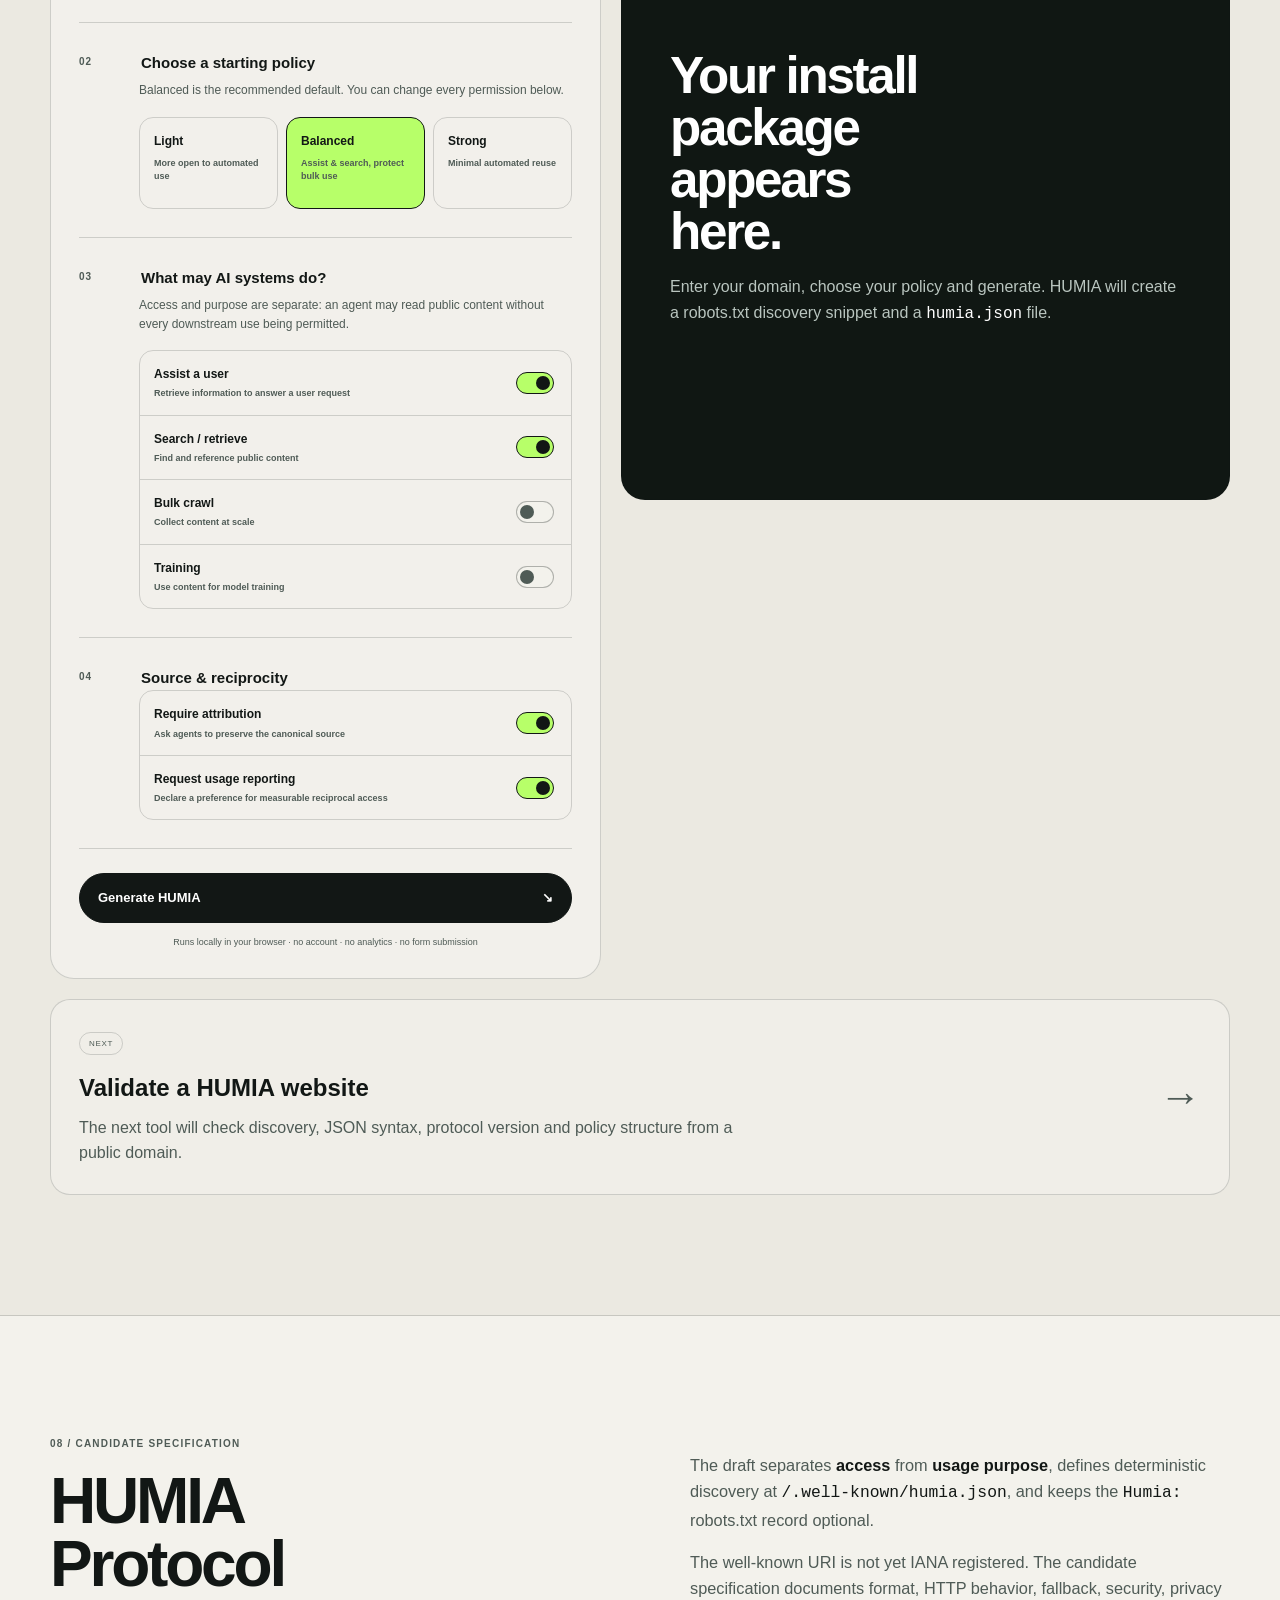
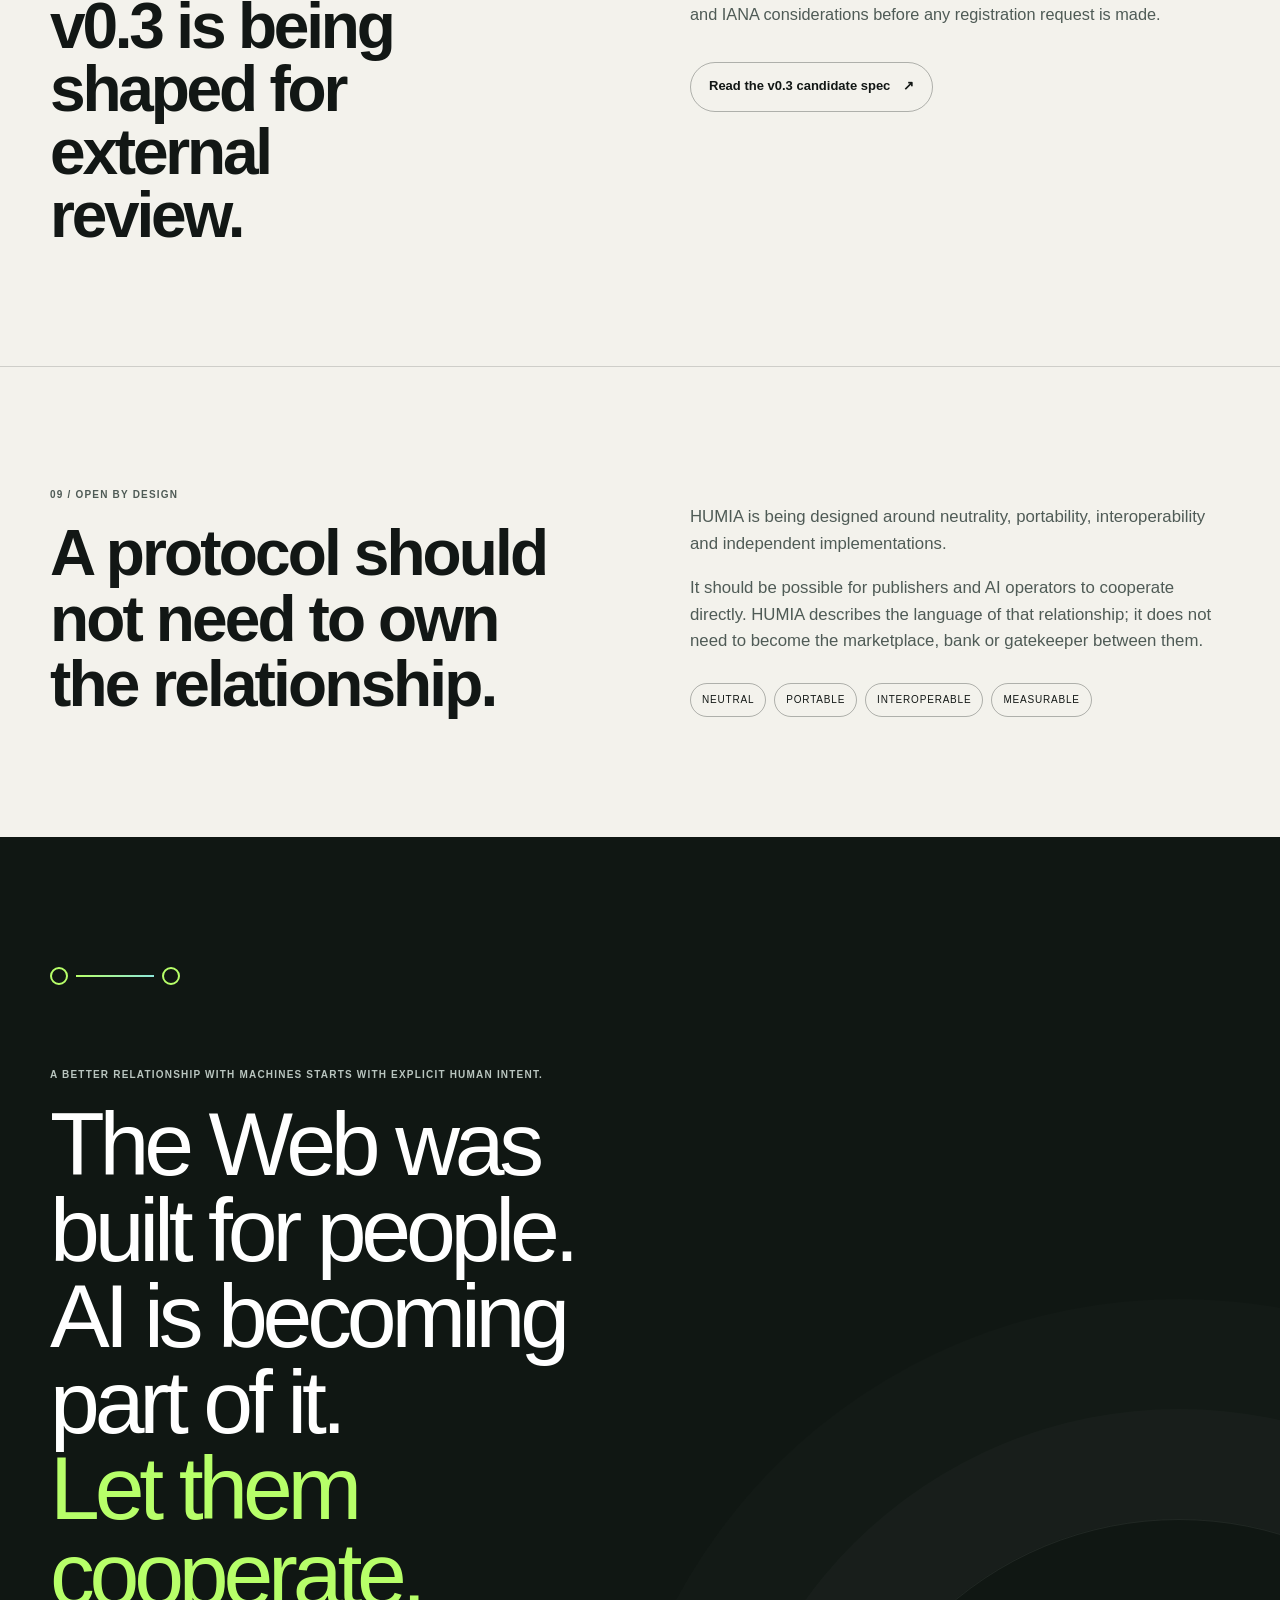
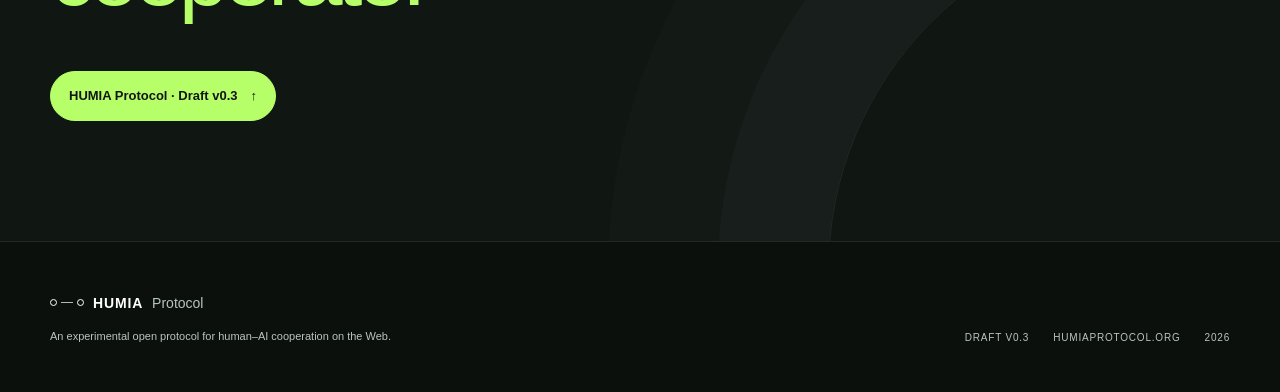
==== commit 3fa3fbb5: "fix: align generator with HUMIA v0.3" ====
--- a/site/index.html
+++ b/site/index.html
@@ -279,7 +279,7 @@
     "canonical_url": true
   },
   "reciprocity": {
-    "principle": "measurable_reciprocal_access"
+    "usage_reporting": "requested"
   }
 }</code></pre>
         </div>
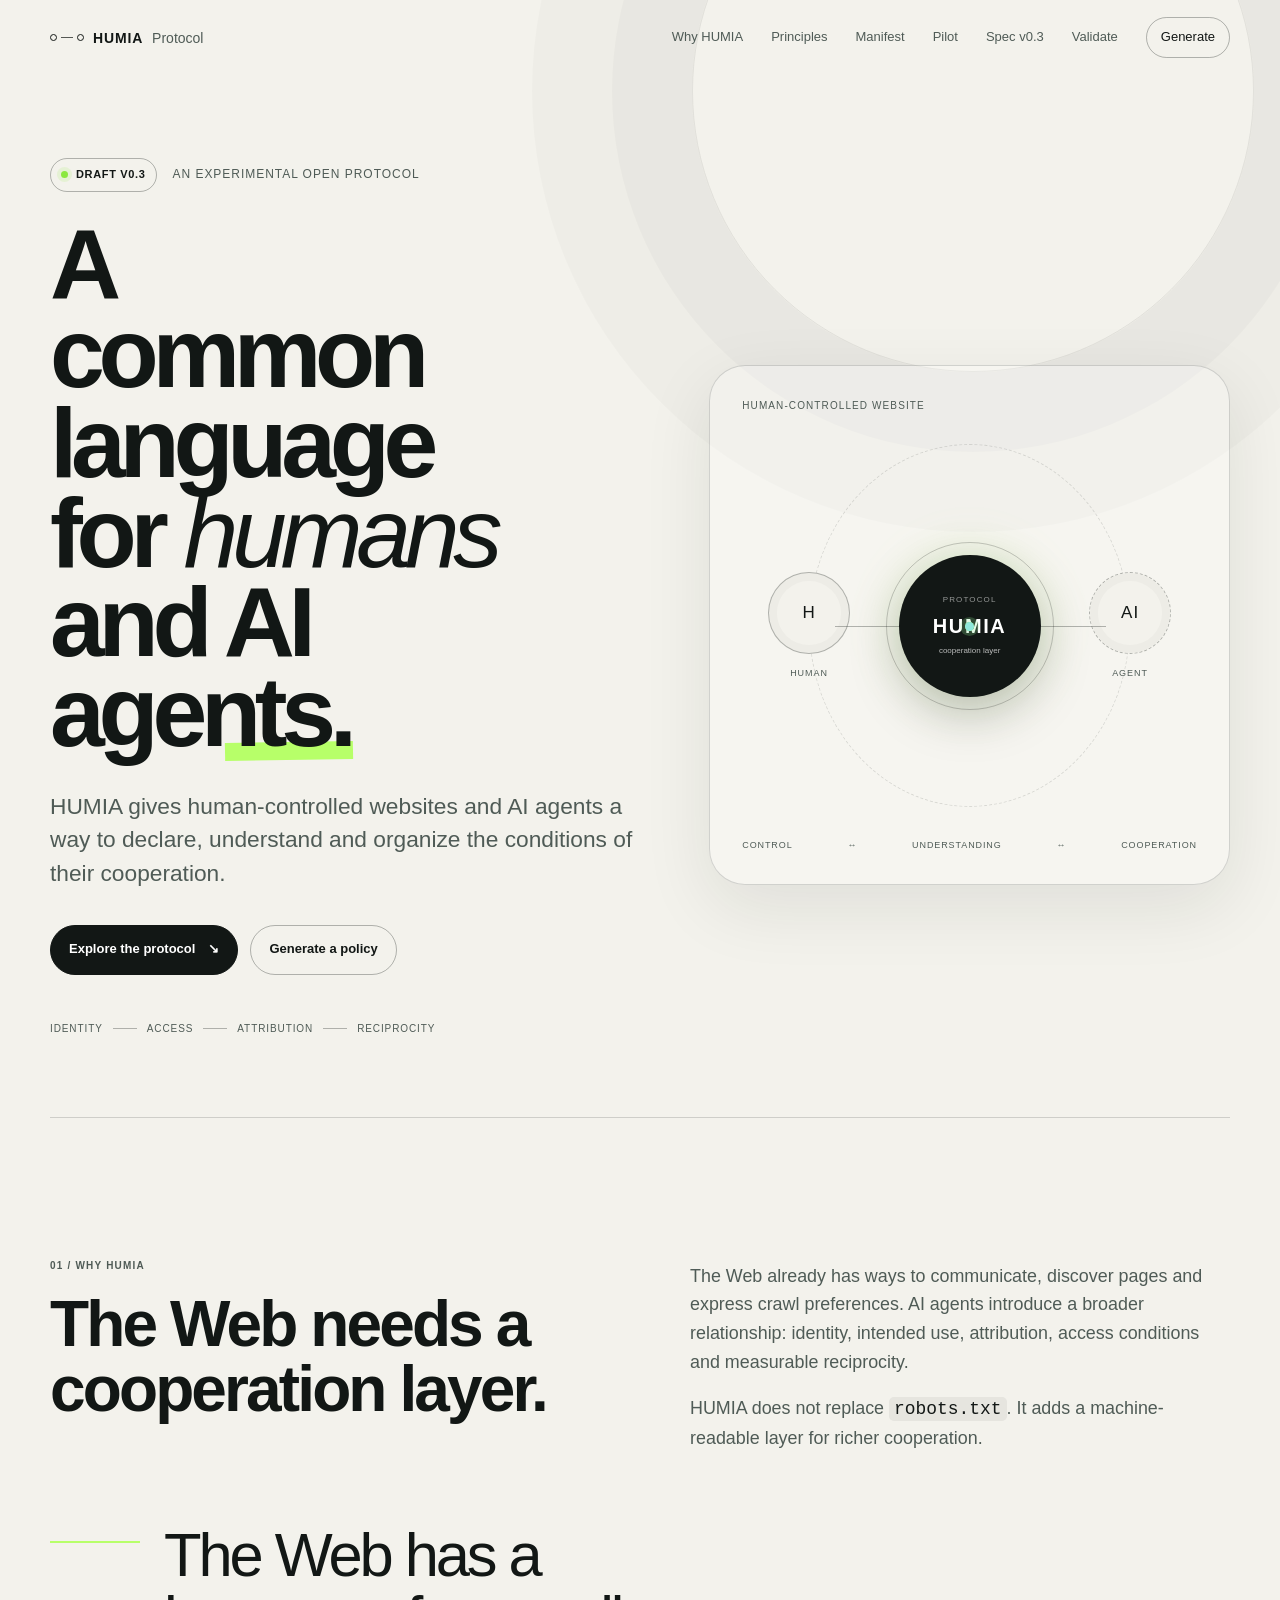
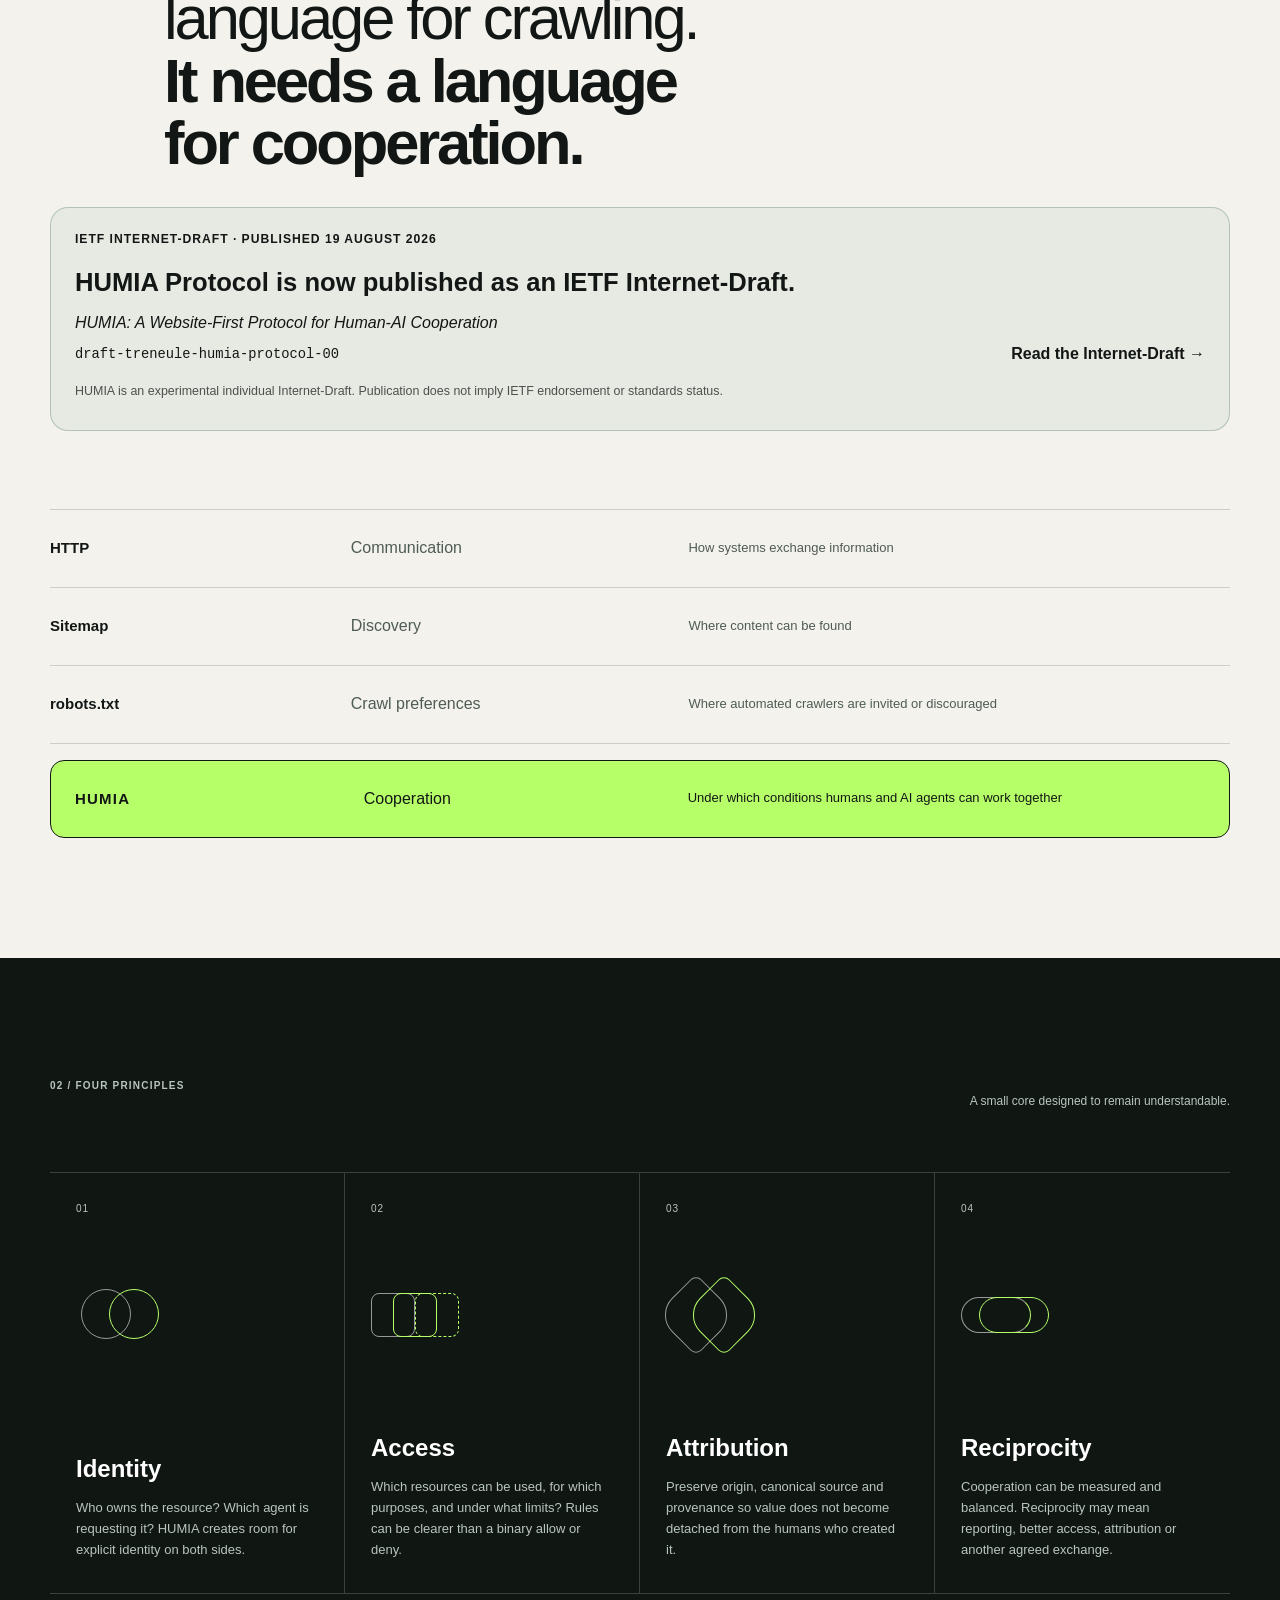
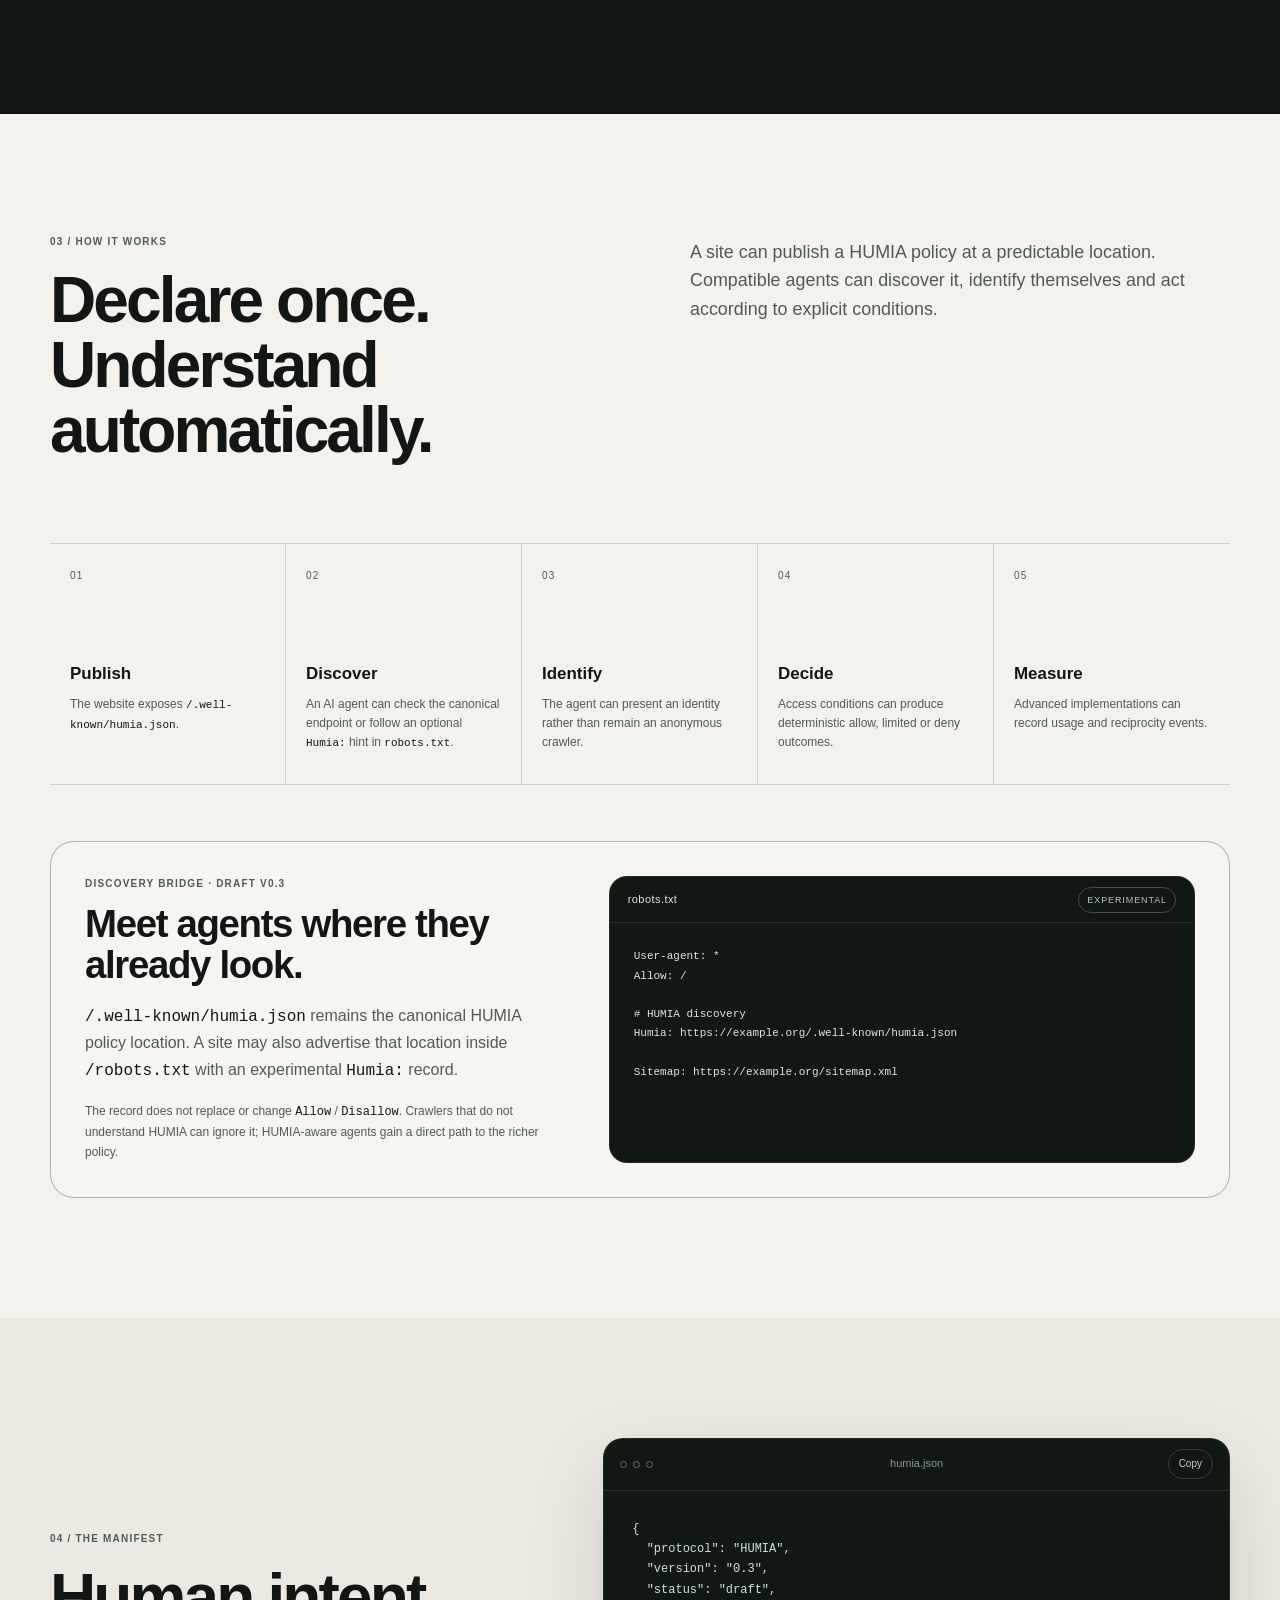
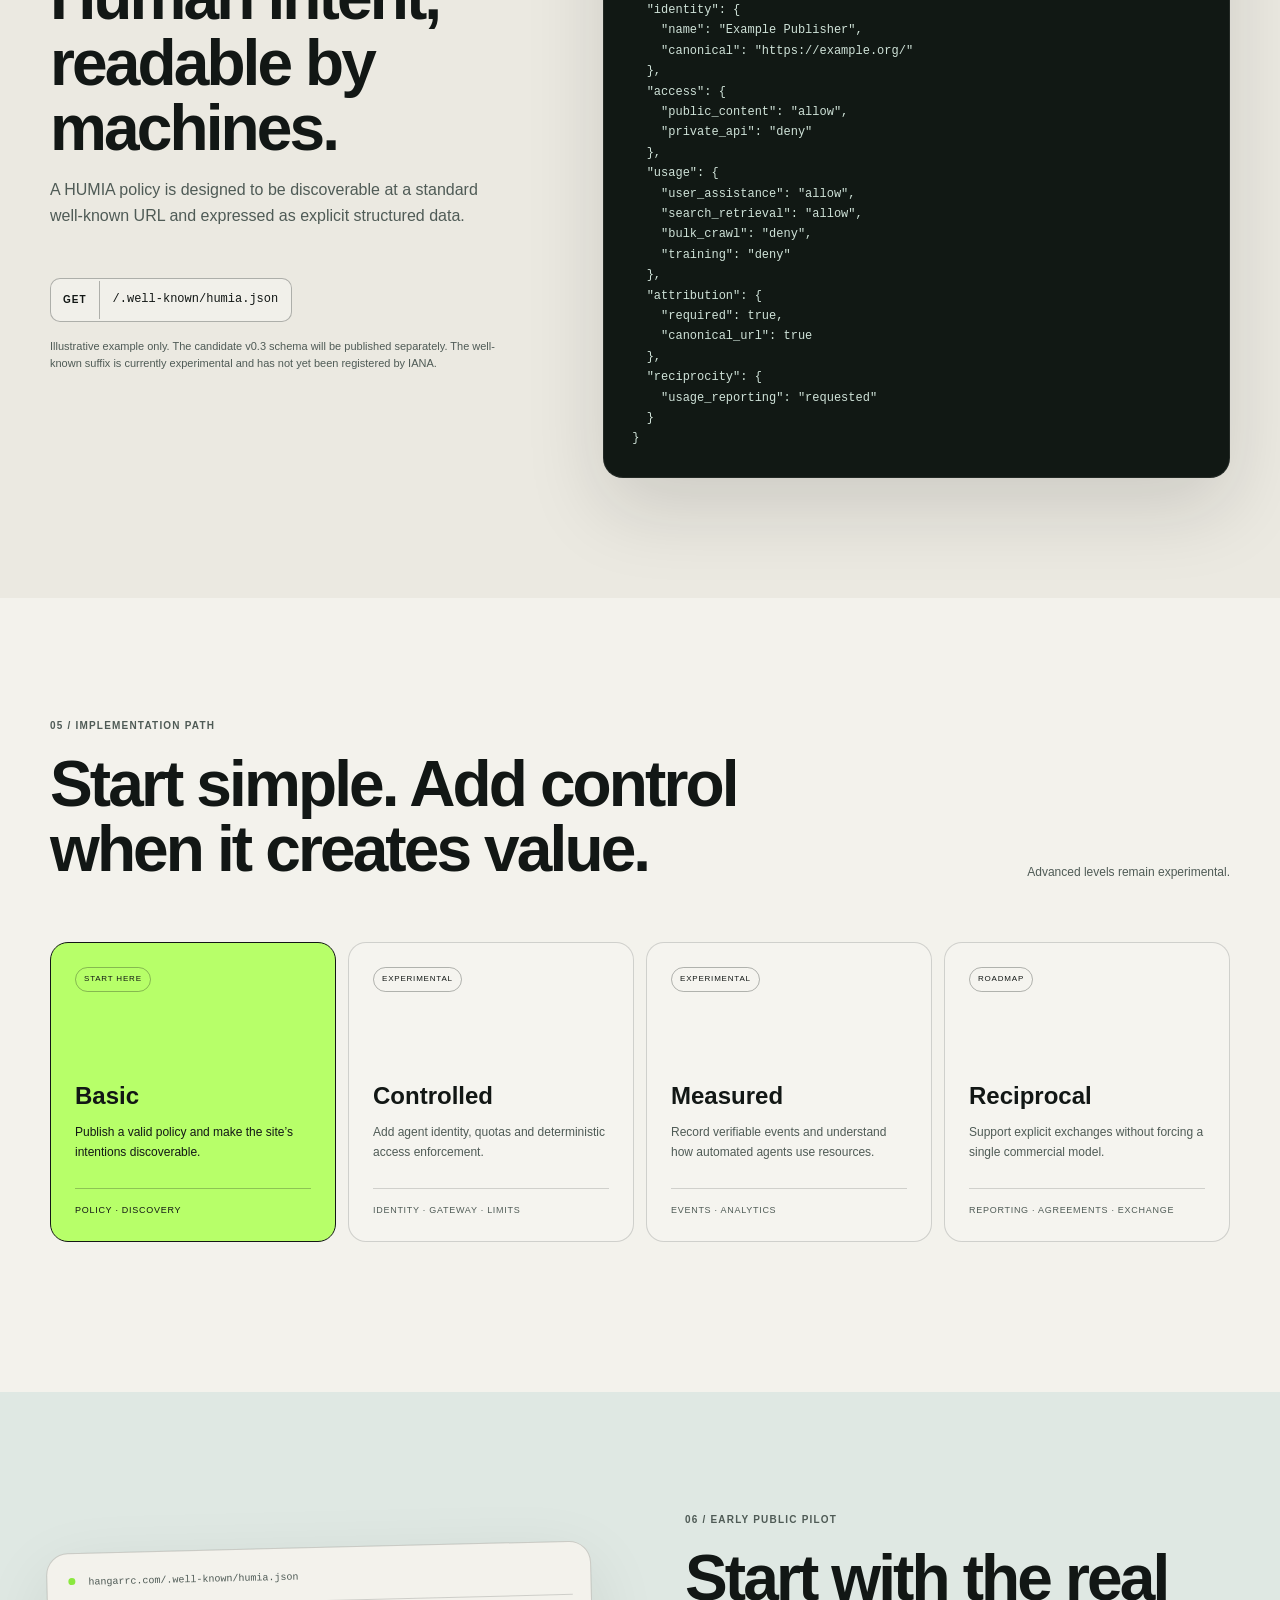
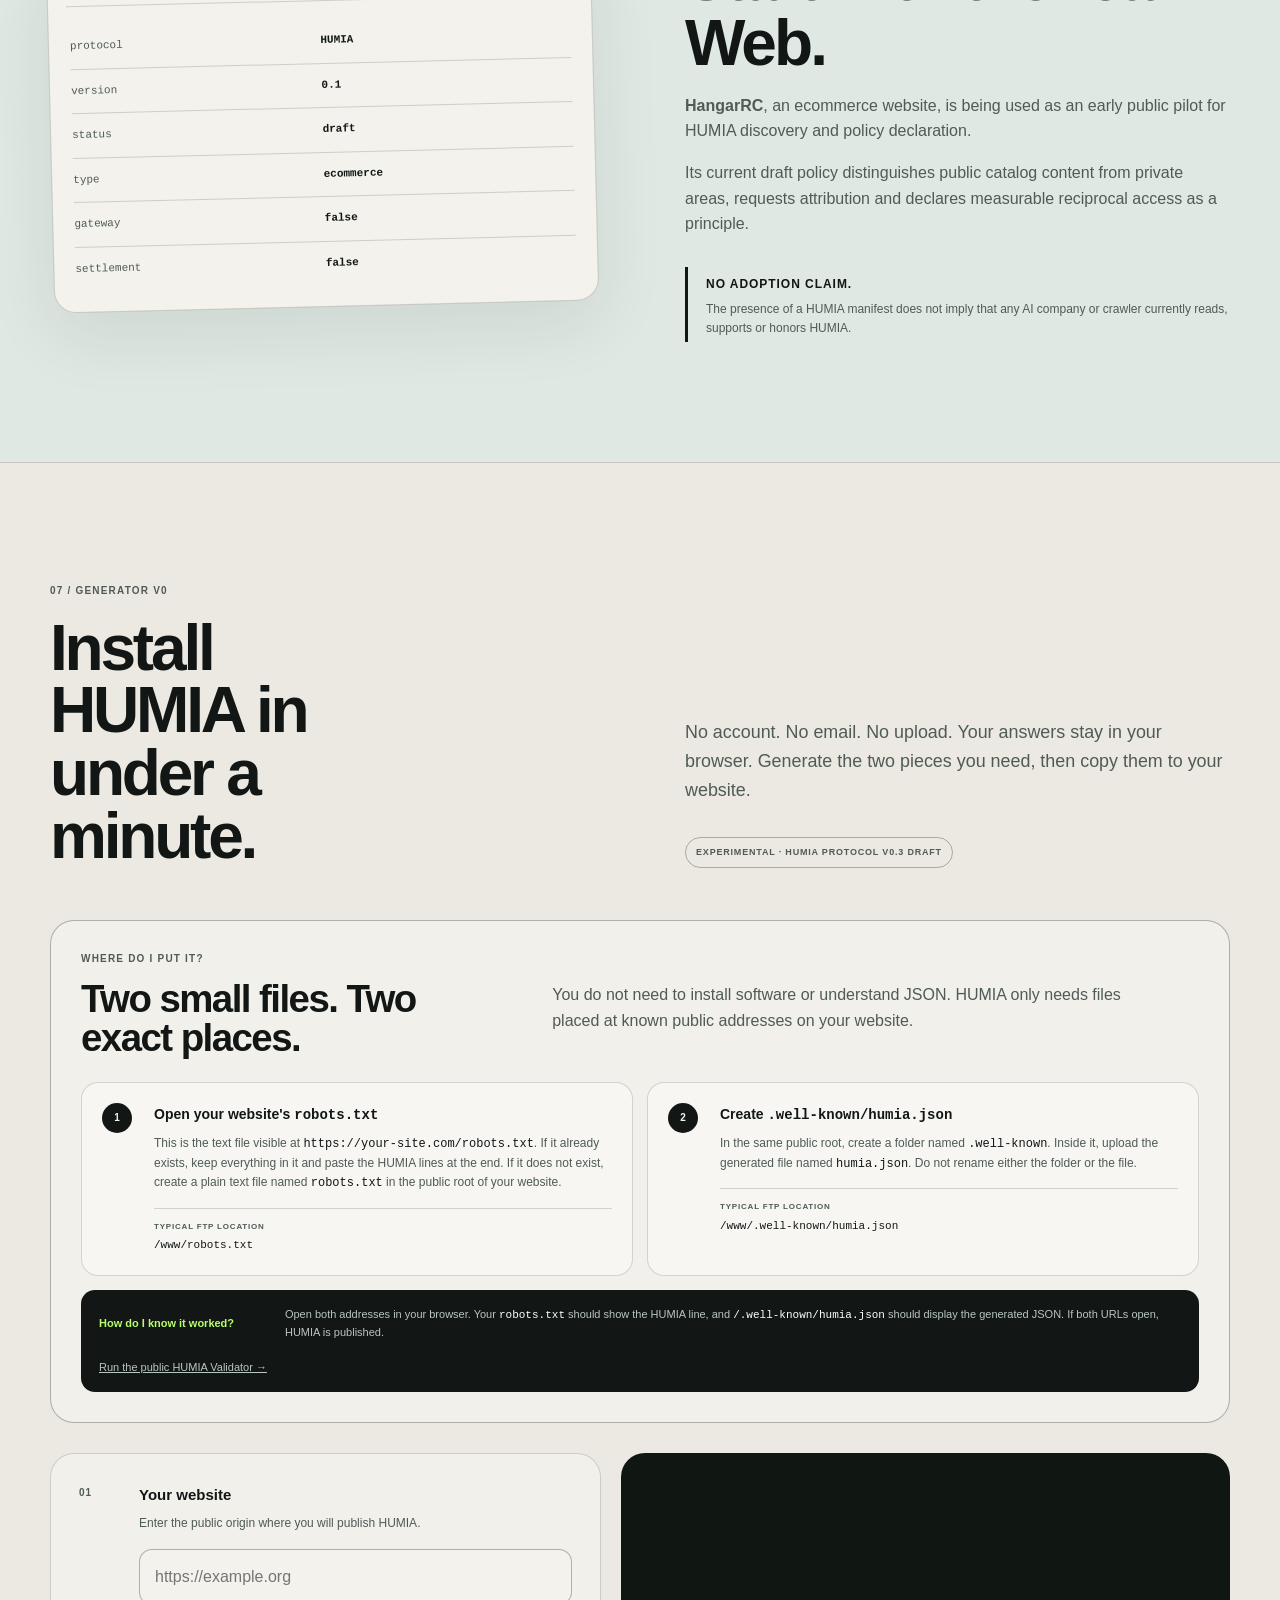
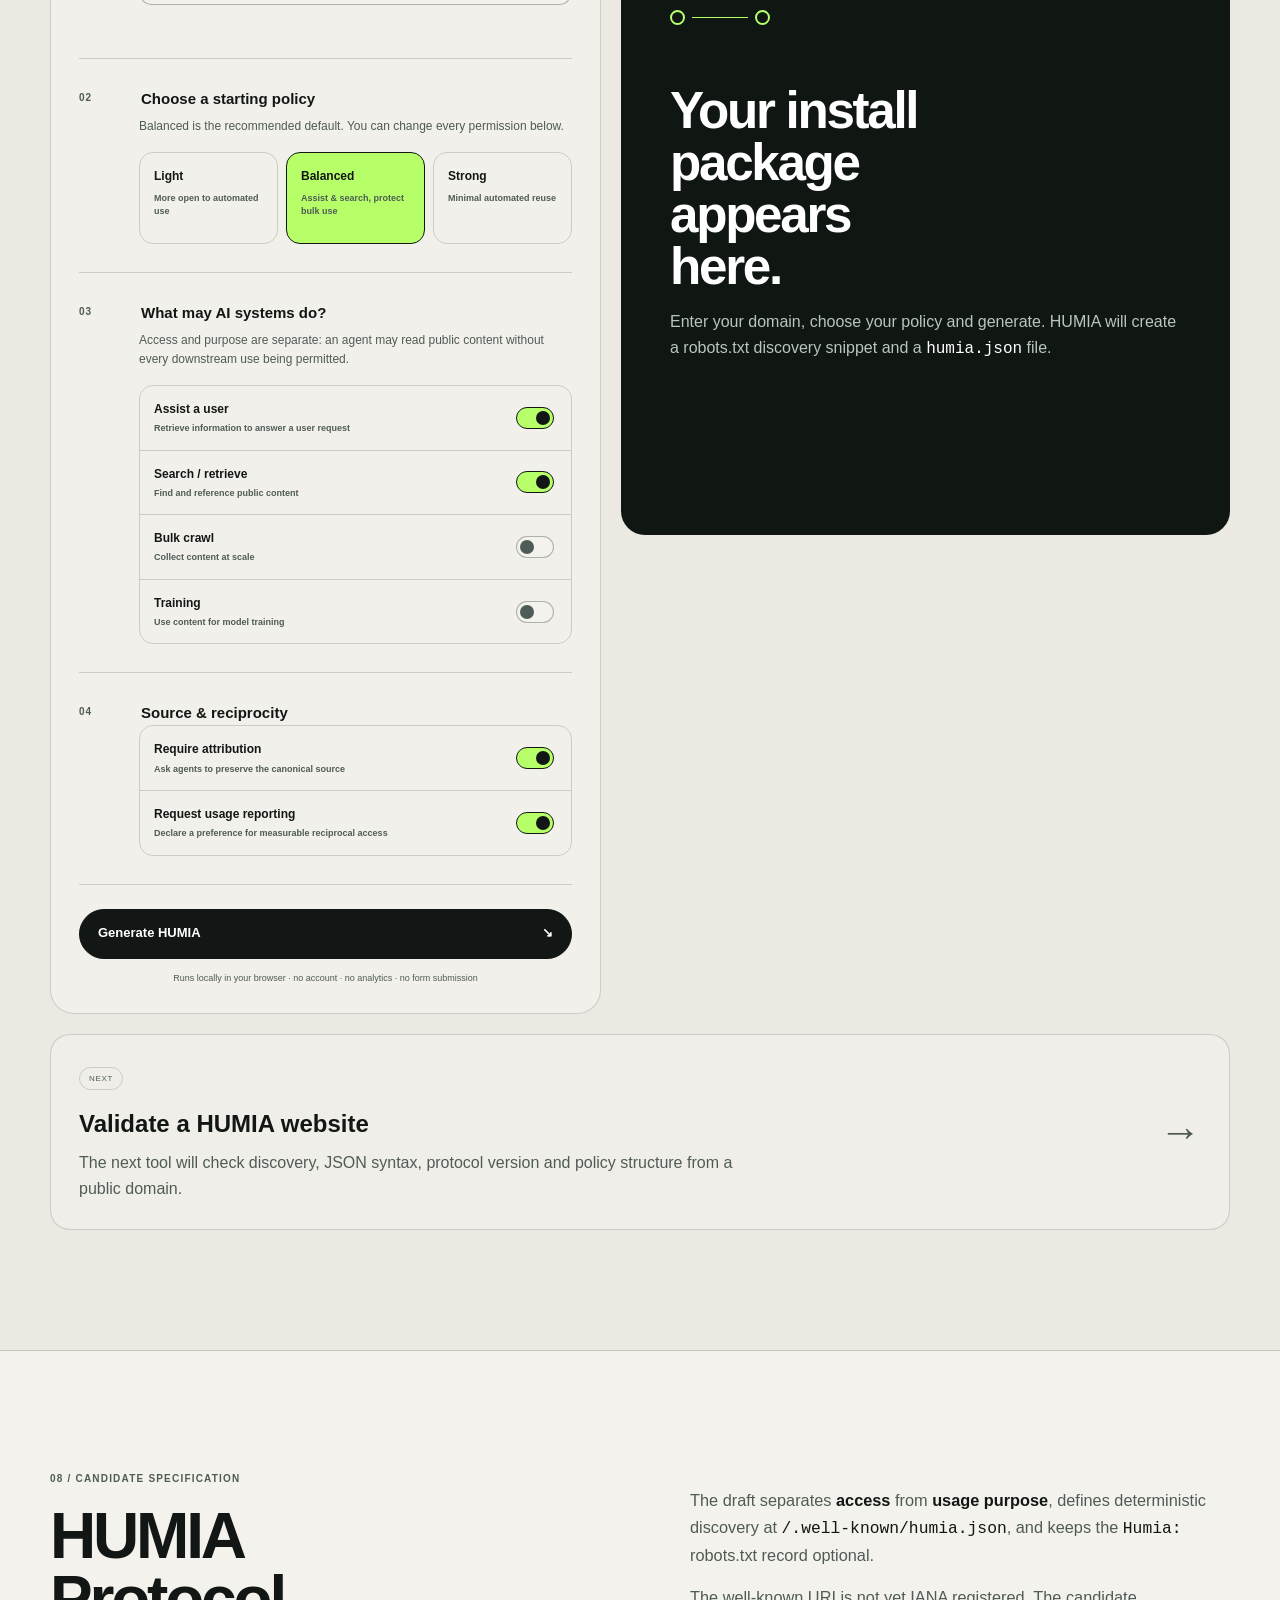
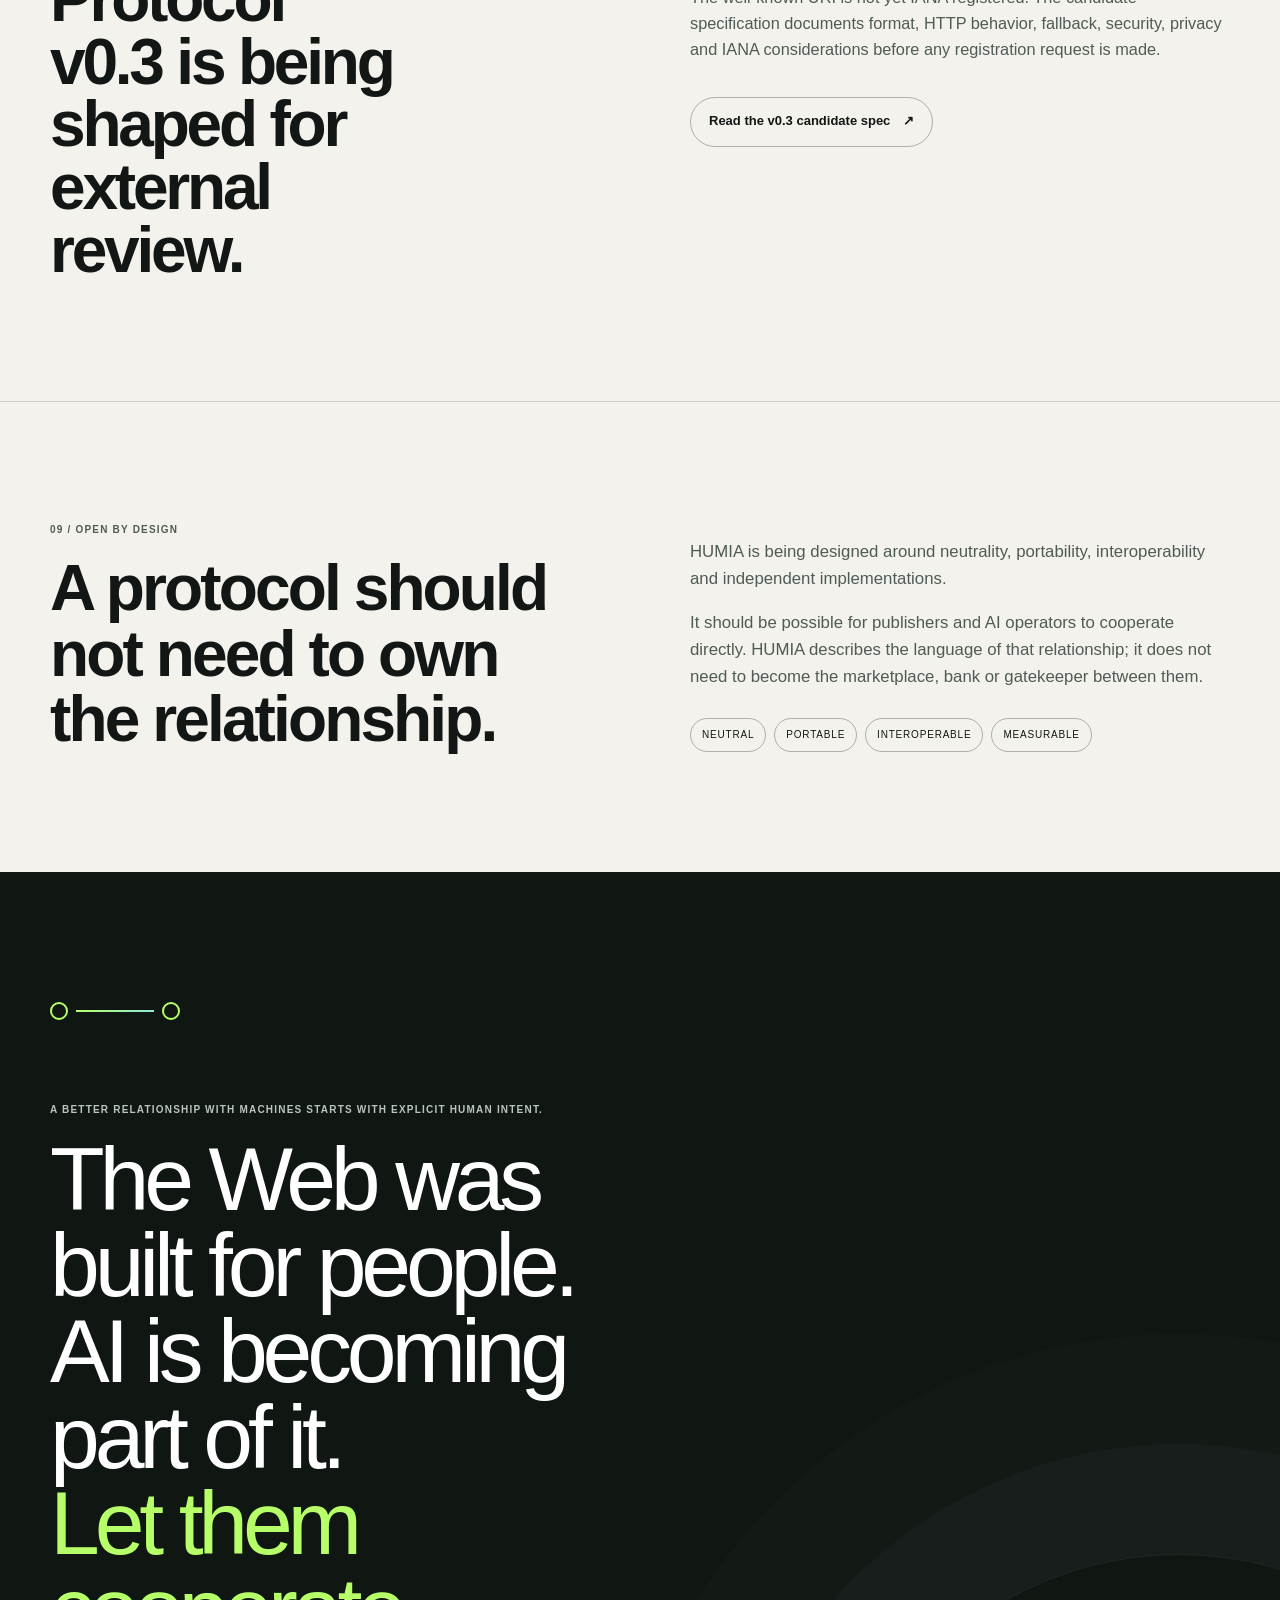
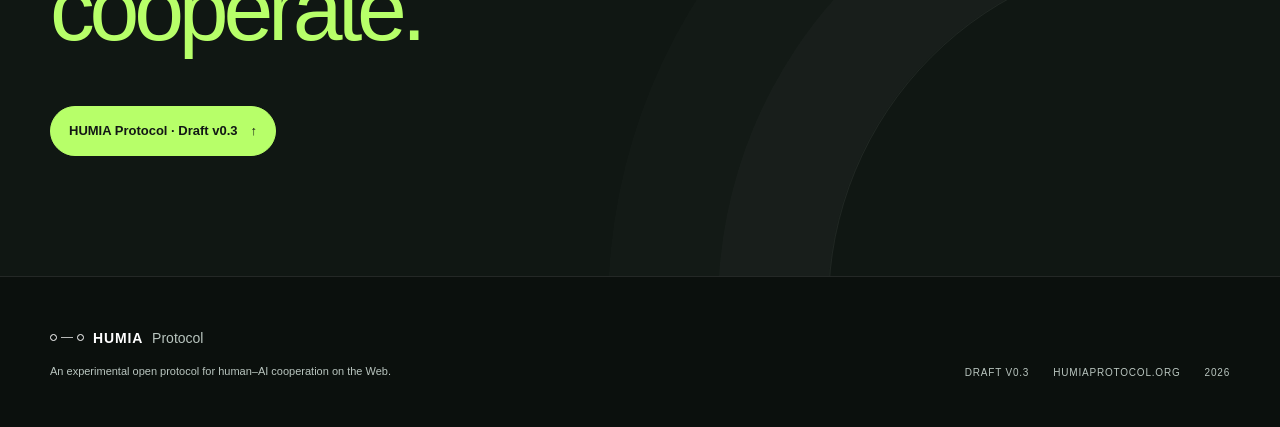
==== commit 66d4814c: "feat: add public HUMIA v0.3 validator" ====
--- a/site/index.html
+++ b/site/index.html
@@ -42,6 +42,7 @@
         <a href="#manifest">Manifest</a>
         <a href="#pilot">Pilot</a>
         <a href="#spec">Spec v0.3</a>
+        <a href="validator/">Validate</a>
         <a class="nav-cta" href="#generator">Generate</a>
       </nav>
     </div>
@@ -396,6 +397,7 @@
           <div class="install-guide-check">
             <strong>How do I know it worked?</strong>
             <p>Open both addresses in your browser. Your <code>robots.txt</code> should show the HUMIA line, and <code>/.well-known/humia.json</code> should display the generated JSON. If both URLs open, HUMIA is published.</p>
+            <p><a href="validator/">Run the public HUMIA Validator →</a></p>
           </div>
         </div>
 
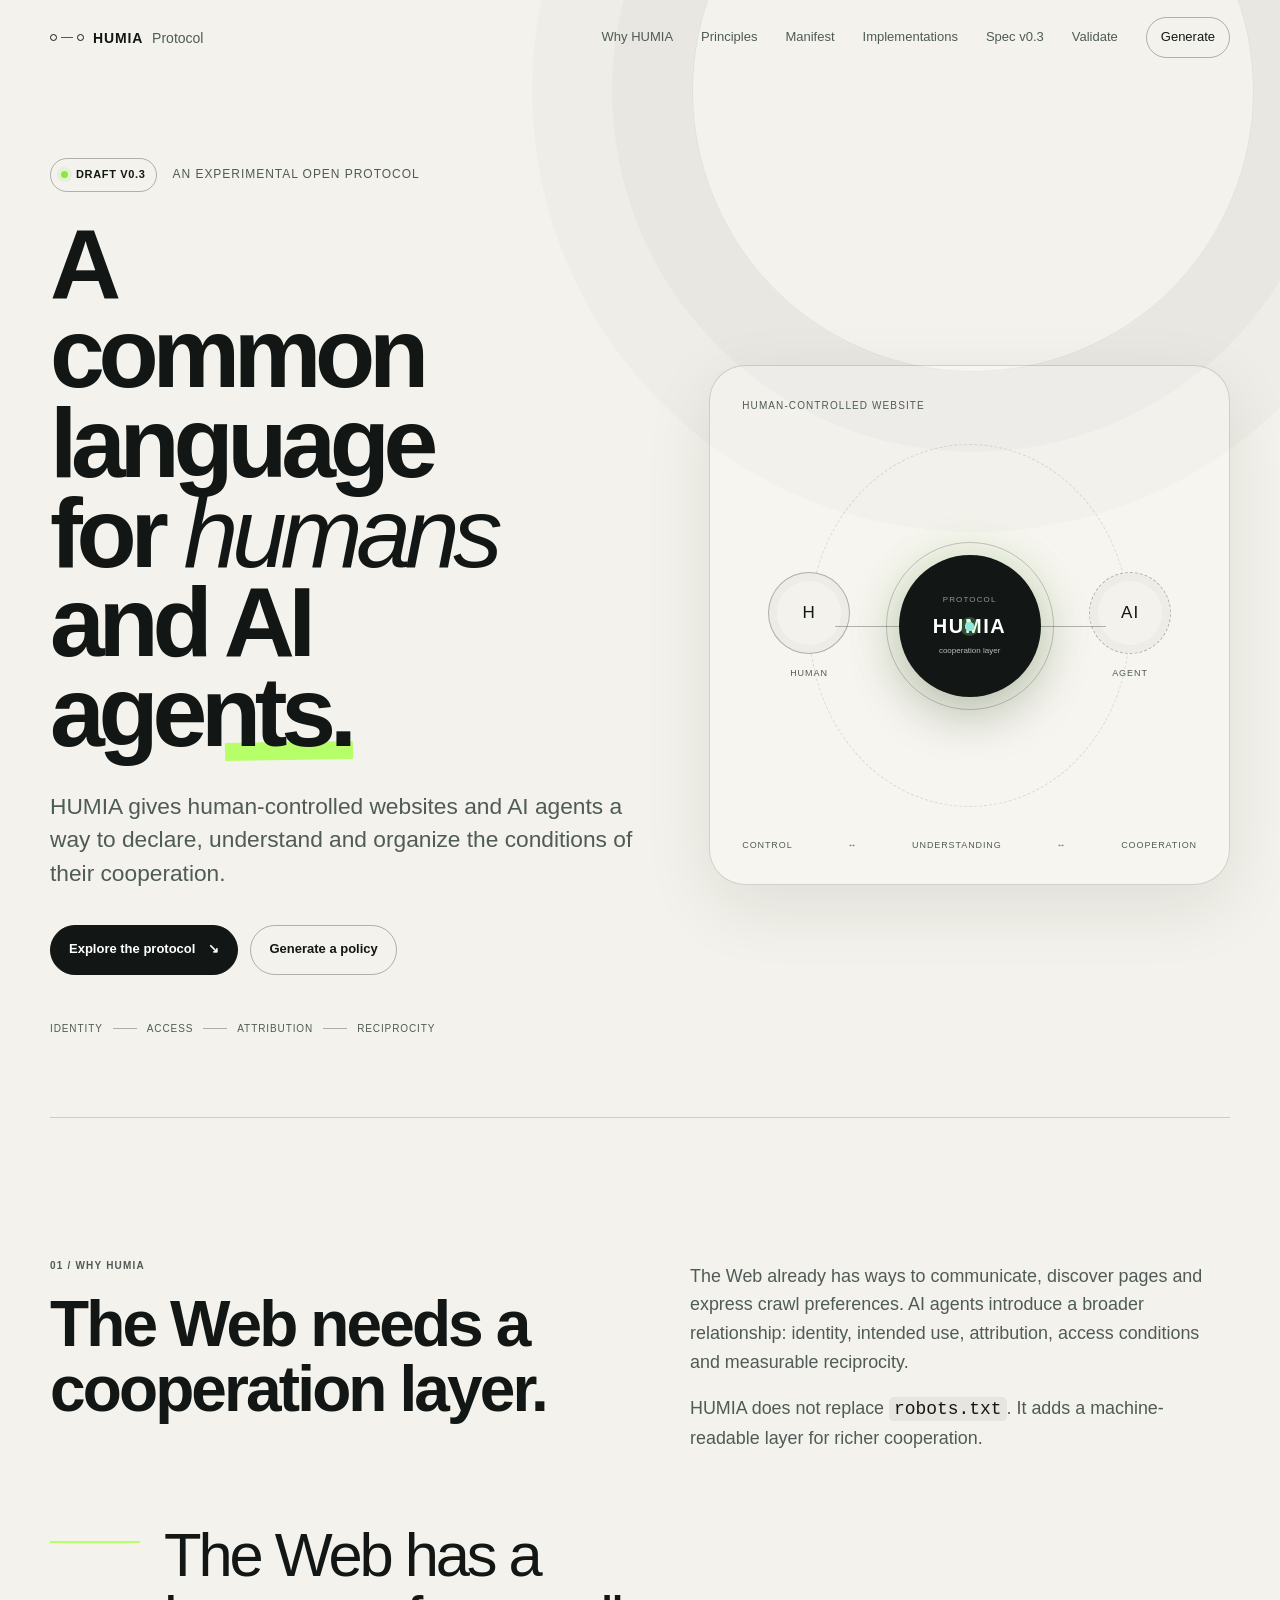
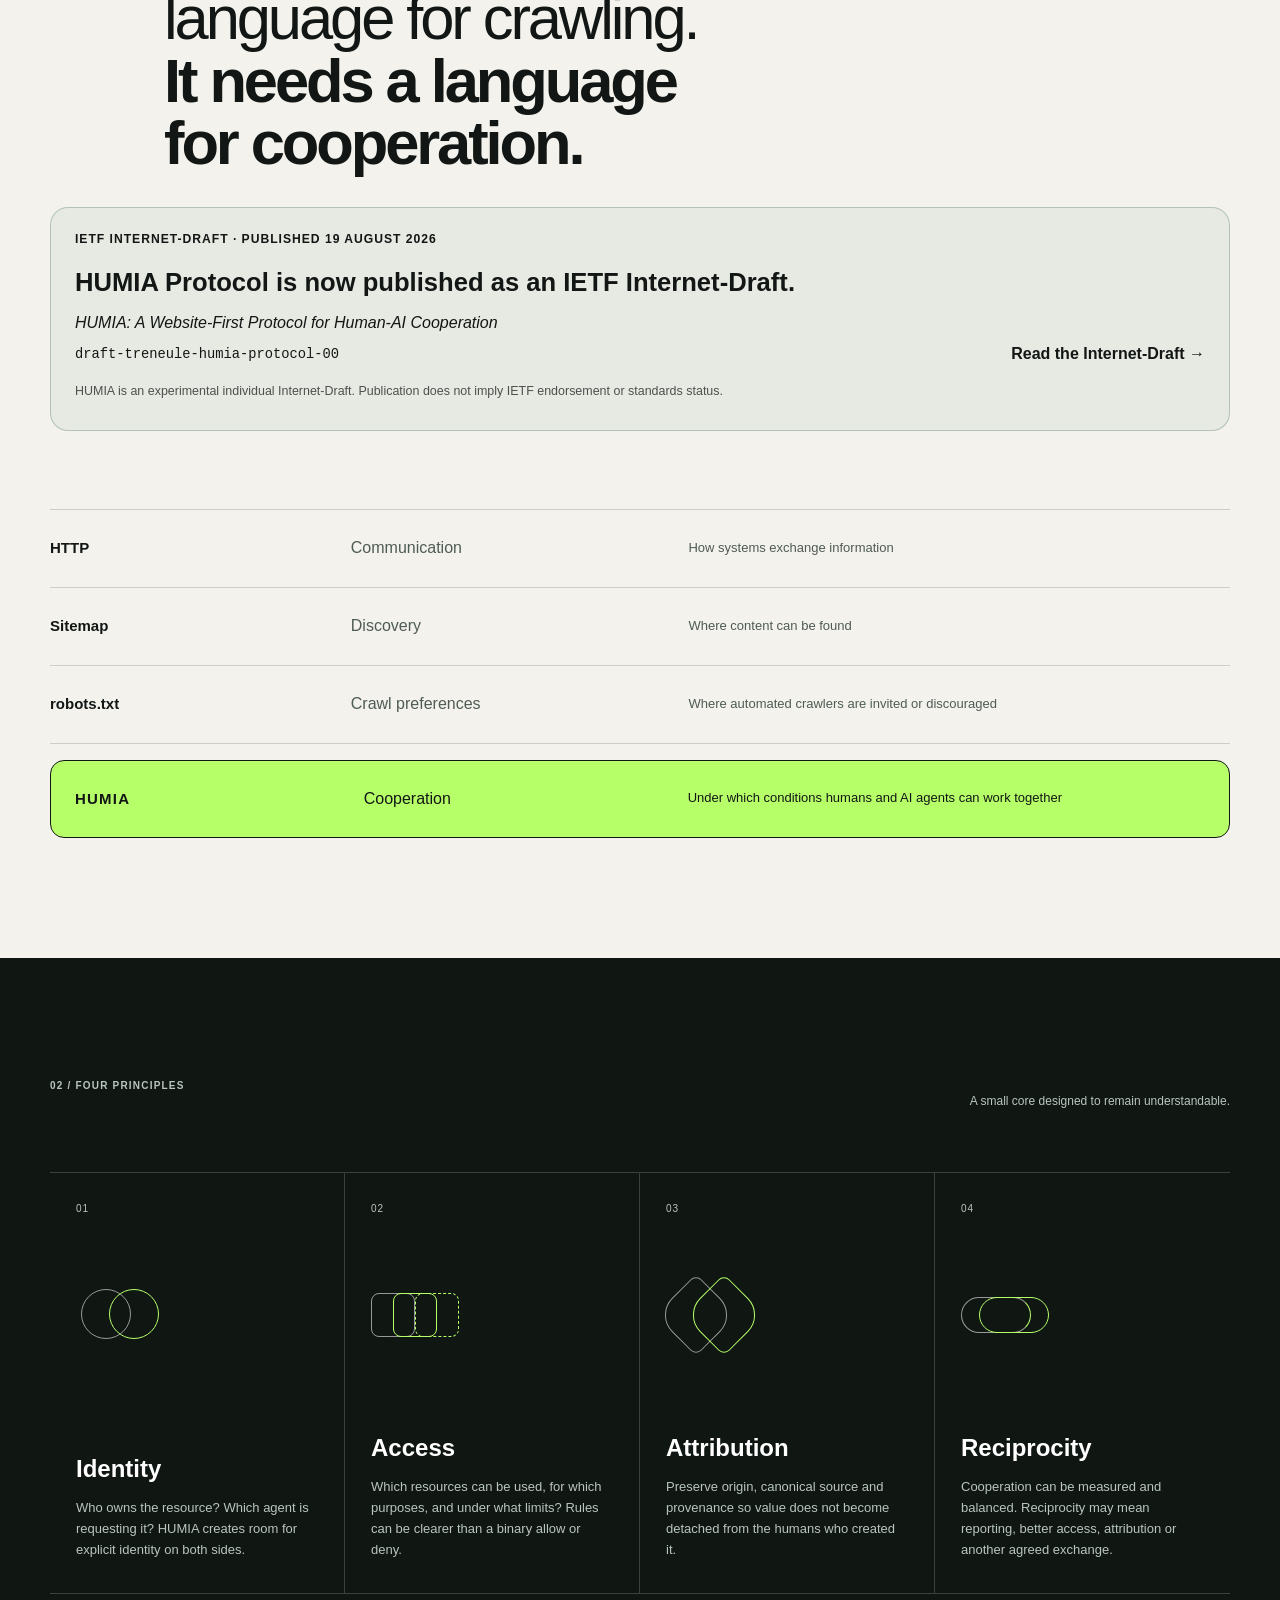
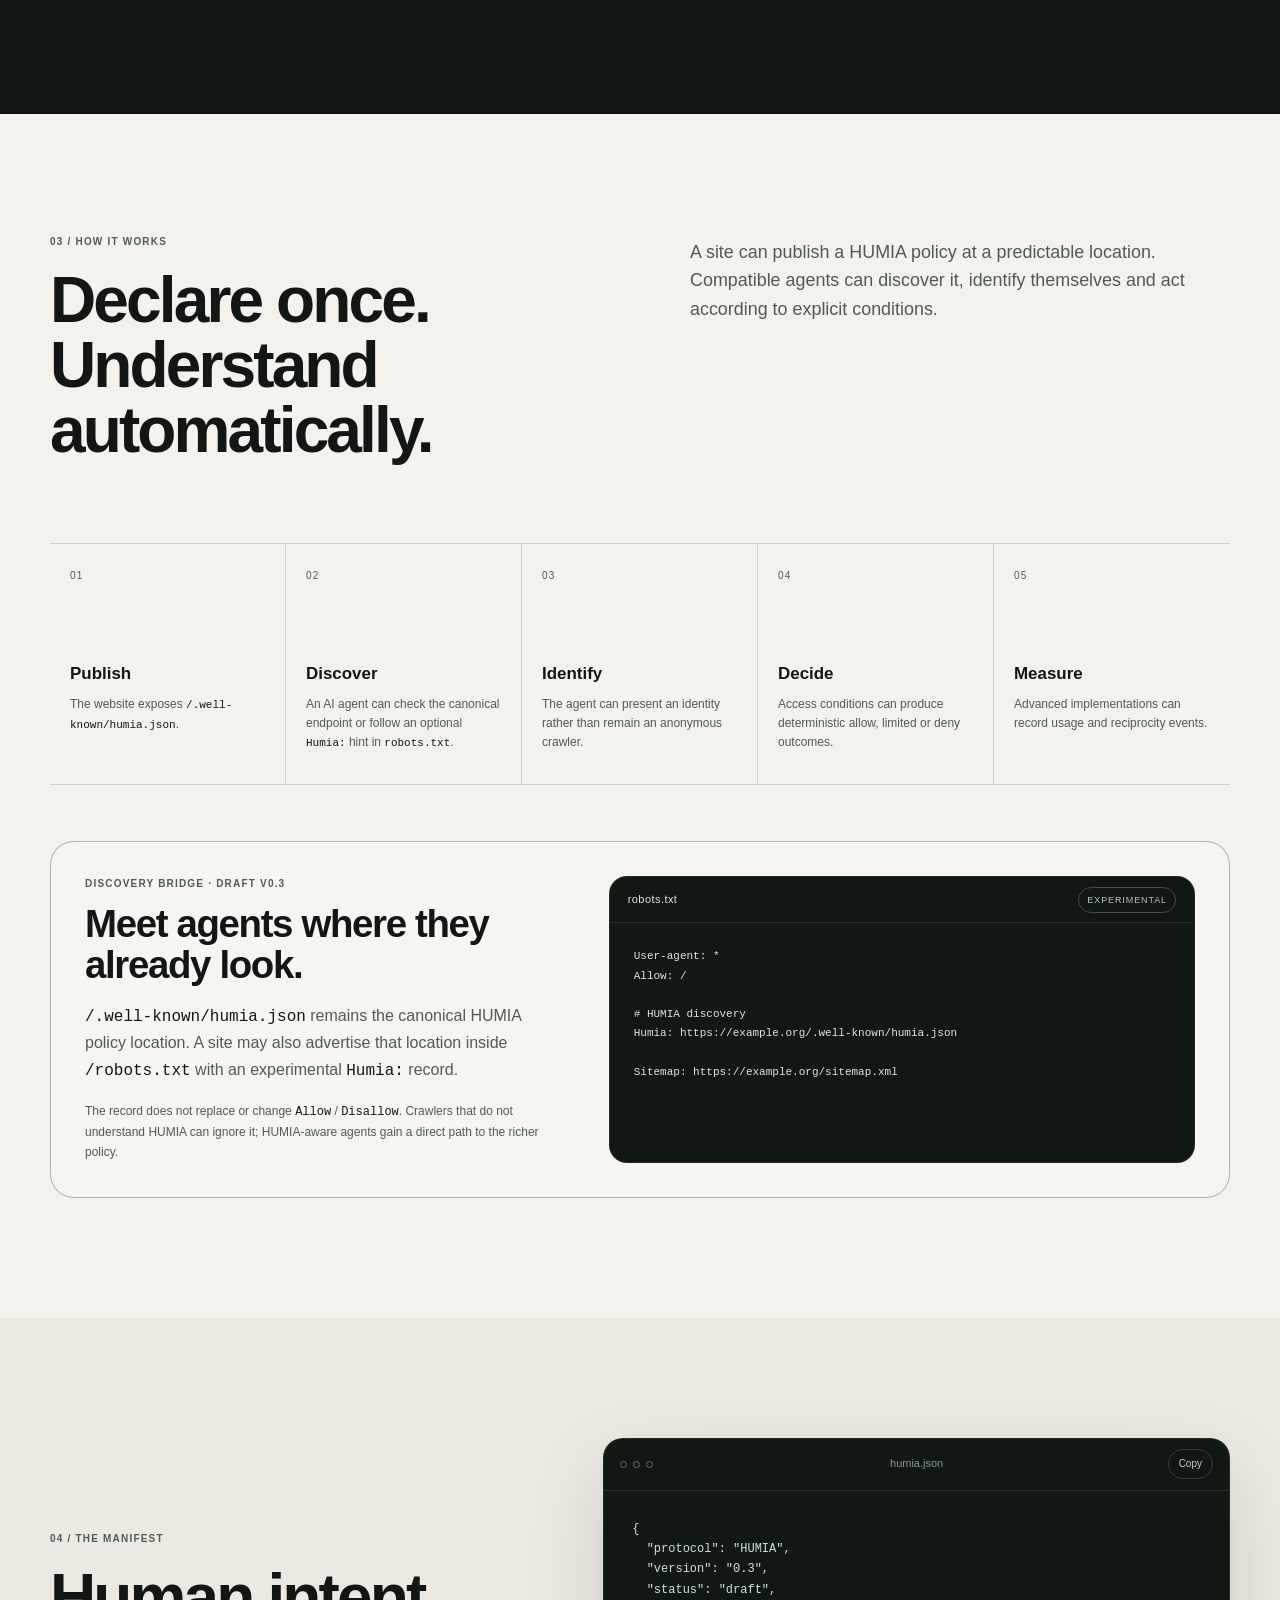
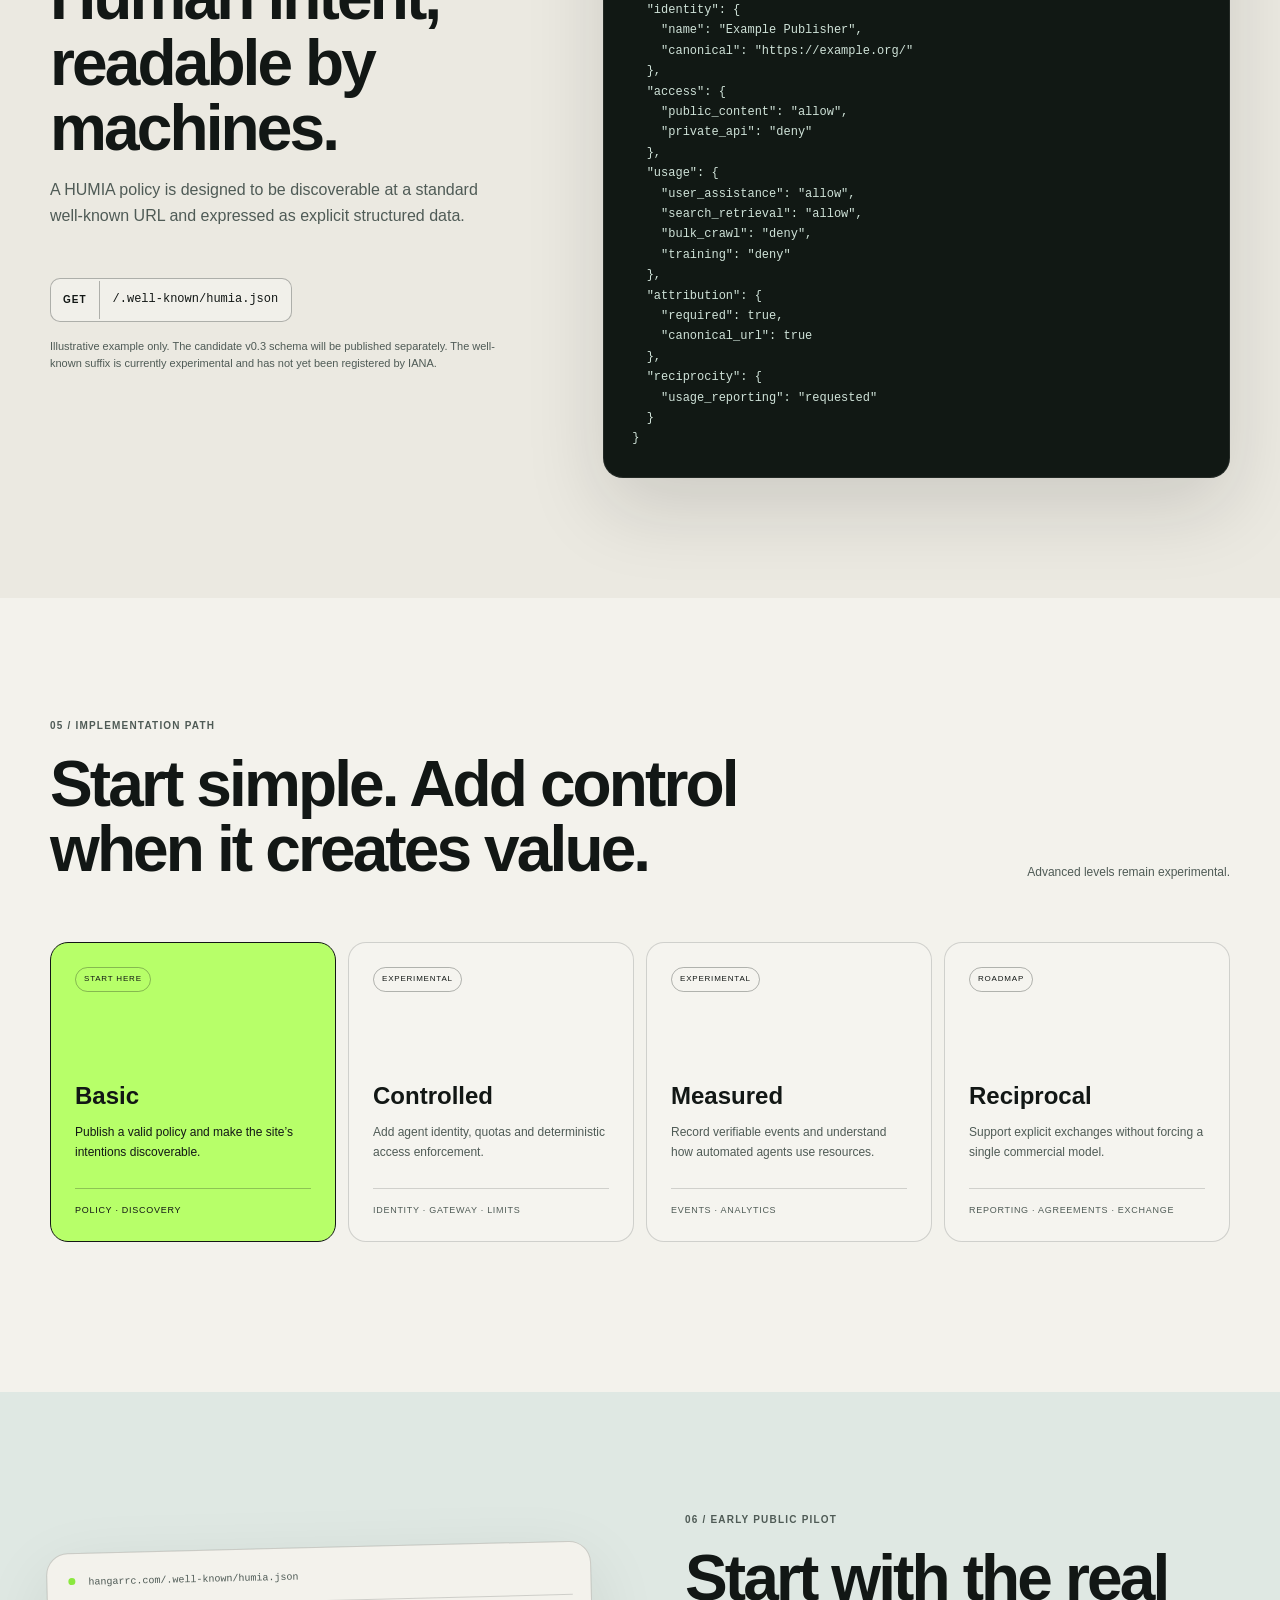
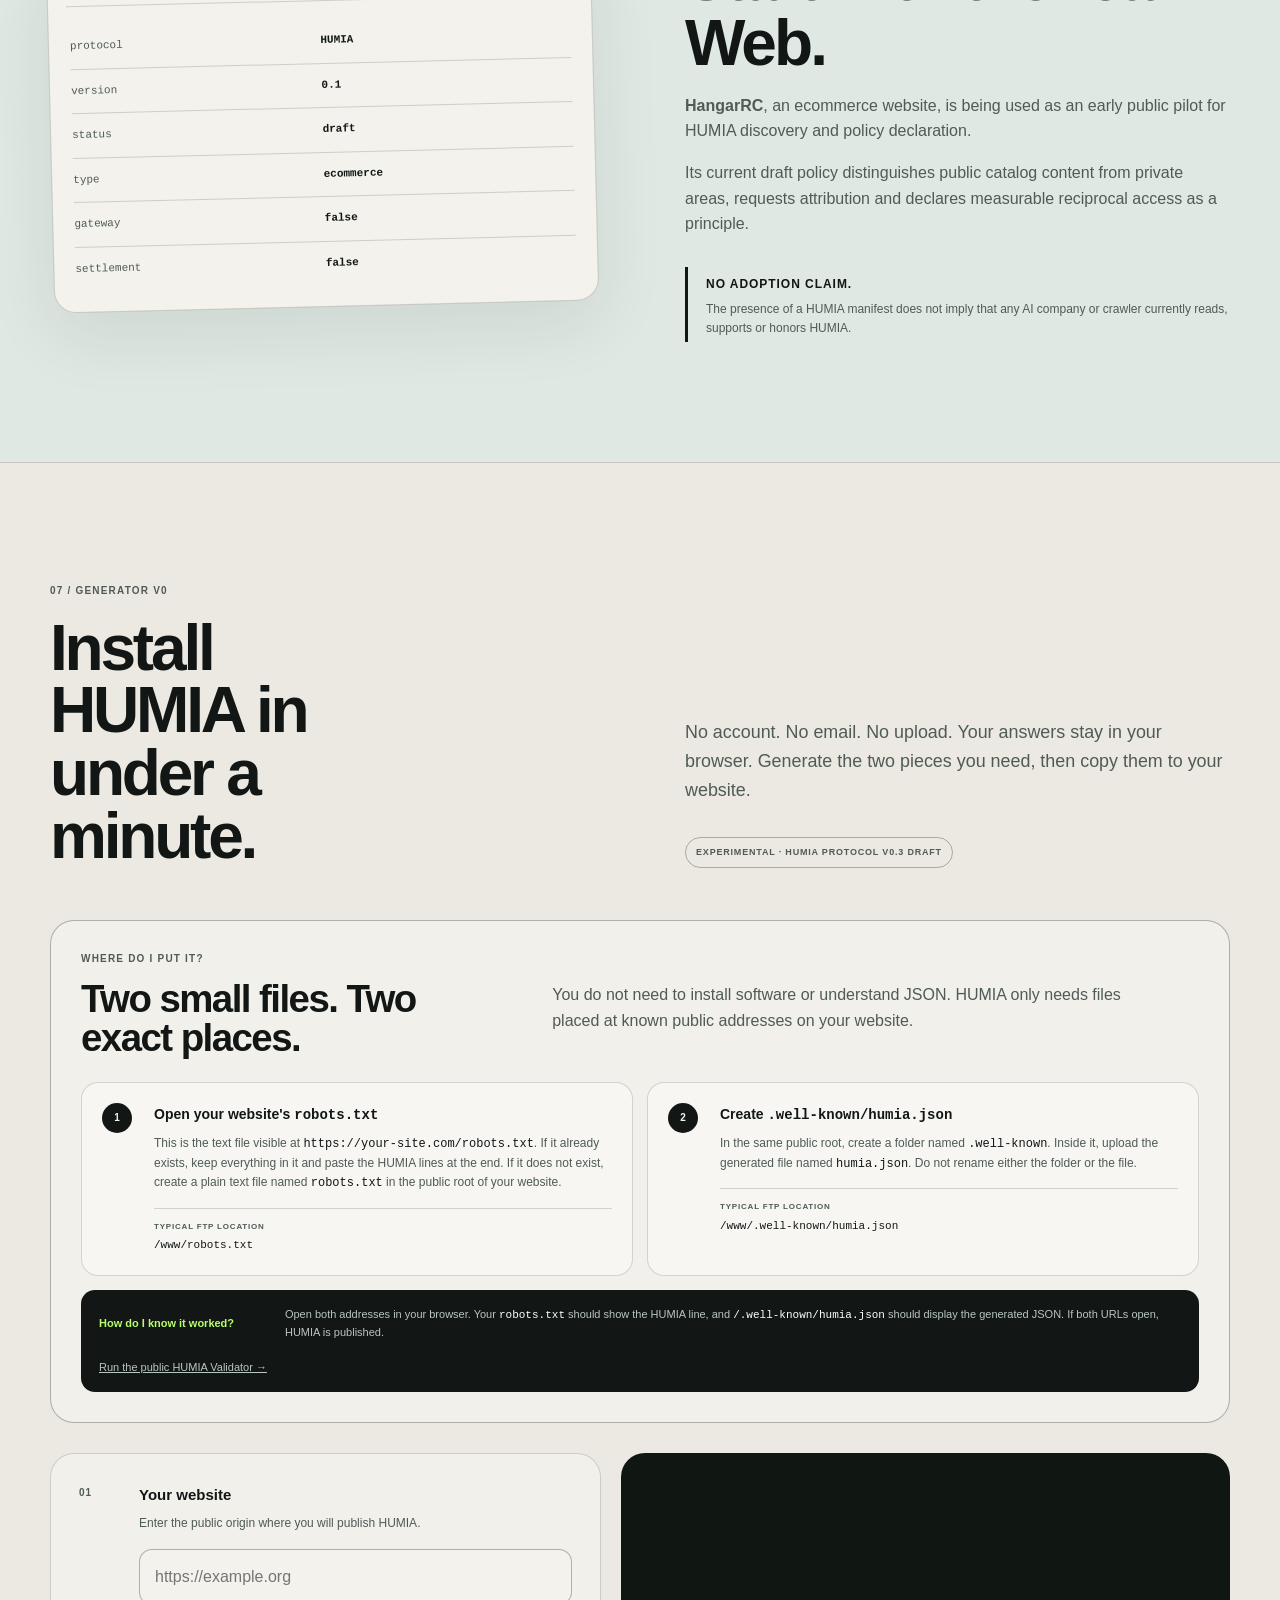
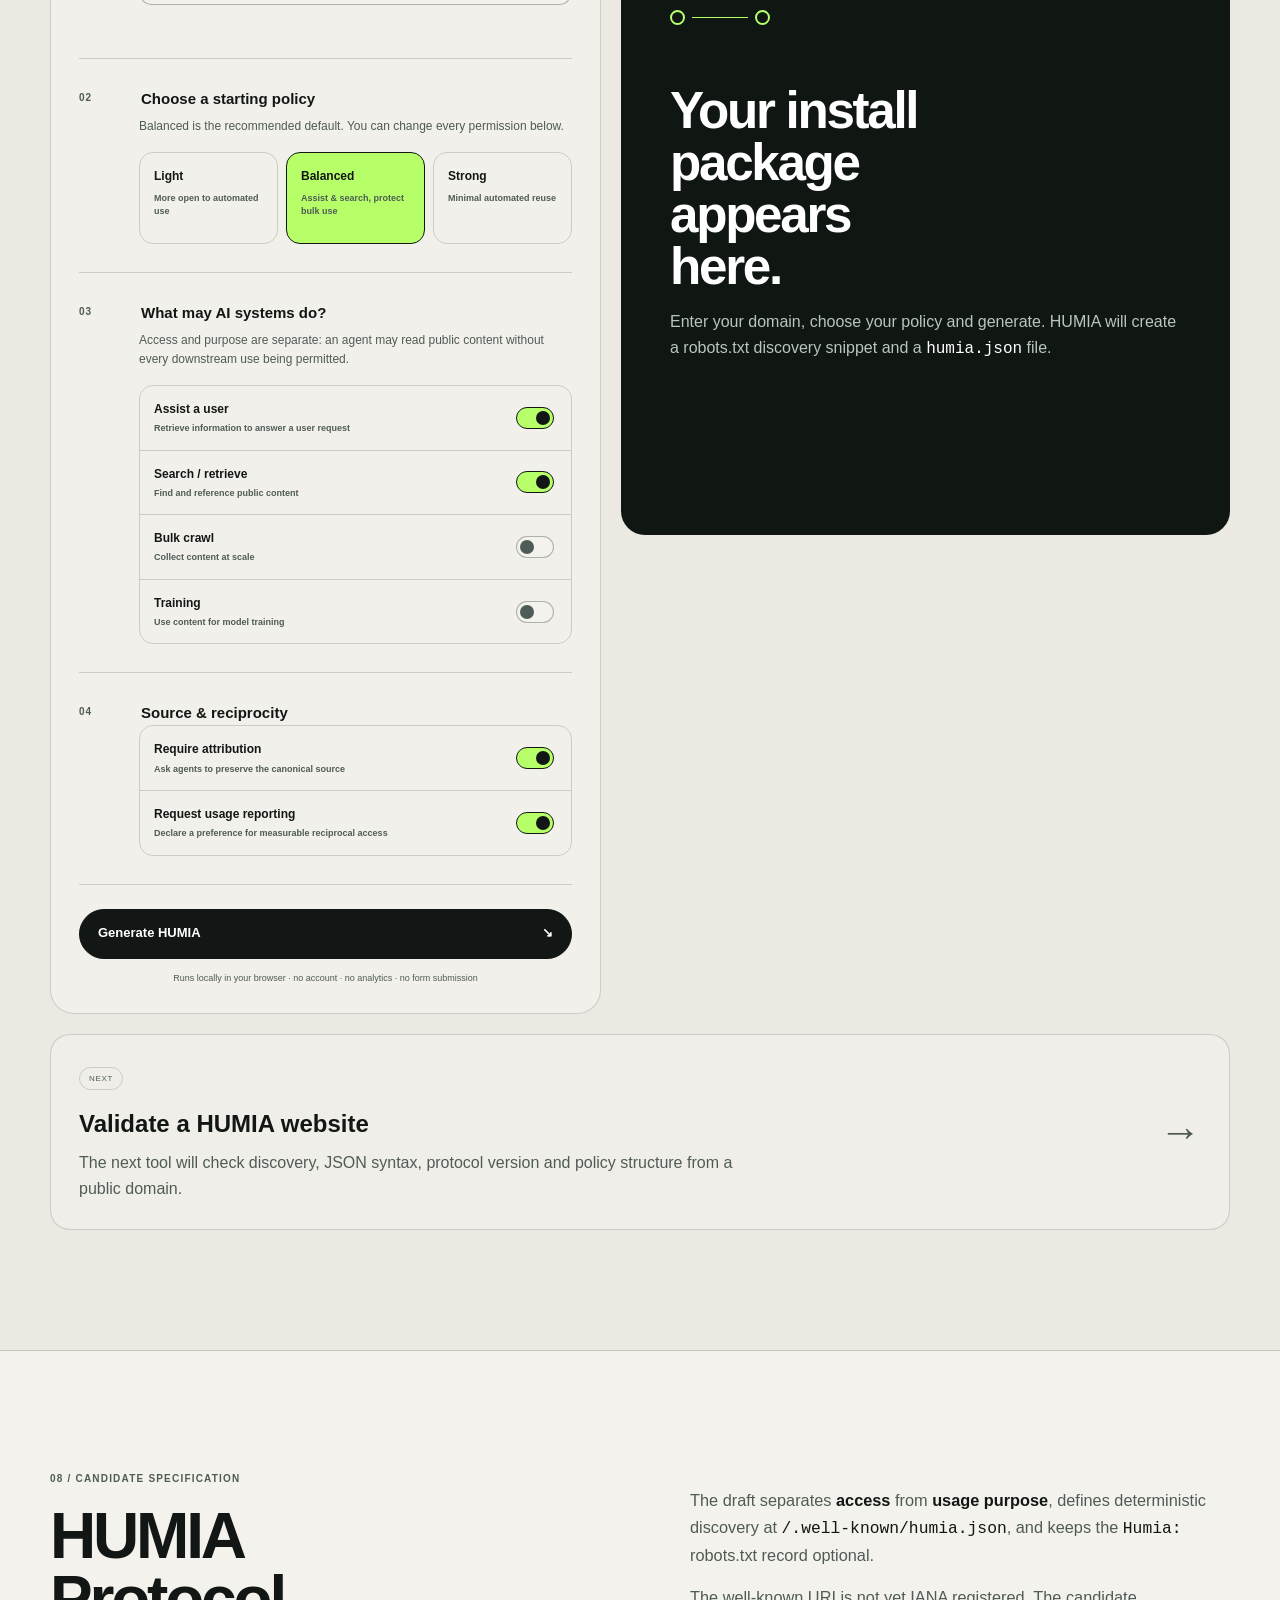
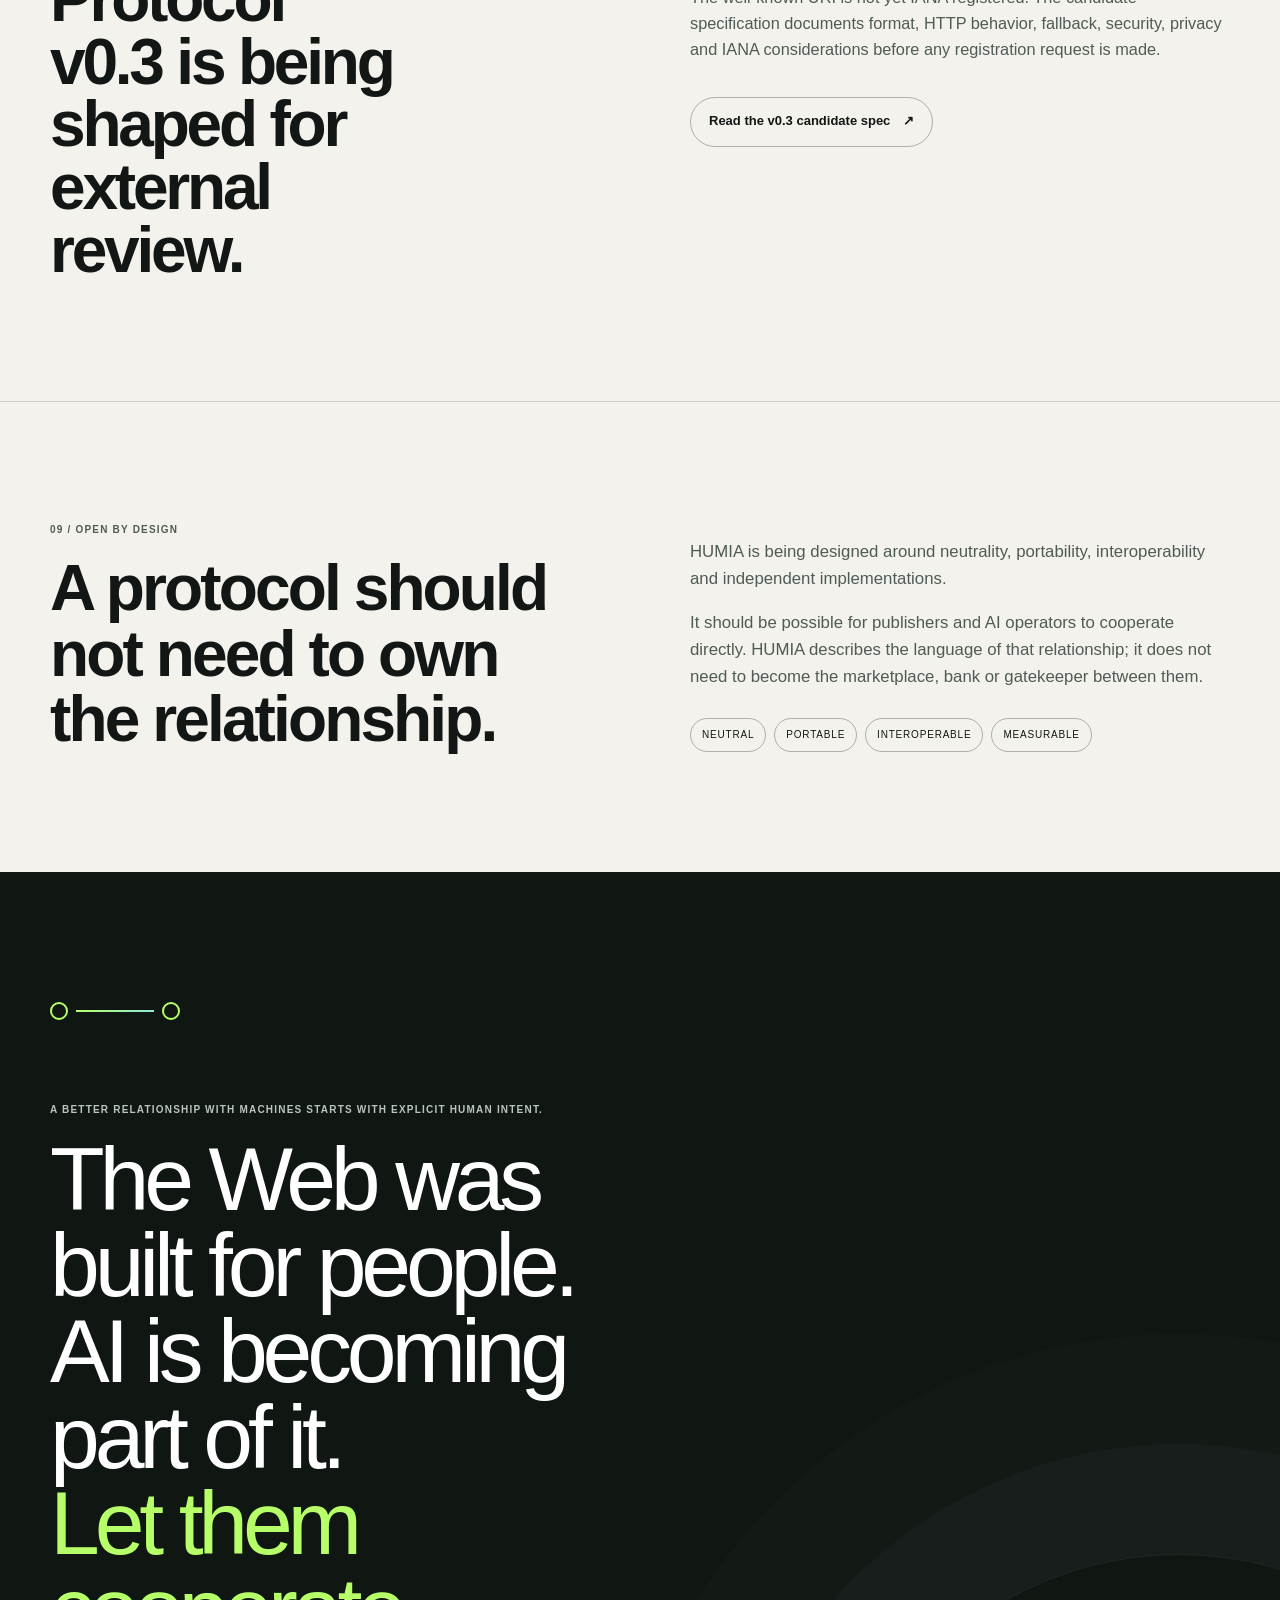
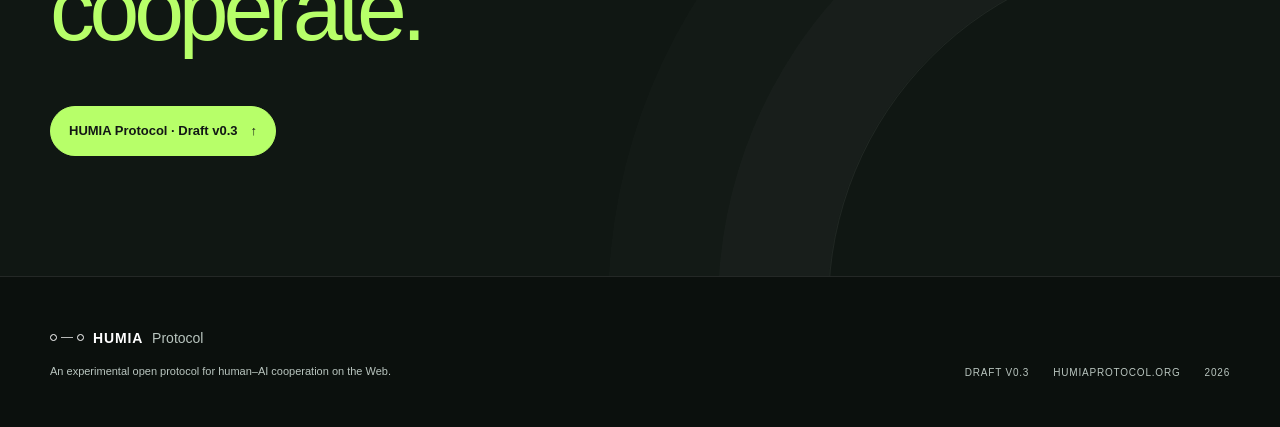
==== commit 53ede1e1: "feat: document public HUMIA implementations" ====
--- a/site/index.html
+++ b/site/index.html
@@ -40,7 +40,7 @@
         <a href="#why">Why HUMIA</a>
         <a href="#pillars">Principles</a>
         <a href="#manifest">Manifest</a>
-        <a href="#pilot">Pilot</a>
+        <a href="implementations/">Implementations</a>
         <a href="#spec">Spec v0.3</a>
         <a href="validator/">Validate</a>
         <a class="nav-cta" href="#generator">Generate</a>
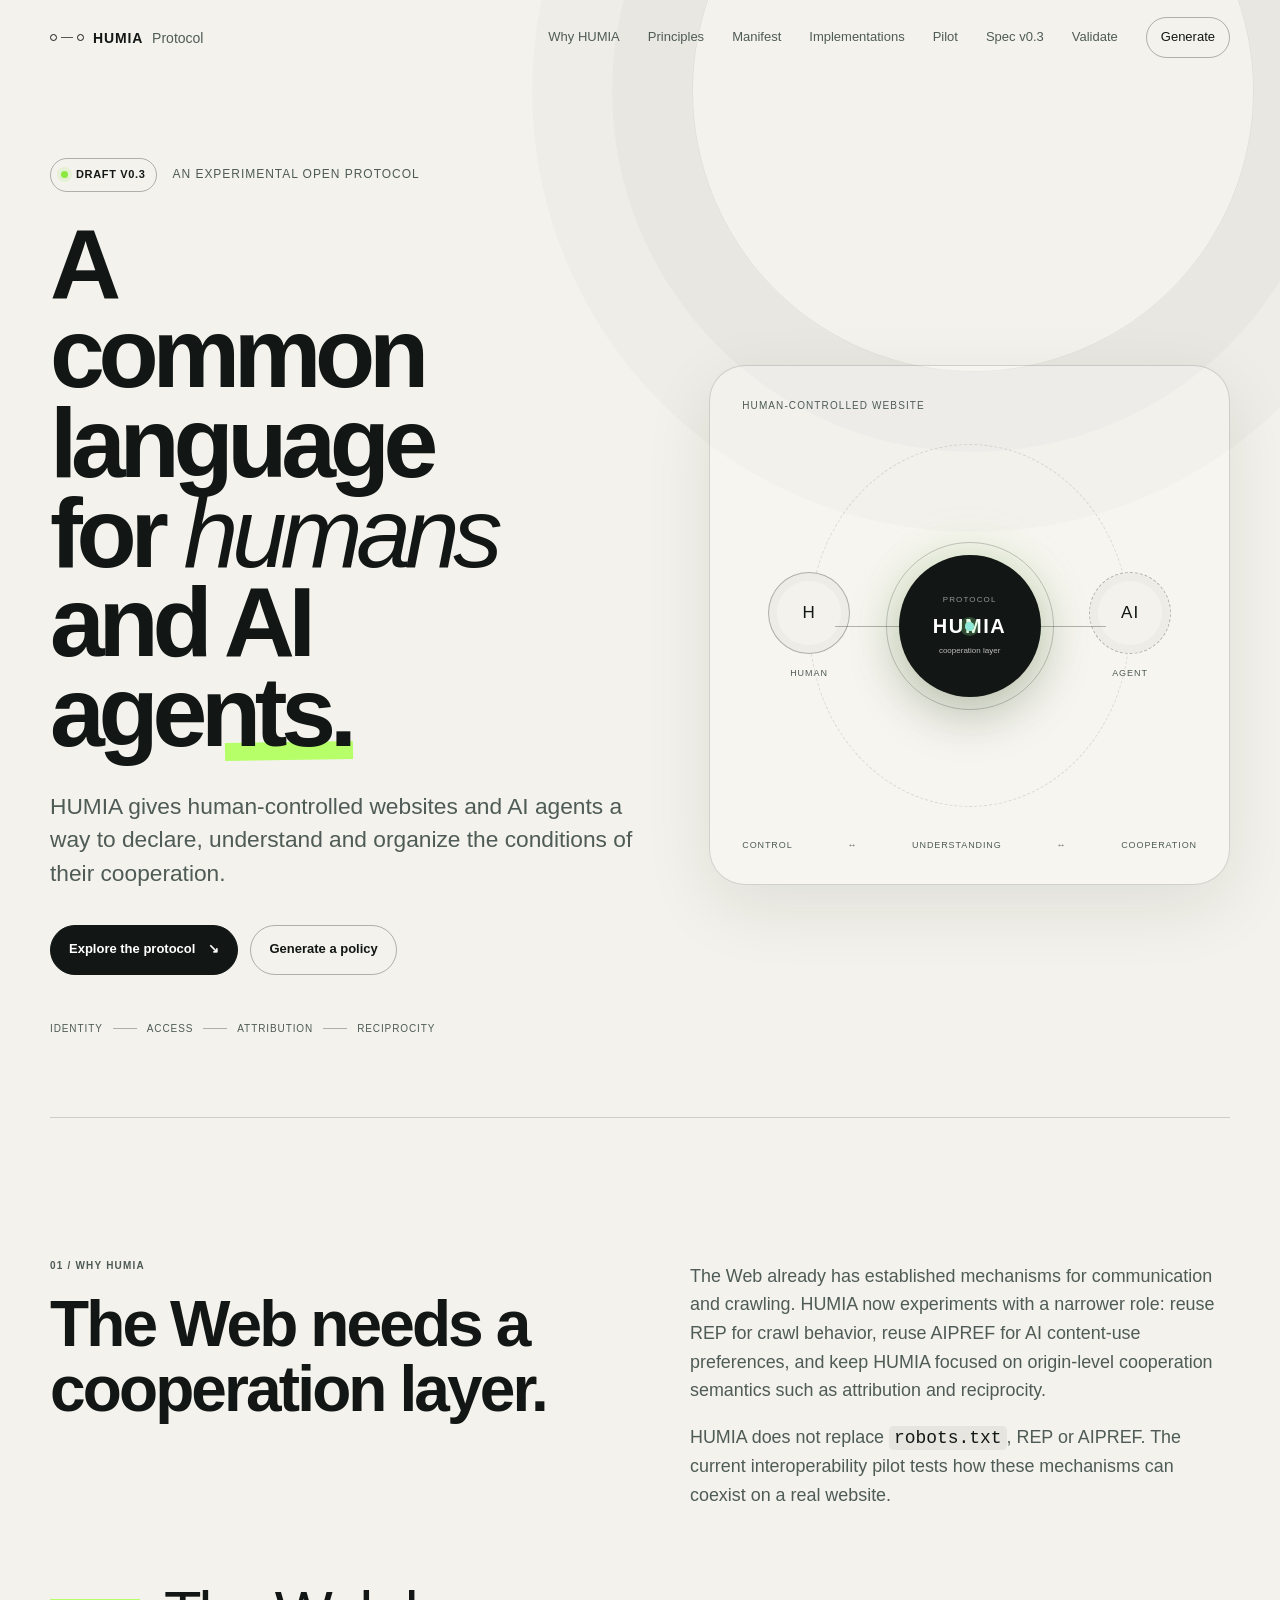
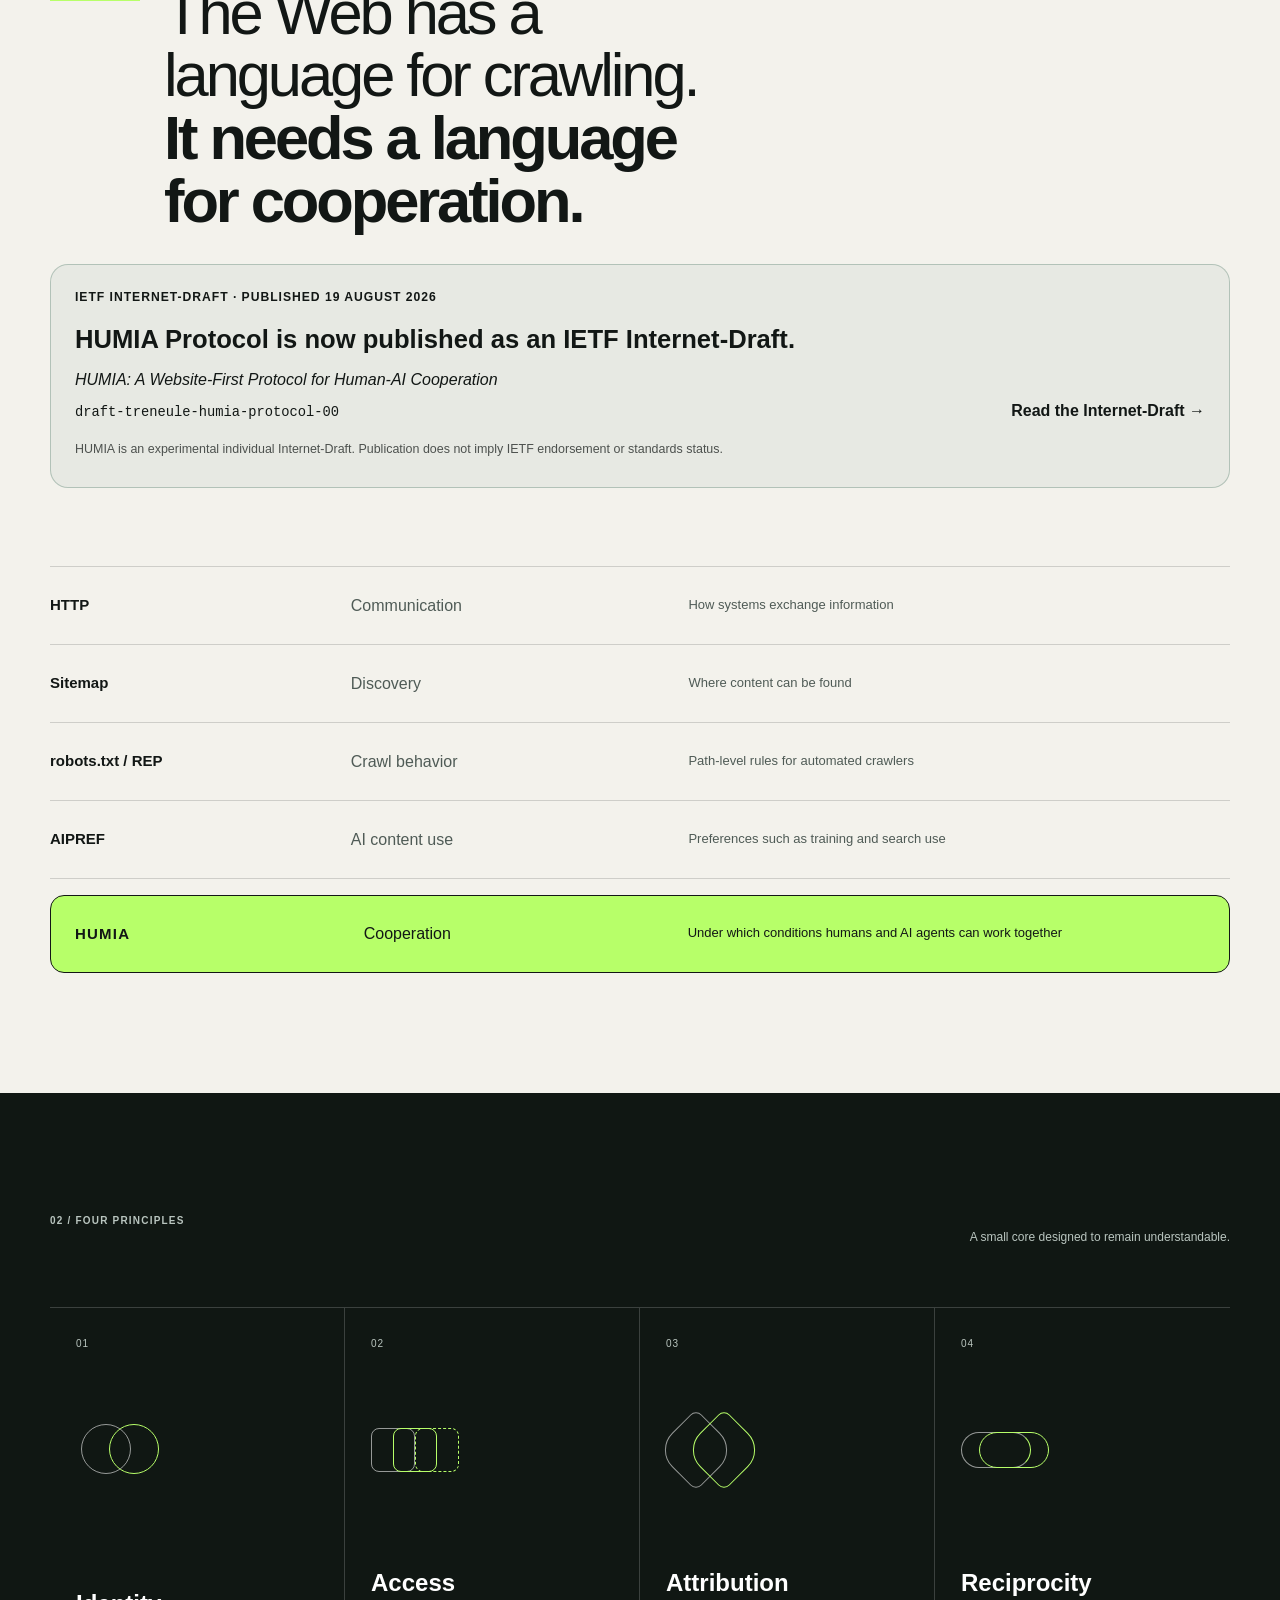
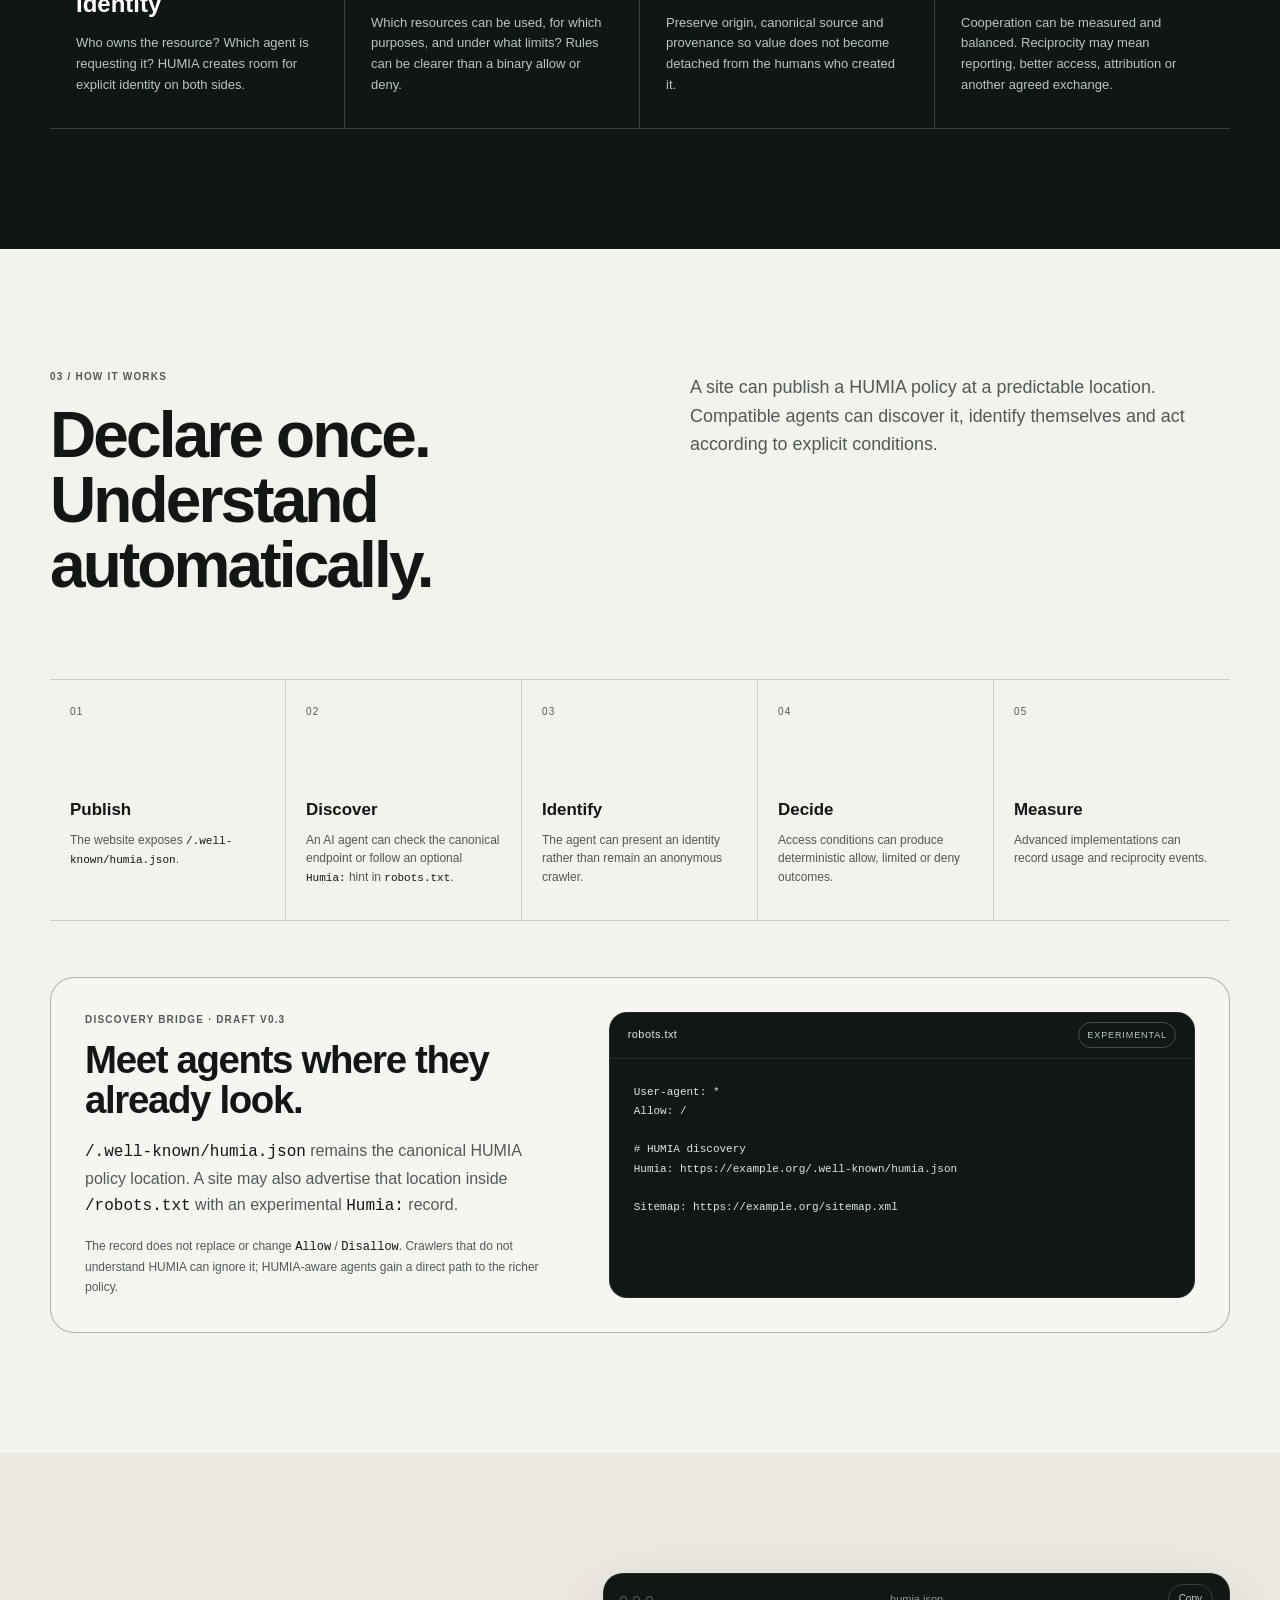
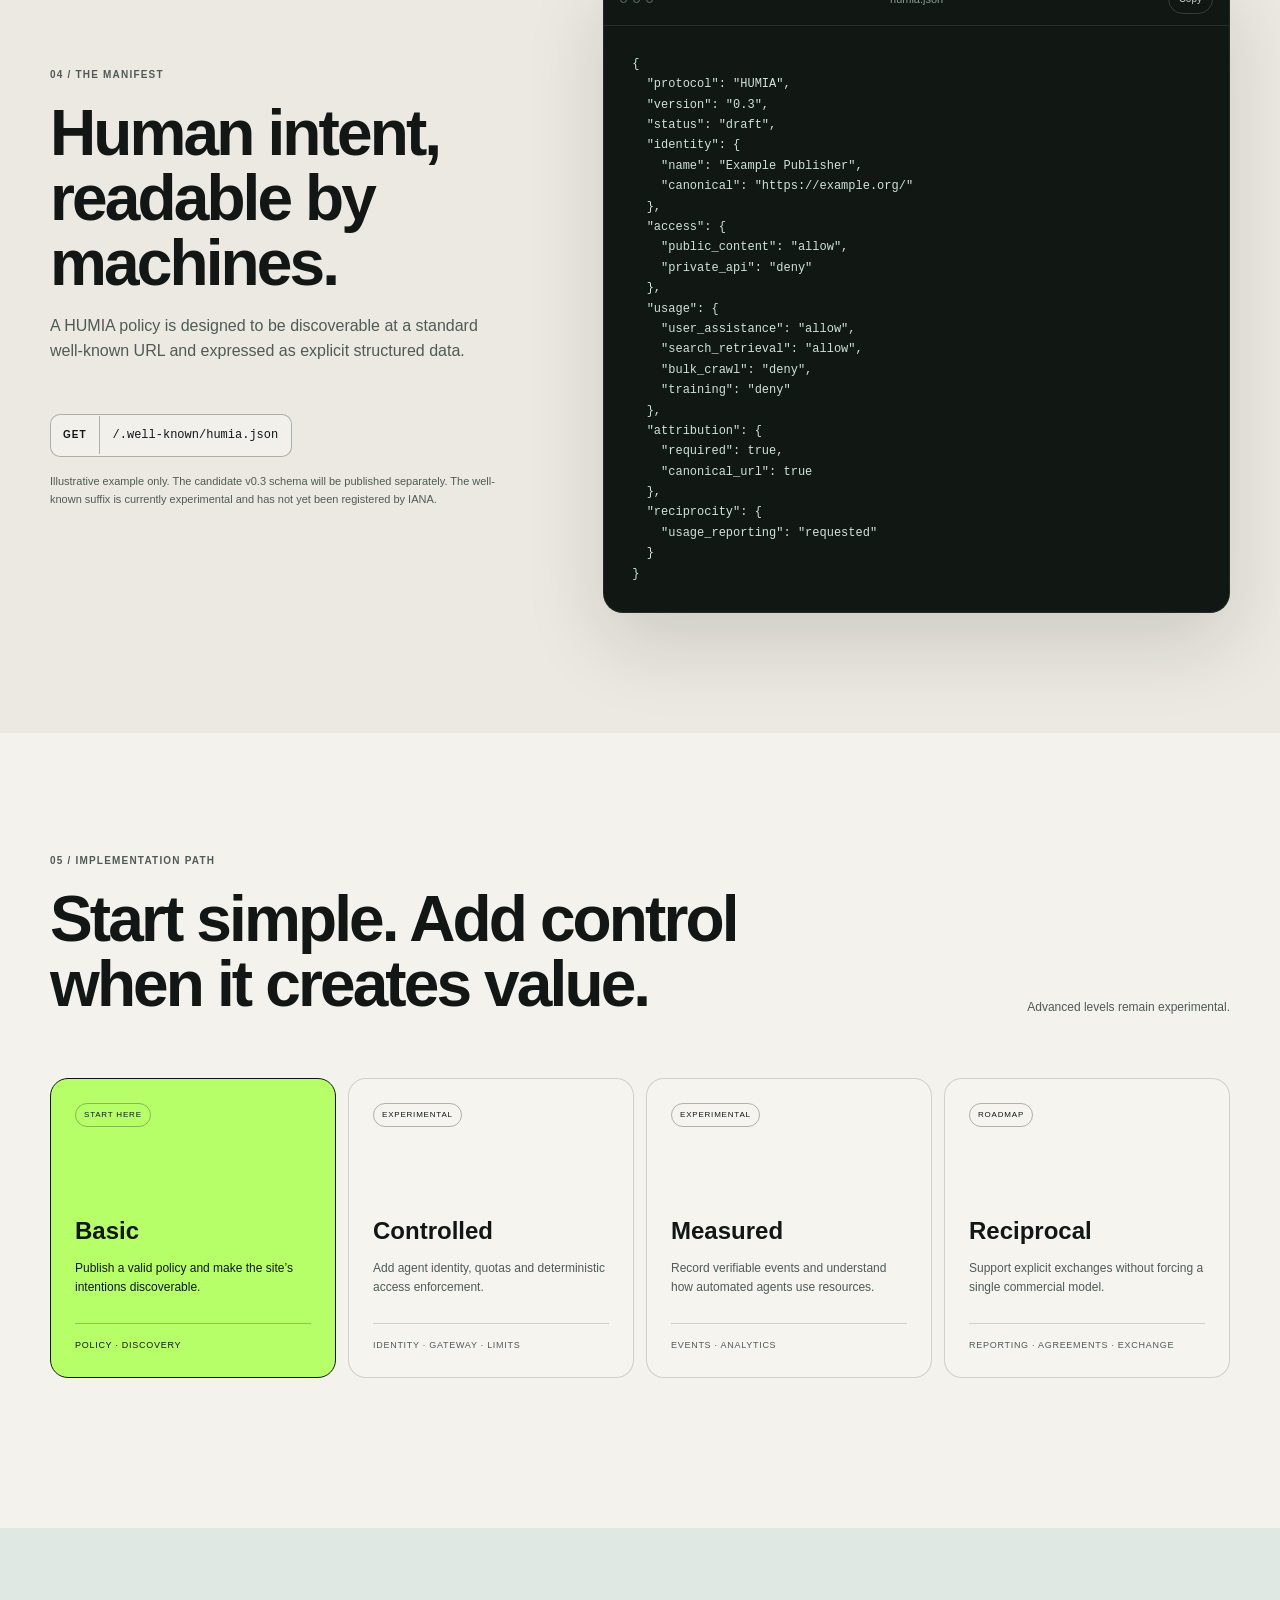
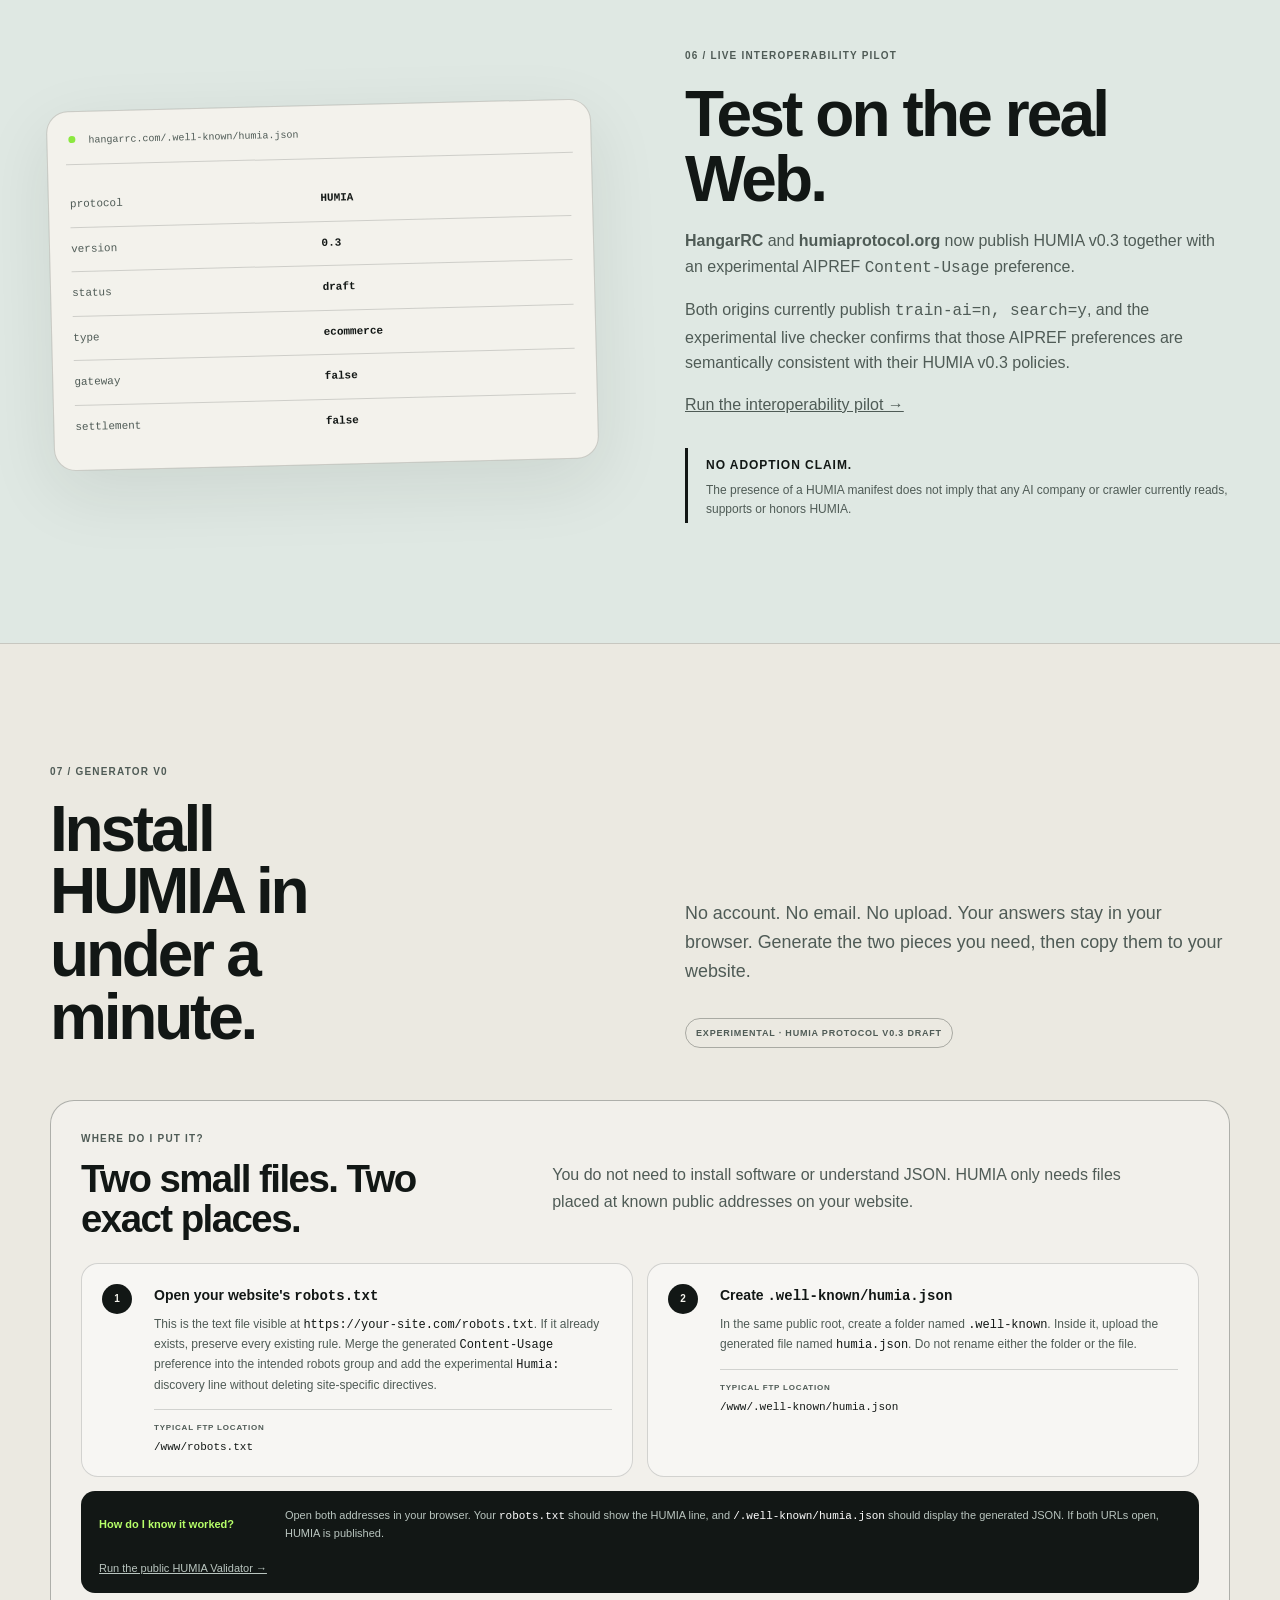
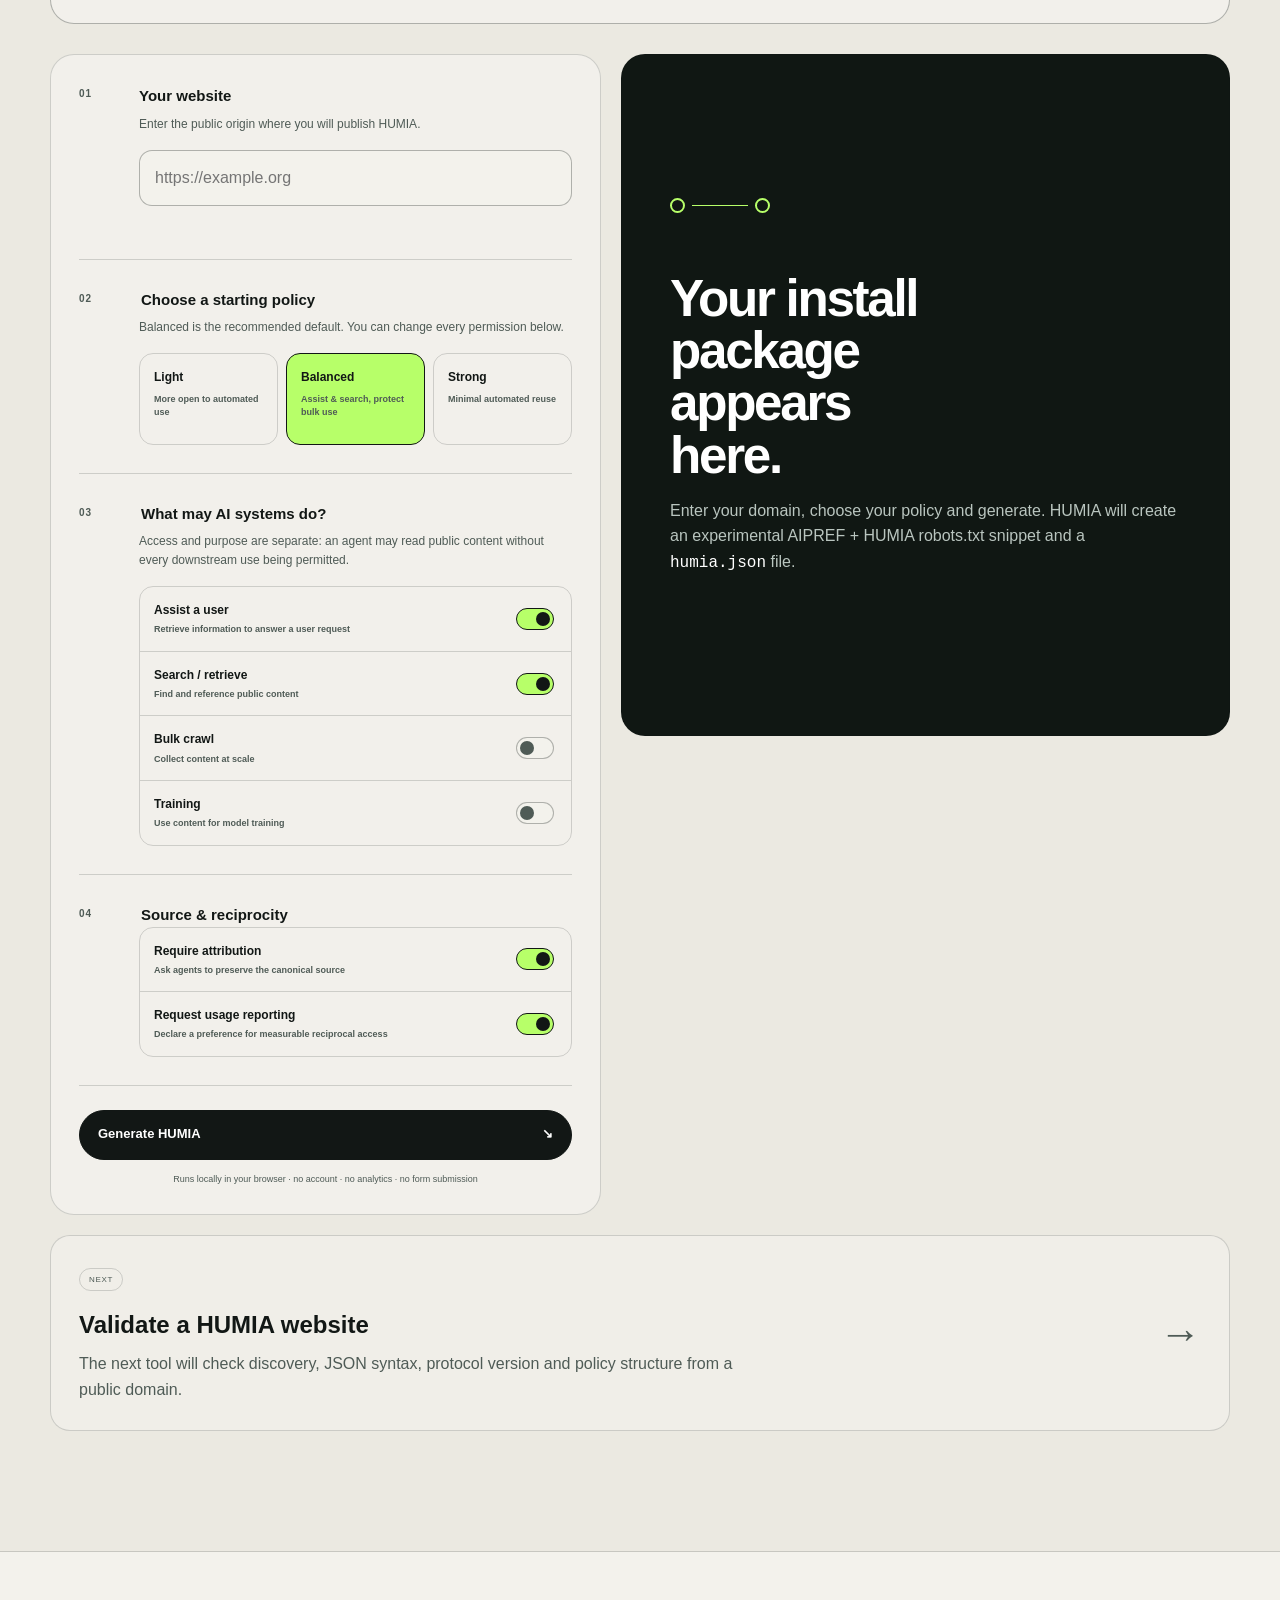
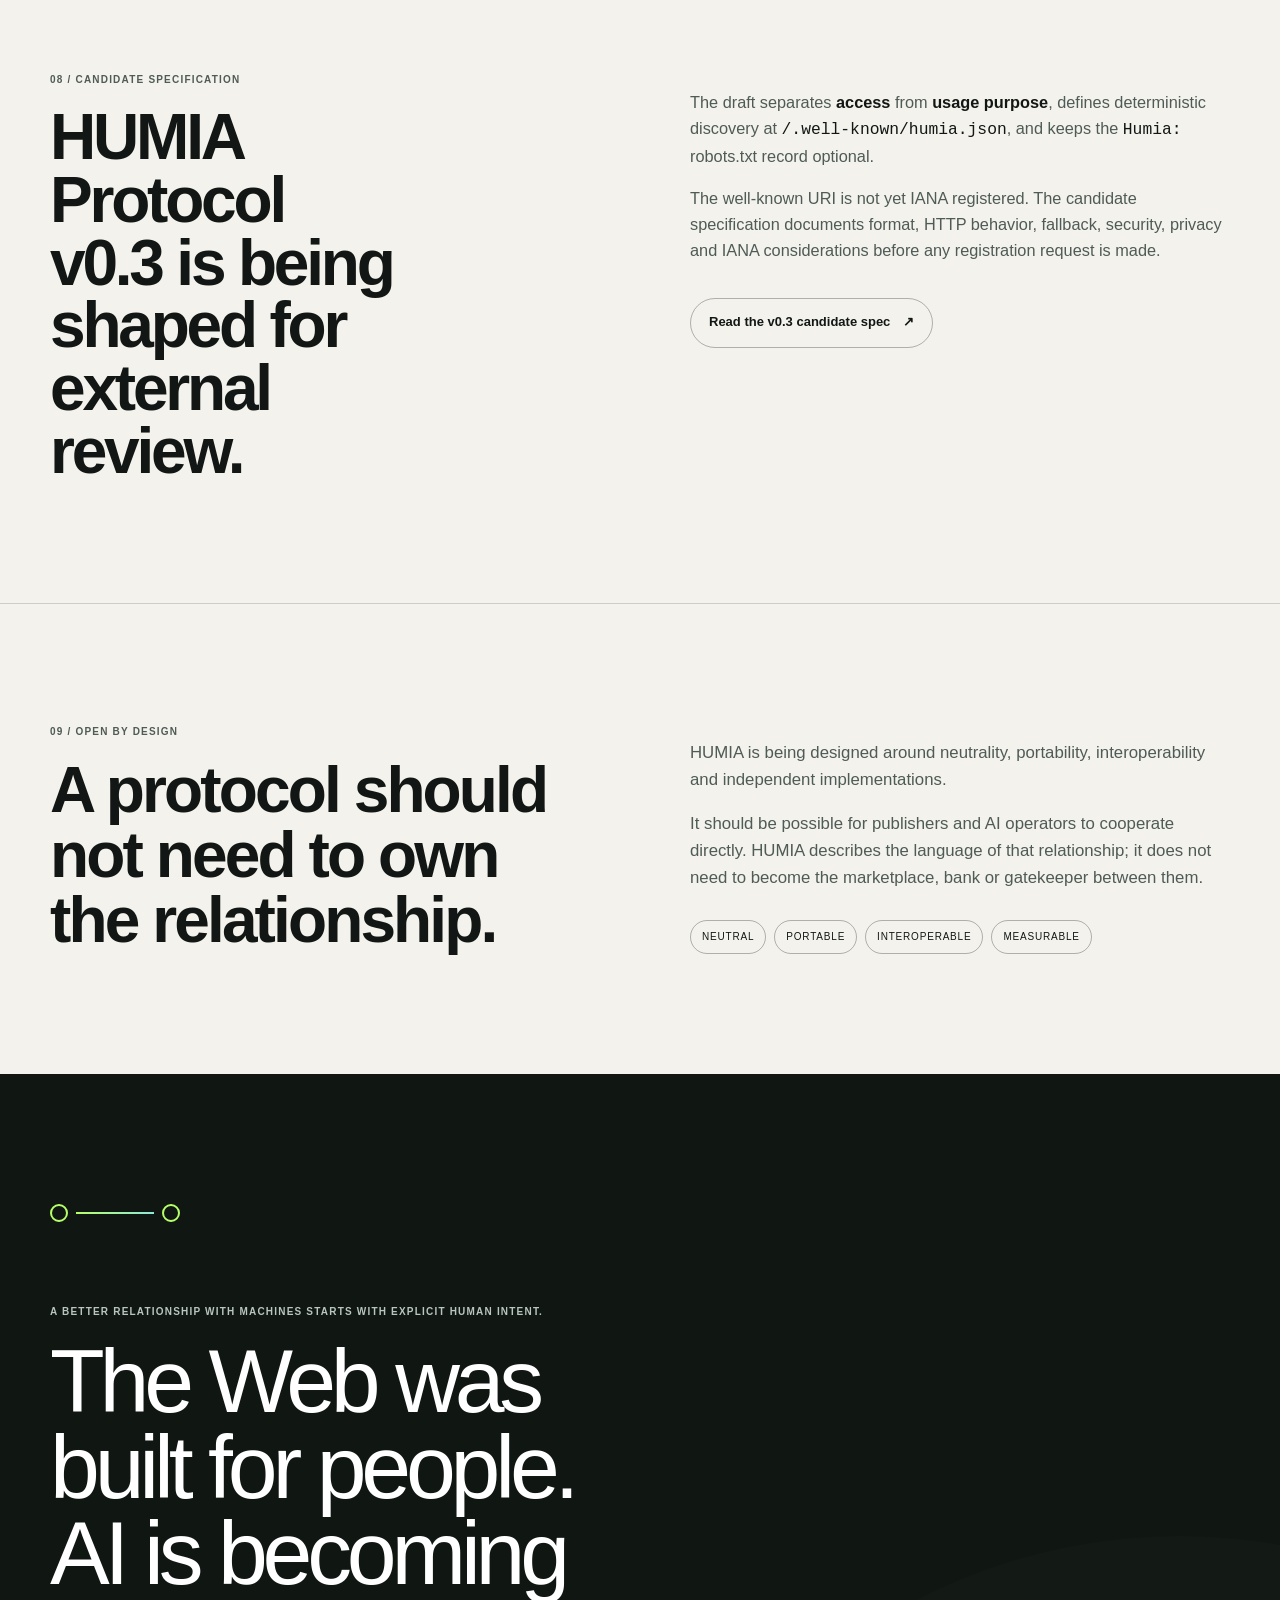
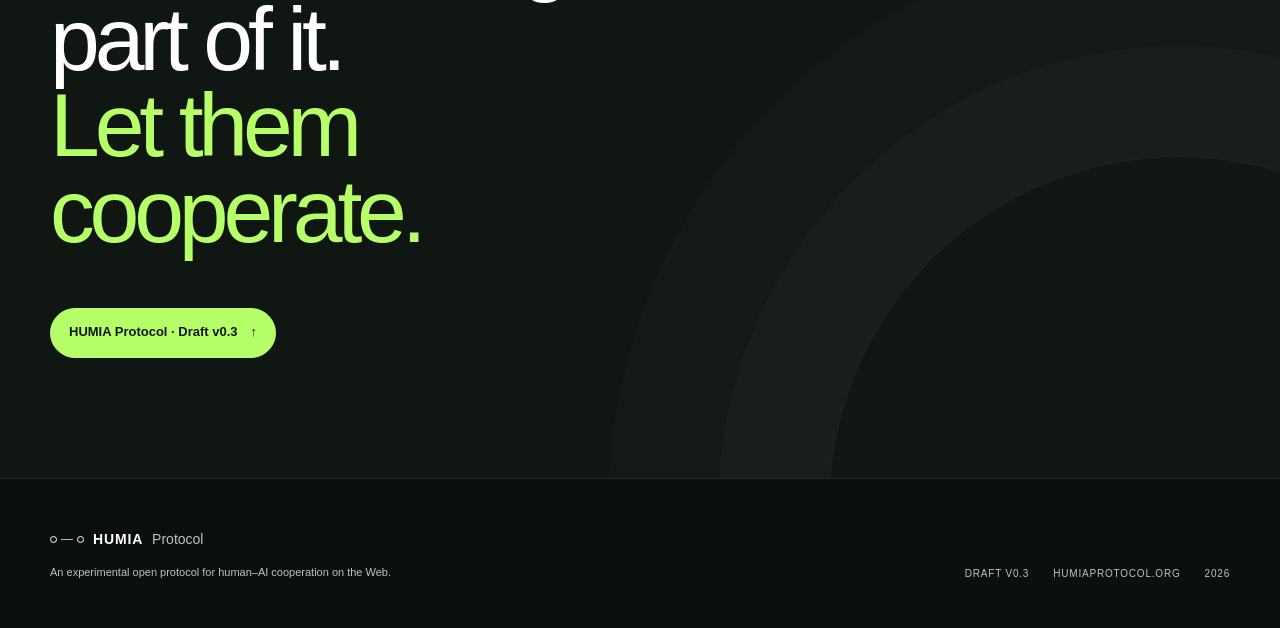
==== commit c35bfc6e: "feat: publish HUMIA AIPREF interoperability pilot" ====
--- a/site/index.html
+++ b/site/index.html
@@ -41,6 +41,7 @@
         <a href="#pillars">Principles</a>
         <a href="#manifest">Manifest</a>
         <a href="implementations/">Implementations</a>
+        <a href="pilot/">Pilot</a>
         <a href="#spec">Spec v0.3</a>
         <a href="validator/">Validate</a>
         <a class="nav-cta" href="#generator">Generate</a>
@@ -113,8 +114,8 @@
           <h2>The Web needs a cooperation layer.</h2>
         </div>
         <div class="section-copy">
-          <p>The Web already has ways to communicate, discover pages and express crawl preferences. AI agents introduce a broader relationship: identity, intended use, attribution, access conditions and measurable reciprocity.</p>
-          <p>HUMIA does not replace <code>robots.txt</code>. It adds a machine-readable layer for richer cooperation.</p>
+          <p>The Web already has established mechanisms for communication and crawling. HUMIA now experiments with a narrower role: reuse REP for crawl behavior, reuse AIPREF for AI content-use preferences, and keep HUMIA focused on origin-level cooperation semantics such as attribution and reciprocity.</p>
+          <p>HUMIA does not replace <code>robots.txt</code>, REP or AIPREF. The current interoperability pilot tests how these mechanisms can coexist on a real website.</p>
         </div>
       </div>
 
@@ -153,9 +154,14 @@
           <span class="stack-note">Where content can be found</span>
         </div>
         <div class="stack-row">
-          <span class="stack-name">robots.txt</span>
-          <span class="stack-role">Crawl preferences</span>
-          <span class="stack-note">Where automated crawlers are invited or discouraged</span>
+          <span class="stack-name">robots.txt / REP</span>
+          <span class="stack-role">Crawl behavior</span>
+          <span class="stack-note">Path-level rules for automated crawlers</span>
+        </div>
+        <div class="stack-row">
+          <span class="stack-name">AIPREF</span>
+          <span class="stack-role">AI content use</span>
+          <span class="stack-note">Preferences such as training and search use</span>
         </div>
         <div class="stack-row stack-row-humia">
           <span class="stack-name">HUMIA</span>
@@ -333,7 +339,7 @@
             <div class="pilot-url"><span></span> hangarrc.com/.well-known/humia.json</div>
             <div class="pilot-data">
               <span><i>protocol</i><b>HUMIA</b></span>
-              <span><i>version</i><b>0.1</b></span>
+              <span><i>version</i><b>0.3</b></span>
               <span><i>status</i><b>draft</b></span>
               <span><i>type</i><b>ecommerce</b></span>
               <span><i>gateway</i><b>false</b></span>
@@ -342,10 +348,11 @@
           </div>
         </div>
         <div class="pilot-copy reveal">
-          <p class="section-index">06 / Early public pilot</p>
-          <h2>Start with the real Web.</h2>
-          <p><strong>HangarRC</strong>, an ecommerce website, is being used as an early public pilot for HUMIA discovery and policy declaration.</p>
-          <p>Its current draft policy distinguishes public catalog content from private areas, requests attribution and declares measurable reciprocal access as a principle.</p>
+          <p class="section-index">06 / Live interoperability pilot</p>
+          <h2>Test on the real Web.</h2>
+          <p><strong>HangarRC</strong> and <strong>humiaprotocol.org</strong> now publish HUMIA v0.3 together with an experimental AIPREF <code>Content-Usage</code> preference.</p>
+          <p>Both origins currently publish <code>train-ai=n, search=y</code>, and the experimental live checker confirms that those AIPREF preferences are semantically consistent with their HUMIA v0.3 policies.</p>
+          <p><a href="pilot/">Run the interoperability pilot →</a></p>
           <div class="truth-box">
             <strong>No adoption claim.</strong>
             <p>The presence of a HUMIA manifest does not imply that any AI company or crawler currently reads, supports or honors HUMIA.</p>
@@ -379,7 +386,7 @@
               <span class="install-guide-step">1</span>
               <div>
                 <strong>Open your website's <code>robots.txt</code></strong>
-                <p>This is the text file visible at <code>https://your-site.com/robots.txt</code>. If it already exists, keep everything in it and paste the HUMIA lines at the end. If it does not exist, create a plain text file named <code>robots.txt</code> in the public root of your website.</p>
+                <p>This is the text file visible at <code>https://your-site.com/robots.txt</code>. If it already exists, preserve every existing rule. Merge the generated <code>Content-Usage</code> preference into the intended robots group and add the experimental <code>Humia:</code> discovery line without deleting site-specific directives.</p>
                 <p class="install-guide-example"><span>Typical FTP location</span><code>/www/robots.txt</code></p>
               </div>
             </article>
@@ -494,7 +501,7 @@
             <div class="output-empty" data-output-empty>
               <span class="output-mark" aria-hidden="true"><span></span><i></i><span></span></span>
               <strong>Your install package appears here.</strong>
-              <p>Enter your domain, choose your policy and generate. HUMIA will create a robots.txt discovery snippet and a <code>humia.json</code> file.</p>
+              <p>Enter your domain, choose your policy and generate. HUMIA will create an experimental AIPREF + HUMIA robots.txt snippet and a <code>humia.json</code> file.</p>
             </div>
 
             <div class="output-results" data-output-results hidden>
@@ -506,7 +513,7 @@
                   </div>
                   <button type="button" class="output-action" data-copy-robots>Copy</button>
                 </div>
-                <p class="output-help"><strong>Where?</strong> Open the file served at <code>your-site.com/robots.txt</code> and paste these lines at the end. Keep all existing Allow / Disallow rules.</p>
+                <p class="output-help"><strong>Where?</strong> Review your existing <code>robots.txt</code>. Merge <code>Content-Usage</code> into the intended robots group (commonly <code>User-agent: *</code> for a site-wide pilot), preserve all existing rules, and add the <code>Humia:</code> discovery line.</p>
                 <pre><code data-robots-output></code></pre>
               </div>
 
